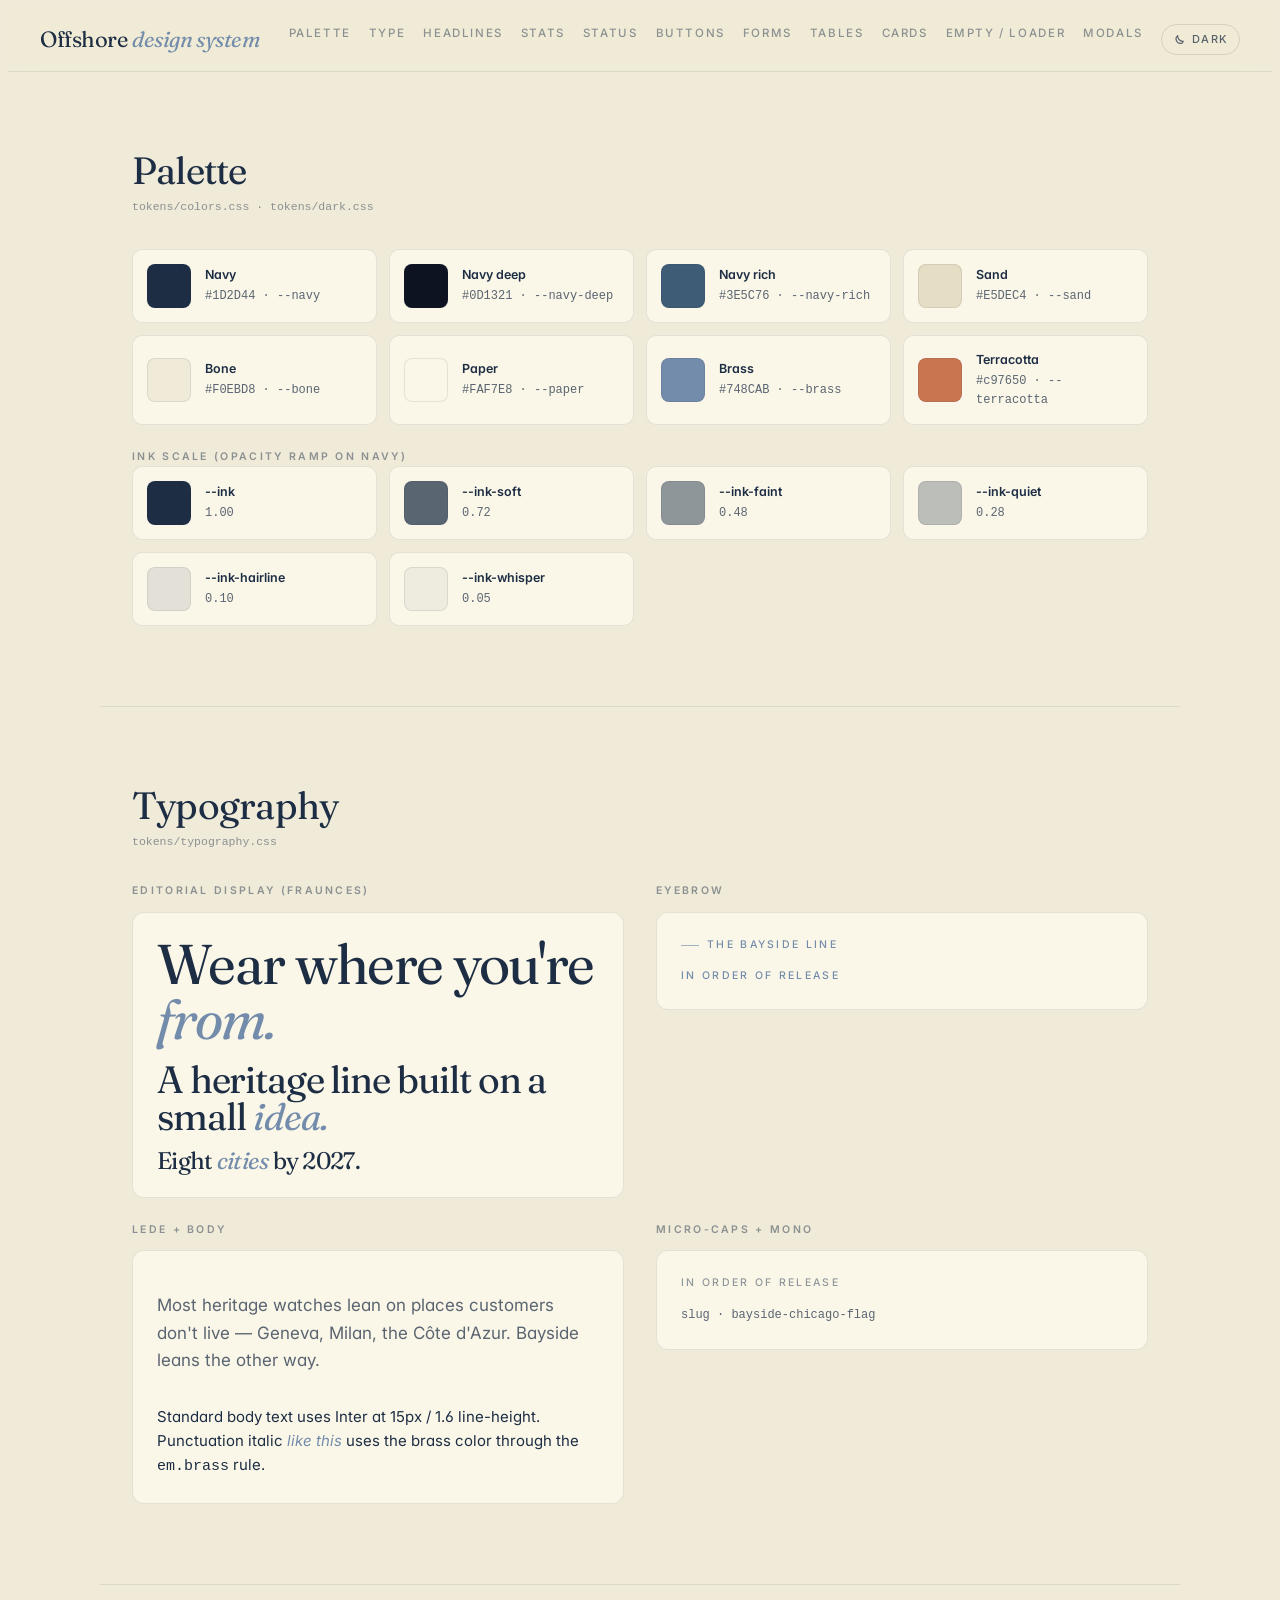
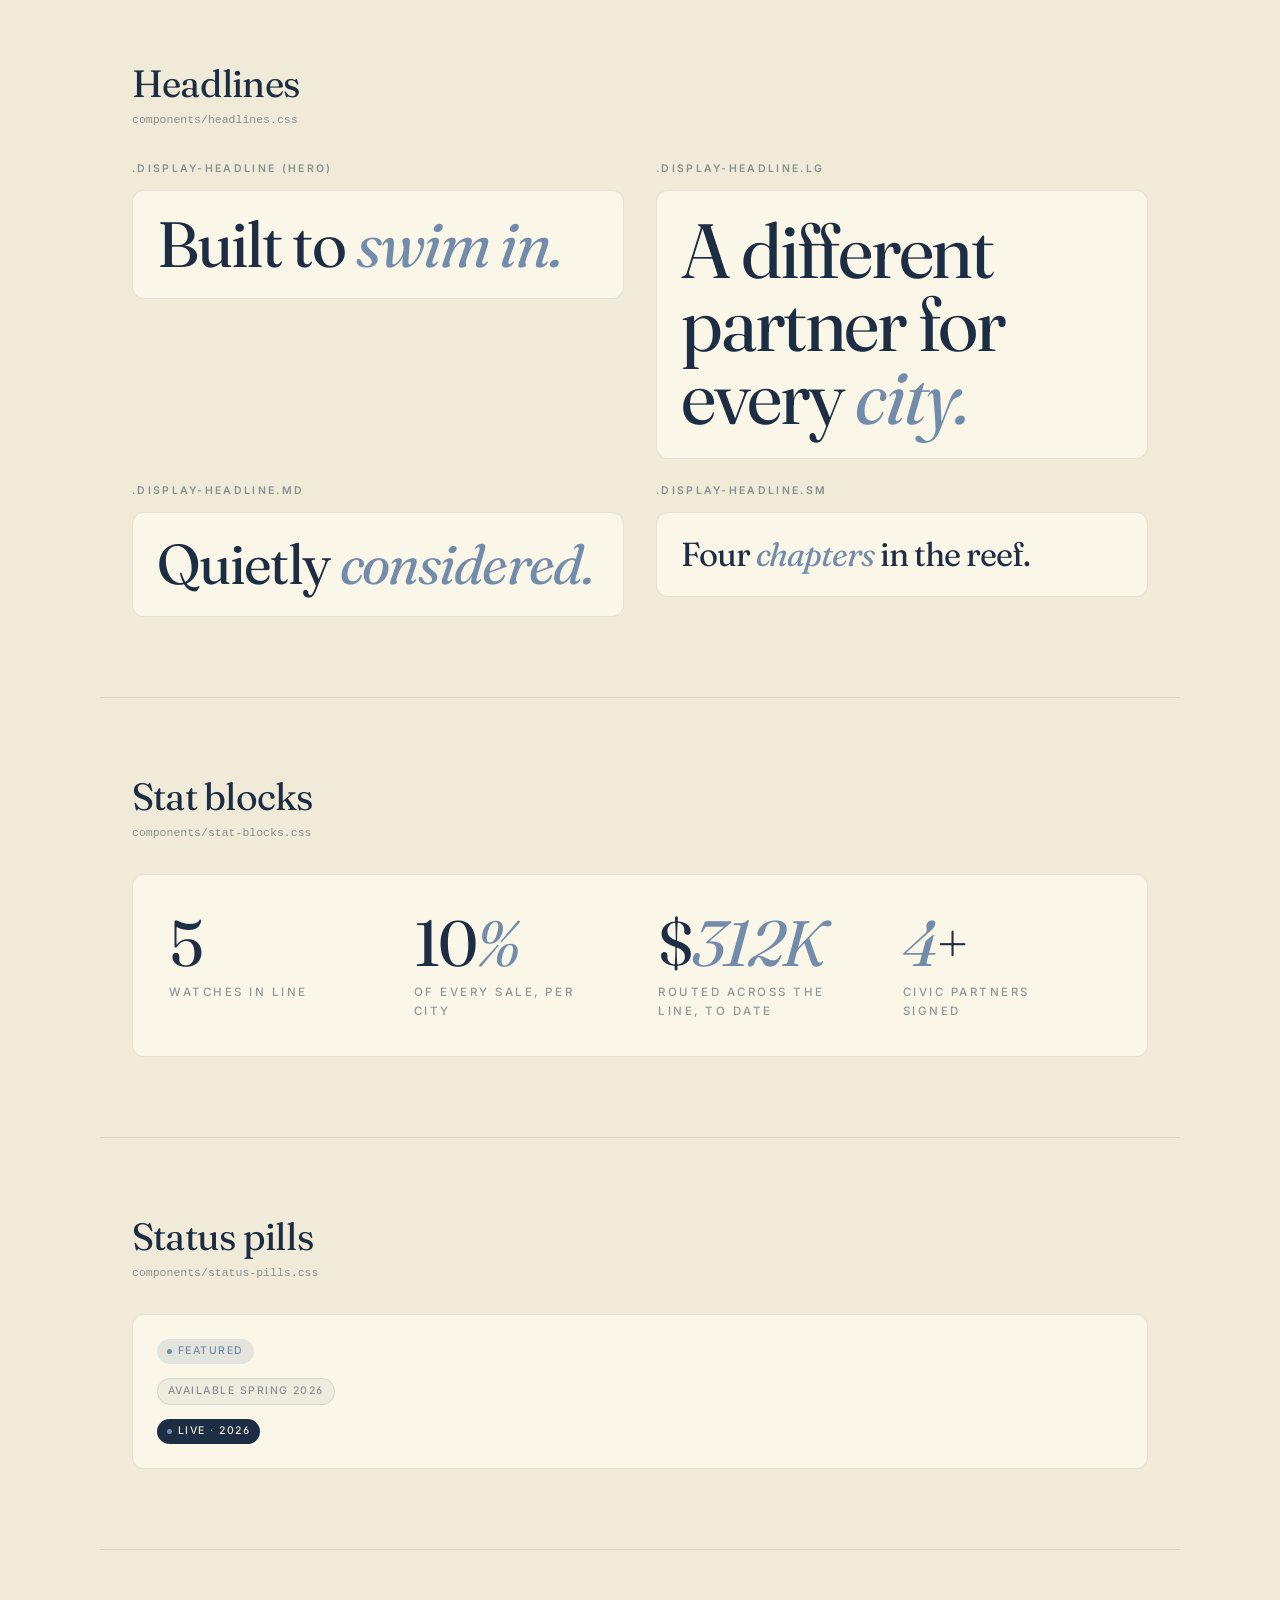
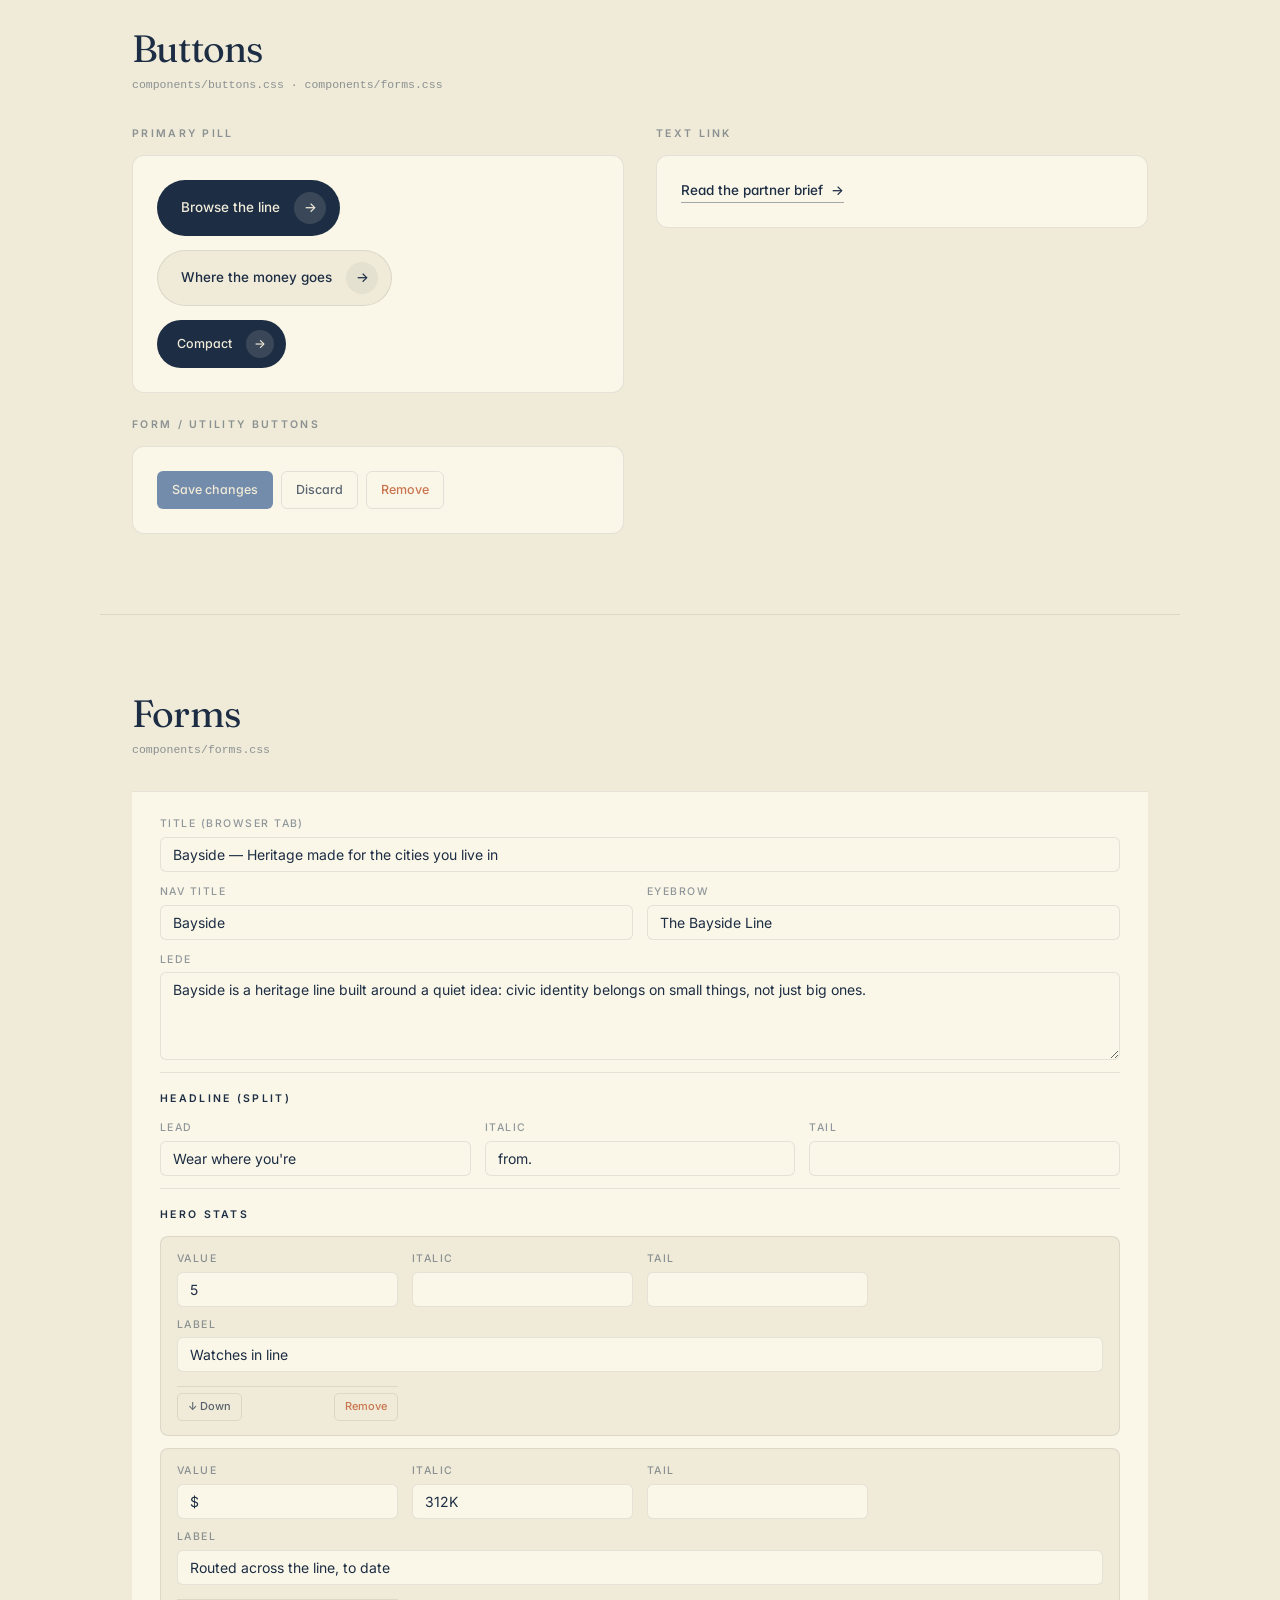
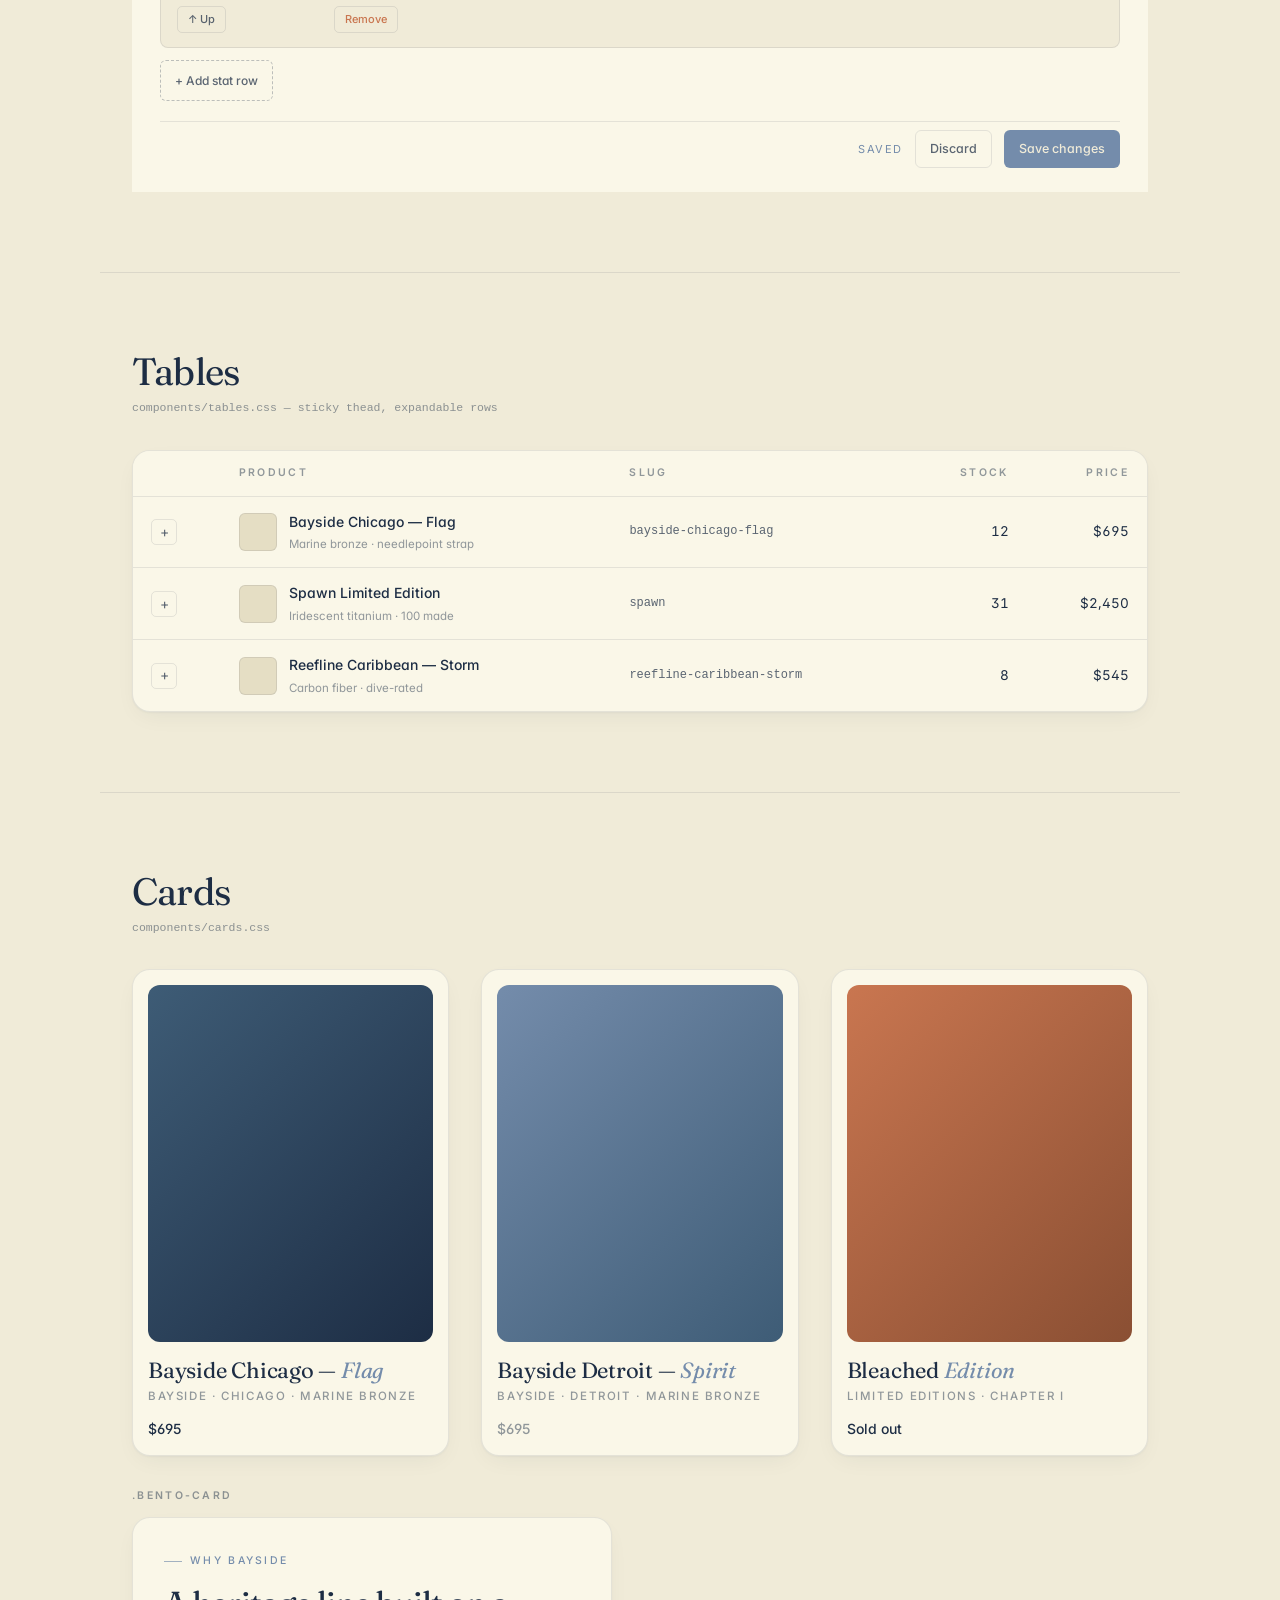
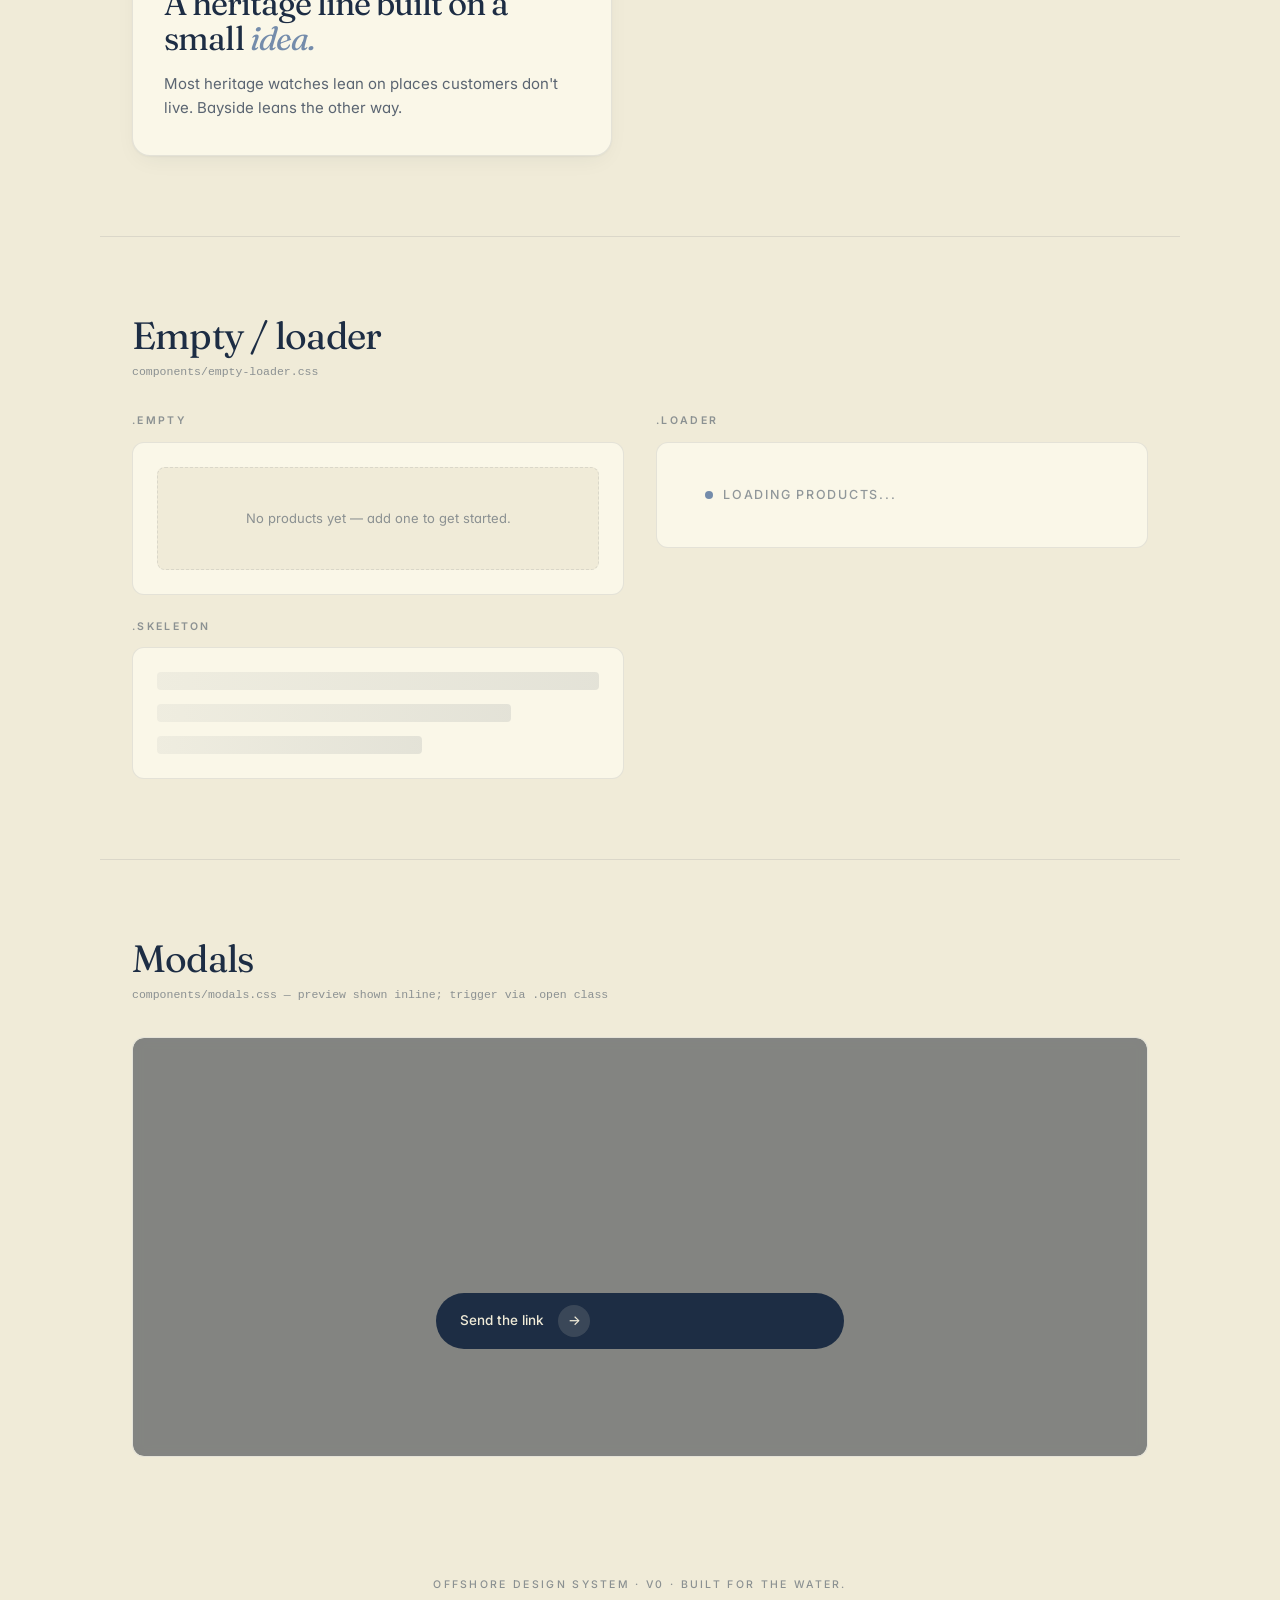
==== preview/index.html @ b243be9e "chore: initial commit — Offshore Design System v0 Tokens (colors / dark / typography / spacing), 10 " ====
<!DOCTYPE html>
<html lang="en">
<head>
<meta charset="UTF-8">
<meta name="viewport" content="width=device-width, initial-scale=1.0">
<meta name="theme-color" content="#1D2D44">
<title>Offshore Design System — Preview</title>

<!-- Theme toggle (sets data-theme before paint) -->
<script src="../js/theme.js"></script>

<!-- Fonts -->
<link rel="preconnect" href="https://fonts.googleapis.com">
<link rel="preconnect" href="https://fonts.gstatic.com" crossorigin>
<link href="https://fonts.googleapis.com/css2?family=Fraunces:ital,opsz,wght@0,9..144,300;0,9..144,400;0,9..144,500;0,9..144,600;1,9..144,300;1,9..144,400&family=Inter:wght@300;400;500;600&display=swap" rel="stylesheet">

<!-- Tokens -->
<link rel="stylesheet" href="../tokens/colors.css">
<link rel="stylesheet" href="../tokens/typography.css">
<link rel="stylesheet" href="../tokens/spacing.css">

<!-- Components -->
<link rel="stylesheet" href="../components/buttons.css">
<link rel="stylesheet" href="../components/forms.css">
<link rel="stylesheet" href="../components/tables.css">
<link rel="stylesheet" href="../components/cards.css">
<link rel="stylesheet" href="../components/headlines.css">
<link rel="stylesheet" href="../components/status-pills.css">
<link rel="stylesheet" href="../components/stat-blocks.css">
<link rel="stylesheet" href="../components/modals.css">
<link rel="stylesheet" href="../components/empty-loader.css">
<link rel="stylesheet" href="../components/nav.css">

<style>
  /* Preview-page-only chrome — not part of the design system */
  body { background: var(--bone); color: var(--ink); }

  .preview-header {
    position: sticky;
    top: 0;
    z-index: 50;
    background: rgba(240, 235, 216, 0.85);
    -webkit-backdrop-filter: saturate(140%) blur(16px);
    backdrop-filter: saturate(140%) blur(16px);
    border-bottom: 1px solid var(--ink-hairline);
    padding: 14px 32px;
    display: flex;
    align-items: center;
    justify-content: space-between;
    gap: 24px;
  }
  .preview-brand {
    font-family: var(--serif);
    font-size: 22px;
    font-weight: 400;
    letter-spacing: -0.02em;
    color: var(--navy);
  }
  .preview-brand em {
    font-style: italic;
    color: var(--brass);
  }
  .preview-toc {
    display: flex;
    gap: 18px;
    list-style: none;
    margin: 0; padding: 0;
    font-family: var(--sans);
    font-size: 11.5px;
    font-weight: 500;
    text-transform: uppercase;
    letter-spacing: var(--caps-tight);
  }
  .preview-toc a {
    color: var(--ink-faint);
    transition: color 160ms var(--ease-button);
  }
  .preview-toc a:hover { color: var(--ink); }

  .section-block {
    max-width: 1080px;
    margin: 0 auto;
    padding: 80px 32px;
    border-bottom: 1px solid var(--ink-hairline);
  }
  .section-block:last-of-type { border-bottom: none; }

  .section-block h2 {
    font-family: var(--serif);
    font-weight: 400;
    font-size: 38px;
    letter-spacing: -0.02em;
    line-height: 1;
    margin: 0 0 8px;
    color: var(--navy);
  }
  .section-block h2 em { font-style: italic; color: var(--brass); }
  .section-block .section-meta {
    font-family: var(--mono);
    font-size: 11.5px;
    color: var(--ink-faint);
    margin-bottom: 32px;
  }

  .demo-grid {
    display: grid;
    grid-template-columns: repeat(auto-fit, minmax(320px, 1fr));
    gap: 24px 32px;
  }
  .demo {
    display: flex;
    flex-direction: column;
    gap: 12px;
  }
  .demo-label {
    font-family: var(--sans);
    font-size: 10.5px;
    font-weight: 600;
    text-transform: uppercase;
    letter-spacing: var(--caps-track);
    color: var(--ink-faint);
  }
  .demo-stage {
    padding: 24px;
    background: var(--paper);
    border-radius: 12px;
    border: 1px solid var(--ink-hairline);
    display: flex;
    flex-direction: column;
    gap: 14px;
    align-items: flex-start;
  }
  .demo-stage.center { align-items: center; justify-content: center; }
  .demo-stage.dark   { background: var(--navy-deep); color: var(--bone); }

  /* Color swatch */
  .swatch {
    display: flex;
    align-items: center;
    gap: 14px;
    padding: 14px;
    background: var(--paper);
    border: 1px solid var(--ink-hairline);
    border-radius: 10px;
  }
  .swatch-chip {
    width: 44px; height: 44px;
    border-radius: 8px;
    flex-shrink: 0;
    border: 1px solid var(--ink-hairline);
  }
  .swatch-meta {
    display: flex; flex-direction: column; gap: 2px;
    font-family: var(--mono);
    font-size: 12px;
    color: var(--ink-soft);
  }
  .swatch-meta strong {
    font-family: var(--sans);
    font-size: 12.5px;
    font-weight: 600;
    color: var(--ink);
    text-transform: none;
    letter-spacing: 0;
  }

  .palette-grid {
    display: grid;
    grid-template-columns: repeat(auto-fit, minmax(220px, 1fr));
    gap: 12px;
  }
</style>
</head>
<body>

<header class="preview-header">
  <div class="preview-brand">Offshore <em>design system</em></div>
  <ul class="preview-toc" data-theme-toggle-target>
    <li><a href="#palette">Palette</a></li>
    <li><a href="#typography">Type</a></li>
    <li><a href="#headlines">Headlines</a></li>
    <li><a href="#stats">Stats</a></li>
    <li><a href="#status">Status</a></li>
    <li><a href="#buttons">Buttons</a></li>
    <li><a href="#forms">Forms</a></li>
    <li><a href="#tables">Tables</a></li>
    <li><a href="#cards">Cards</a></li>
    <li><a href="#empty">Empty / loader</a></li>
    <li><a href="#modals">Modals</a></li>
  </ul>
</header>

<!-- ============================================================== -->
<section class="section-block" id="palette">
  <h2>Palette</h2>
  <div class="section-meta">tokens/colors.css · tokens/dark.css</div>

  <div class="palette-grid" style="margin-bottom: 24px;">
    <div class="swatch"><div class="swatch-chip" style="background:#1D2D44;"></div><div class="swatch-meta"><strong>Navy</strong>#1D2D44 · --navy</div></div>
    <div class="swatch"><div class="swatch-chip" style="background:#0D1321;"></div><div class="swatch-meta"><strong>Navy deep</strong>#0D1321 · --navy-deep</div></div>
    <div class="swatch"><div class="swatch-chip" style="background:#3E5C76;"></div><div class="swatch-meta"><strong>Navy rich</strong>#3E5C76 · --navy-rich</div></div>
    <div class="swatch"><div class="swatch-chip" style="background:#E5DEC4;"></div><div class="swatch-meta"><strong>Sand</strong>#E5DEC4 · --sand</div></div>
    <div class="swatch"><div class="swatch-chip" style="background:#F0EBD8;"></div><div class="swatch-meta"><strong>Bone</strong>#F0EBD8 · --bone</div></div>
    <div class="swatch"><div class="swatch-chip" style="background:#FAF7E8;"></div><div class="swatch-meta"><strong>Paper</strong>#FAF7E8 · --paper</div></div>
    <div class="swatch"><div class="swatch-chip" style="background:#748CAB;"></div><div class="swatch-meta"><strong>Brass</strong>#748CAB · --brass</div></div>
    <div class="swatch"><div class="swatch-chip" style="background:#c97650;"></div><div class="swatch-meta"><strong>Terracotta</strong>#c97650 · --terracotta</div></div>
  </div>

  <div class="demo-label">Ink scale (opacity ramp on navy)</div>
  <div class="palette-grid">
    <div class="swatch"><div class="swatch-chip" style="background:rgba(29,45,68,1);"></div><div class="swatch-meta"><strong>--ink</strong>1.00</div></div>
    <div class="swatch"><div class="swatch-chip" style="background:rgba(29,45,68,0.72);"></div><div class="swatch-meta"><strong>--ink-soft</strong>0.72</div></div>
    <div class="swatch"><div class="swatch-chip" style="background:rgba(29,45,68,0.48);"></div><div class="swatch-meta"><strong>--ink-faint</strong>0.48</div></div>
    <div class="swatch"><div class="swatch-chip" style="background:rgba(29,45,68,0.28);"></div><div class="swatch-meta"><strong>--ink-quiet</strong>0.28</div></div>
    <div class="swatch"><div class="swatch-chip" style="background:rgba(29,45,68,0.10);"></div><div class="swatch-meta"><strong>--ink-hairline</strong>0.10</div></div>
    <div class="swatch"><div class="swatch-chip" style="background:rgba(29,45,68,0.05);"></div><div class="swatch-meta"><strong>--ink-whisper</strong>0.05</div></div>
  </div>
</section>

<!-- ============================================================== -->
<section class="section-block" id="typography">
  <h2>Typography</h2>
  <div class="section-meta">tokens/typography.css</div>

  <div class="demo-grid">
    <div class="demo">
      <div class="demo-label">Editorial display (Fraunces)</div>
      <div class="demo-stage">
        <div class="display-serif" style="font-size: 56px;">Wear where you're <em class="brass">from.</em></div>
        <div class="display-serif" style="font-size: 38px;">A heritage line built on a small <em class="brass">idea.</em></div>
        <div class="display-serif" style="font-size: 24px;">Eight <em class="brass">cities</em> by 2027.</div>
      </div>
    </div>

    <div class="demo">
      <div class="demo-label">Eyebrow</div>
      <div class="demo-stage">
        <div class="eyebrow">The Bayside Line</div>
        <div class="eyebrow no-rule">In order of release</div>
      </div>
    </div>

    <div class="demo">
      <div class="demo-label">Lede + body</div>
      <div class="demo-stage">
        <p class="lede">Most heritage watches lean on places customers don't live — Geneva, Milan, the Côte d'Azur. Bayside leans the other way.</p>
        <p style="margin: 0; max-width: 50ch;">Standard body text uses Inter at 15px / 1.6 line-height. Punctuation italic <em class="brass">like this</em> uses the brass color through the <code>em.brass</code> rule.</p>
      </div>
    </div>

    <div class="demo">
      <div class="demo-label">Micro-caps + mono</div>
      <div class="demo-stage">
        <div class="micro-caps">In order of release</div>
        <div class="mono">slug · bayside-chicago-flag</div>
      </div>
    </div>
  </div>
</section>

<!-- ============================================================== -->
<section class="section-block" id="headlines">
  <h2>Headlines</h2>
  <div class="section-meta">components/headlines.css</div>

  <div class="demo-grid">
    <div class="demo">
      <div class="demo-label">.display-headline (hero)</div>
      <div class="demo-stage">
        <div class="display-headline" style="font-size: 64px;">Built to <em>swim in.</em></div>
      </div>
    </div>
    <div class="demo">
      <div class="demo-label">.display-headline.lg</div>
      <div class="demo-stage">
        <div class="display-headline lg">A different partner for every <em>city.</em></div>
      </div>
    </div>
    <div class="demo">
      <div class="demo-label">.display-headline.md</div>
      <div class="demo-stage">
        <div class="display-headline md">Quietly <em>considered.</em></div>
      </div>
    </div>
    <div class="demo">
      <div class="demo-label">.display-headline.sm</div>
      <div class="demo-stage">
        <div class="display-headline sm">Four <em>chapters</em> in the reef.</div>
      </div>
    </div>
  </div>
</section>

<!-- ============================================================== -->
<section class="section-block" id="stats">
  <h2>Stat blocks</h2>
  <div class="section-meta">components/stat-blocks.css</div>

  <div class="demo-stage" style="padding: 36px;">
    <div class="stats-grid" style="width: 100%;">
      <div class="stat">
        <div class="stat-value">5</div>
        <div class="stat-label">Watches in line</div>
      </div>
      <div class="stat">
        <div class="stat-value">10<em>%</em></div>
        <div class="stat-label">Of every sale, per city</div>
      </div>
      <div class="stat">
        <div class="stat-value">$<em>312K</em></div>
        <div class="stat-label">Routed across the line, to date</div>
      </div>
      <div class="stat">
        <div class="stat-value"><em>4</em>+</div>
        <div class="stat-label">Civic partners signed</div>
      </div>
    </div>
  </div>
</section>

<!-- ============================================================== -->
<section class="section-block" id="status">
  <h2>Status pills</h2>
  <div class="section-meta">components/status-pills.css</div>

  <div class="demo-stage">
    <span class="status featured">Featured</span>
    <span class="status upcoming">Available Spring 2026</span>
    <span class="status live">Live · 2026</span>
  </div>
</section>

<!-- ============================================================== -->
<section class="section-block" id="buttons">
  <h2>Buttons</h2>
  <div class="section-meta">components/buttons.css · components/forms.css</div>

  <div class="demo-grid">
    <div class="demo">
      <div class="demo-label">Primary pill</div>
      <div class="demo-stage">
        <button class="btn">Browse the line <span class="btn-icon">→</span></button>
        <button class="btn alt">Where the money goes <span class="btn-icon">→</span></button>
        <button class="btn compact">Compact <span class="btn-icon">→</span></button>
      </div>
    </div>

    <div class="demo">
      <div class="demo-label">Text link</div>
      <div class="demo-stage">
        <a class="text-link" href="#">Read the partner brief <span class="arrow">→</span></a>
      </div>
    </div>

    <div class="demo">
      <div class="demo-label">Form / utility buttons</div>
      <div class="demo-stage">
        <div style="display:flex; gap:8px; flex-wrap:wrap;">
          <button class="btn brass">Save changes</button>
          <button class="btn ghost">Discard</button>
          <button class="btn danger">Remove</button>
        </div>
      </div>
    </div>
  </div>
</section>

<!-- ============================================================== -->
<section class="section-block" id="forms">
  <h2>Forms</h2>
  <div class="section-meta">components/forms.css</div>

  <form class="edit-form" onsubmit="event.preventDefault();">
    <label class="full">Title (browser tab)
      <input type="text" value="Bayside — Heritage made for the cities you live in">
    </label>
    <label>Nav title
      <input type="text" value="Bayside">
    </label>
    <label>Eyebrow
      <input type="text" value="The Bayside Line">
    </label>
    <label class="full">Lede
      <textarea>Bayside is a heritage line built around a quiet idea: civic identity belongs on small things, not just big ones.</textarea>
    </label>

    <div class="group">
      <div class="group-label">Headline (split)</div>
      <div class="row">
        <label>Lead<input type="text" value="Wear where you're"></label>
        <label>Italic<input type="text" value="from."></label>
        <label>Tail<input type="text" value=""></label>
      </div>
    </div>

    <div class="group">
      <div class="group-label">Hero stats</div>
      <div class="specs-list">
        <div class="variant-row">
          <div class="variant-row-fields">
            <label>Value<input type="text" value="5"></label>
            <label>Italic<input type="text" value=""></label>
            <label>Tail<input type="text" value=""></label>
            <label class="full">Label<input type="text" value="Watches in line"></label>
            <div class="variant-row-actions">
              <div class="move-row">
                <button type="button">↓ Down</button>
              </div>
              <button type="button" class="danger">Remove</button>
            </div>
          </div>
        </div>
        <div class="variant-row">
          <div class="variant-row-fields">
            <label>Value<input type="text" value="$"></label>
            <label>Italic<input type="text" value="312K"></label>
            <label>Tail<input type="text" value=""></label>
            <label class="full">Label<input type="text" value="Routed across the line, to date"></label>
            <div class="variant-row-actions">
              <div class="move-row">
                <button type="button">↑ Up</button>
              </div>
              <button type="button" class="danger">Remove</button>
            </div>
          </div>
        </div>
      </div>
      <div style="margin-top: 12px;">
        <button type="button" class="variant-add-btn">+ Add stat row</button>
      </div>
    </div>

    <div class="edit-actions">
      <span class="edit-saved show">saved</span>
      <button type="button" class="btn ghost">Discard</button>
      <button type="submit" class="btn brass">Save changes</button>
    </div>
  </form>
</section>

<!-- ============================================================== -->
<section class="section-block" id="tables">
  <h2>Tables</h2>
  <div class="section-meta">components/tables.css — sticky thead, expandable rows</div>

  <div class="panel">
    <table>
      <thead>
        <tr>
          <th></th>
          <th>Product</th>
          <th>Slug</th>
          <th class="num">Stock</th>
          <th class="num">Price</th>
        </tr>
      </thead>
      <tbody>
        <tr class="product-row">
          <td><button class="row-toggle">+</button></td>
          <td>
            <div class="product-summary">
              <span class="product-thumb"></span>
              <div>
                <div class="product-name">Bayside Chicago — Flag</div>
                <div class="product-meta">Marine bronze · needlepoint strap</div>
              </div>
            </div>
          </td>
          <td class="mono">bayside-chicago-flag</td>
          <td class="num">12</td>
          <td class="num">$695</td>
        </tr>
        <tr class="product-row">
          <td><button class="row-toggle">+</button></td>
          <td>
            <div class="product-summary">
              <span class="product-thumb"></span>
              <div>
                <div class="product-name">Spawn Limited Edition</div>
                <div class="product-meta">Iridescent titanium · 100 made</div>
              </div>
            </div>
          </td>
          <td class="mono">spawn</td>
          <td class="num">31</td>
          <td class="num">$2,450</td>
        </tr>
        <tr class="product-row">
          <td><button class="row-toggle">+</button></td>
          <td>
            <div class="product-summary">
              <span class="product-thumb"></span>
              <div>
                <div class="product-name">Reefline Caribbean — Storm</div>
                <div class="product-meta">Carbon fiber · dive-rated</div>
              </div>
            </div>
          </td>
          <td class="mono">reefline-caribbean-storm</td>
          <td class="num">8</td>
          <td class="num">$545</td>
        </tr>
      </tbody>
    </table>
  </div>
</section>

<!-- ============================================================== -->
<section class="section-block" id="cards">
  <h2>Cards</h2>
  <div class="section-meta">components/cards.css</div>

  <div class="demo-grid" style="grid-template-columns: repeat(auto-fit, minmax(260px, 1fr));">
    <div class="card">
      <div class="card-image" style="background: linear-gradient(135deg, #3E5C76, #1D2D44);"></div>
      <h3 class="card-name">Bayside Chicago — <em>Flag</em></h3>
      <div class="card-meta">Bayside · Chicago · Marine bronze</div>
      <div class="card-price">$695</div>
    </div>
    <div class="card">
      <div class="card-image dimmed" style="background: linear-gradient(135deg, #748CAB, #3E5C76);"></div>
      <h3 class="card-name">Bayside Detroit — <em>Spirit</em></h3>
      <div class="card-meta">Bayside · Detroit · Marine bronze</div>
      <div class="card-price dimmed">$695</div>
    </div>
    <div class="card">
      <div class="card-image" style="background: linear-gradient(135deg, #c97650, #8a4f33);"></div>
      <h3 class="card-name">Bleached <em>Edition</em></h3>
      <div class="card-meta">Limited Editions · Chapter I</div>
      <div class="card-price">Sold out</div>
    </div>
  </div>

  <div style="margin-top: 32px;">
    <div class="demo-label" style="margin-bottom: 12px;">.bento-card</div>
    <div class="bento-card" style="max-width: 480px;">
      <div class="eyebrow">Why Bayside</div>
      <div class="display-headline sm">A heritage line built on a small <em>idea.</em></div>
      <p style="margin: 0; color: var(--ink-soft);">Most heritage watches lean on places customers don't live. Bayside leans the other way.</p>
    </div>
  </div>
</section>

<!-- ============================================================== -->
<section class="section-block" id="empty">
  <h2>Empty / loader</h2>
  <div class="section-meta">components/empty-loader.css</div>

  <div class="demo-grid">
    <div class="demo">
      <div class="demo-label">.empty</div>
      <div class="demo-stage">
        <div class="empty" style="width: 100%;">No products yet — add one to get started.</div>
      </div>
    </div>
    <div class="demo">
      <div class="demo-label">.loader</div>
      <div class="demo-stage">
        <div class="loader"><span class="loader-dot"></span> Loading products...</div>
      </div>
    </div>
    <div class="demo">
      <div class="demo-label">.skeleton</div>
      <div class="demo-stage">
        <div class="skeleton" style="width: 100%; height: 18px; border-radius: 4px;"></div>
        <div class="skeleton" style="width: 80%; height: 18px; border-radius: 4px;"></div>
        <div class="skeleton" style="width: 60%; height: 18px; border-radius: 4px;"></div>
      </div>
    </div>
  </div>
</section>

<!-- ============================================================== -->
<section class="section-block" id="modals">
  <h2>Modals</h2>
  <div class="section-meta">components/modals.css — preview shown inline; trigger via .open class</div>

  <div style="position: relative; height: 420px; border-radius: 12px; overflow: hidden; border: 1px solid var(--ink-hairline); background: var(--paper);">
    <div class="modal-scrim open" style="position: absolute;">
      <div class="modal" style="transform: translateY(0); opacity: 1;">
        <button class="modal-close" aria-label="Close">×</button>
        <h2 class="modal-title">Sign <em>in.</em></h2>
        <p class="modal-body">We'll email you a magic link. No password to remember.</p>
        <form class="modal-form" onsubmit="event.preventDefault();">
          <input type="email" placeholder="you@offshore.co">
          <button type="submit" class="btn">Send the link <span class="btn-icon">→</span></button>
        </form>
      </div>
    </div>
  </div>
</section>

<footer class="section-block" style="padding: 40px 32px; border-bottom: none;">
  <div class="micro-caps" style="text-align: center;">Offshore Design System · v0 · Built for the water.</div>
</footer>

</body>
</html>
---- tokens/colors.css ----
/* =============================================================================
   Offshore Design System — Color Tokens (Deep Sea palette)
   -----------------------------------------------------------------------------
   Six surface colors + one accent + one warm.

   The palette is built around a hierarchy of warm cream surfaces against deep
   navy ink. Brass (a desaturated light blue) is the only accent — used for
   italic punctuation, eyebrows, and small details. Terracotta is a warm
   second accent used sparingly for cause-aligned moments.

   --bone is the primary background. --paper is a slightly warmer secondary
   surface for cards and lifted regions. --sand is a warmer still tertiary
   for sections that need to step away from --bone without going dark.

   --navy is primary ink. --navy-deep is reserved for the darkest surfaces
   (dark mode also keeps it at the same hex — its character is "deep" in
   both modes). --navy-rich is intermediate ink, used for hovers / selected
   states / compact UI on light surfaces.

   The ink scale (--ink, --ink-soft, --ink-faint, --ink-quiet, --ink-hairline,
   --ink-whisper) gives a fixed-stop ramp of opacity-on-navy values. Always
   prefer one of these over hardcoding rgba(29,45,68,...).

   Dark-mode flips (in tokens/dark.css):
     --bone → dark navy   (background inverts)
     --navy → cream       (ink inverts)
     --navy-deep stays    (deep sections keep their character)
     --brass / --terracotta unchanged (work on both)
============================================================================= */

:root {
  /* CORE PALETTE */
  --navy:        #1D2D44;
  --navy-deep:   #0D1321;
  --navy-rich:   #3E5C76;

  --sand:        #E5DEC4;
  --bone:        #F0EBD8;
  --paper:       #FAF7E8;

  --brass:       #748CAB;
  --brass-soft:  rgba(116, 140, 171, 0.18);

  --terracotta:  #c97650;

  /* INK SCALE — opacity ramp on navy */
  --ink:           var(--navy);
  --ink-soft:      rgba(29, 45, 68, 0.72);
  --ink-faint:     rgba(29, 45, 68, 0.48);
  --ink-quiet:     rgba(29, 45, 68, 0.28);
  --ink-hairline:  rgba(29, 45, 68, 0.10);
  --ink-whisper:   rgba(29, 45, 68, 0.05);

  /* INVERSE INK SCALE — opacity ramp on bone, used on dark surfaces */
  --bone-soft:      rgba(240, 235, 216, 0.78);
  --bone-faint:     rgba(240, 235, 216, 0.55);
  --bone-hairline:  rgba(240, 235, 216, 0.14);

  /* SHADOWS — soft, ambient, never harsh; use sparingly */
  --shadow-card:        0 1px 2px rgba(29, 45, 68, 0.04),
                        0 8px 24px -8px rgba(29, 45, 68, 0.08);
  --shadow-card-hover:  0 1px 2px rgba(29, 45, 68, 0.06),
                        0 24px 48px -16px rgba(29, 45, 68, 0.16);
  --shadow-float:       0 1px 1px rgba(29, 45, 68, 0.04),
                        0 12px 32px -8px rgba(29, 45, 68, 0.12);
}
---- tokens/typography.css ----
/* =============================================================================
   Offshore Design System — Typography Tokens
   -----------------------------------------------------------------------------
   Two families do all the work:

     --serif (Fraunces) — editorial display. Headlines, statement quotes,
       single italic words used as punctuation. Weight 300 for the largest
       hero displays; 400 for everything else. Italic 400 in --brass is the
       brand's signature design move (see VOICE.md).

     --sans (Inter) — everything functional. Body, eyebrows, labels, button
       text, micro-caps, table cells. Weights 400/500/600.

     --mono (Geist Mono / system fallback) — code, slugs, IDs, technical
       readouts. Use sparingly.

   Font loading: link Fraunces and Inter from Google Fonts in <head>:

     <link rel="preconnect" href="https://fonts.googleapis.com">
     <link rel="preconnect" href="https://fonts.gstatic.com" crossorigin>
     <link rel="stylesheet" href="
       https://fonts.googleapis.com/css2?
       family=Fraunces:ital,opsz,wght@0,9..144,300;0,9..144,400;0,9..144,500;
                                       0,9..144,600;1,9..144,300;1,9..144,400&
       family=Inter:wght@300;400;500;600&
       display=swap">

   (URL line-broken here for reading — must be one line in the actual link.)
============================================================================= */

:root {
  /* FAMILIES */
  --serif: 'Fraunces', 'Iowan Old Style', Georgia, serif;
  --sans:  'Inter', -apple-system, BlinkMacSystemFont, 'Segoe UI', sans-serif;
  --mono:  'Geist Mono', ui-monospace, 'SF Mono', 'Menlo', 'Consolas', monospace;

  /* TRACKING — letter-spacing values used across the system */
  --display-track:  -0.03em;   /* large display serif (negative tracking) */
  --caps-track:     0.22em;    /* uppercase eyebrows + microcaps */
  --caps-tight:     0.14em;    /* uppercase nav + small UI */
}

/* ----- Base body ---------------------------------------------------------- */

body {
  font-family: var(--sans);
  font-size: 15px;
  line-height: 1.6;
  font-weight: 400;
  -webkit-font-smoothing: antialiased;
  -moz-osx-font-smoothing: grayscale;
  text-rendering: optimizeLegibility;
  font-feature-settings: 'ss01', 'cv11';
}

/* ----- Editorial display class — apply to large headlines ----------------- */

.display-serif {
  font-family: var(--serif);
  font-weight: 400;
  letter-spacing: var(--display-track);
  line-height: 0.98;
  font-feature-settings: 'ss01', 'ss02';
}

/* ----- THE SIGNATURE — italic-brass punctuation -------------------------- */
/* Use <em class="brass">word</em> anywhere brass italic is wanted.
   This is the brand's main visual signature. See VOICE.md for usage rules. */

em.brass {
  font-style: italic;
  font-weight: 400;
  color: var(--brass);
}

/* ----- Eyebrow — small caps brass text with a leading rule --------------- */

.eyebrow {
  display: inline-flex;
  align-items: center;
  gap: 8px;
  font-family: var(--sans);
  font-size: 10.5px;
  font-weight: 500;
  text-transform: uppercase;
  letter-spacing: var(--caps-track);
  color: var(--brass);
}
.eyebrow::before {
  content: '';
  width: 18px;
  height: 1px;
  background: currentColor;
  opacity: 0.65;
}
.eyebrow.no-rule::before { display: none; }
.eyebrow.on-dark { color: var(--brass); }

/* ----- Lede — large soft body paragraph used after a headline ------------ */

.lede {
  font-size: 17px;
  line-height: 1.6;
  color: var(--ink-soft);
  max-width: 52ch;
  font-weight: 400;
}

/* ----- Micro-caps — tiny uppercase label, used for meta + counts --------- */

.micro-caps {
  font-family: var(--sans);
  font-size: 10.5px;
  font-weight: 500;
  text-transform: uppercase;
  letter-spacing: var(--caps-track);
  color: var(--ink-faint);
}

/* ----- Mono — slugs, IDs, technical readouts ----------------------------- */

.mono {
  font-family: var(--mono);
  font-size: 12px;
  letter-spacing: 0;
  color: var(--ink-soft);
}
---- tokens/spacing.css ----
/* =============================================================================
   Offshore Design System — Spacing, Radii, Easing
   -----------------------------------------------------------------------------
   Section padding is the primary rhythm device. Consider:

     .section          120px top/bottom padding    — the default
     .section.compact   80px top/bottom padding    — for shorter strips
     .section.tall     160px top/bottom padding    — for hero / impact

   Horizontal padding stays at 32px desktop / 24px tablet / 16px mobile so
   the page breathes consistently regardless of which section type it is.

   Section-inner caps width at 1240px and centers — keeps line lengths
   readable on wide screens.

   Radii: pill (999) for buttons + nav + tags. Card (18) for product cards
   and primary surfaces. Frame (24) for outer hero/image frames. Inner-radius
   variants subtract 6/8 to nest cleanly inside their outer.

   Easing: prefer the strong custom curves over the weak built-ins. The
   default for all UI is --ease-out-strong. Use --ease-button for color
   transitions on hovers, --ease-drawer for slide-out panels, and
   --ease-in-out-strong for major page transitions.
============================================================================= */

:root {
  /* RADII */
  --r-pill:         999px;
  --r-card:         18px;
  --r-card-inner:   calc(18px - 6px);
  --r-frame:        24px;
  --r-frame-inner:  calc(24px - 8px);

  /* CUSTOM EASING — all UI motion should use one of these */
  --ease-out-strong:    cubic-bezier(0.23, 1, 0.32, 1);
  --ease-in-out-strong: cubic-bezier(0.77, 0, 0.175, 1);
  --ease-drawer:        cubic-bezier(0.32, 0.72, 0, 1);
  --ease-button:        cubic-bezier(0.4, 0, 0.2, 1);
}

/* ----- Sections + container ---------------------------------------------- */

.section          { position: relative; padding: 120px 32px; }
.section.compact  { padding: 80px 32px; }
.section.tall     { padding: 160px 32px; }

@media (max-width: 720px) {
  .section          { padding: 80px 16px; }
  .section.compact  { padding: 56px 16px; }
  .section.tall     { padding: 120px 16px; }
}

.section-inner {
  max-width: 1240px;
  margin: 0 auto;
  position: relative;
}

/* ----- Tick rule — section divider with brass dot ------------------------ */

.tick-rule {
  display: flex;
  align-items: center;
  gap: 14px;
  color: var(--ink-faint);
  font-size: 10.5px;
  font-weight: 500;
  text-transform: uppercase;
  letter-spacing: var(--caps-track);
  margin-bottom: 32px;
}
.tick-rule .line {
  flex: 1;
  height: 1px;
  background: var(--ink-hairline);
}
.tick-rule .dot {
  width: 5px; height: 5px;
  background: var(--brass);
  border-radius: 50%;
}

/* ----- Reset basics — opt-in by including this file --------------------- */

* { box-sizing: border-box; }

*:focus-visible {
  outline: 2px solid var(--brass);
  outline-offset: 3px;
  border-radius: 4px;
}

html { scroll-behavior: smooth; }

img { max-width: 100%; display: block; }
a   { color: inherit; text-decoration: none; }
button { font: inherit; cursor: pointer; }
---- components/buttons.css ----
/* =============================================================================
   Component — Buttons
   -----------------------------------------------------------------------------
   Two primary variants:

     .btn              navy on bone (primary)
     .btn.alt          bone on navy hairline (secondary)

   Sizes:
     default           padding: 12px 14px 12px 24px / font-size: 13.5px
     .btn.compact      padding: 10px 12px 10px 20px / font-size: 12.5px

   The "button-in-button" pattern: a circular icon container sits inside the
   pill, with its own background tint. It gives the primary button a small
   architectural detail without adding visual weight. Use:

     <button class="btn">
       Browse the line
       <span class="btn-icon">→</span>
     </button>

   The icon container is optional. A plain pill works fine for utility actions.

   Admin / utility buttons used inside forms (.btn.brass, .btn.ghost,
   .btn.danger) are smaller and rectangular — see components/forms.css.
============================================================================= */

.btn {
  display: inline-flex;
  align-items: center;
  gap: 14px;
  padding: 12px 14px 12px 24px;
  border: none;
  background: var(--navy);
  color: var(--bone);
  font-family: var(--sans);
  font-size: 13.5px;
  font-weight: 500;
  letter-spacing: 0;
  border-radius: var(--r-pill);
  text-decoration: none;
  position: relative;
  isolation: isolate;
  transition: transform 220ms var(--ease-out-strong),
              background-color 220ms var(--ease-button);
  will-change: transform;
}
.btn:active { transform: scale(0.97); }

.btn .btn-icon {
  display: inline-flex;
  align-items: center;
  justify-content: center;
  width: 32px;
  height: 32px;
  border-radius: var(--r-pill);
  background: rgba(240, 235, 216, 0.14);
  color: var(--bone);
  flex-shrink: 0;
  transition: transform 320ms var(--ease-out-strong),
              background-color 220ms var(--ease-button);
}

@media (hover: hover) and (pointer: fine) {
  .btn:hover { background: var(--navy-deep); }
  .btn:hover .btn-icon {
    transform: translateX(2px) translateY(-1px);
    background: rgba(240, 235, 216, 0.22);
  }
}

/* Secondary — bone on hairline */
.btn.alt {
  background: var(--bone);
  color: var(--navy);
  box-shadow: inset 0 0 0 1px var(--ink-hairline);
}
.btn.alt .btn-icon {
  background: var(--ink-whisper);
  color: var(--navy);
}
@media (hover: hover) and (pointer: fine) {
  .btn.alt:hover {
    background: var(--paper);
    box-shadow: inset 0 0 0 1px var(--ink-quiet);
  }
  .btn.alt:hover .btn-icon { background: var(--ink-hairline); }
}

/* Compact — same shape, smaller */
.btn.compact { padding: 10px 12px 10px 20px; font-size: 12.5px; }
.btn.compact .btn-icon { width: 28px; height: 28px; }

/* ----- Text link with animated underline + arrow ------------------------- */

.text-link {
  display: inline-flex;
  align-items: baseline;
  gap: 8px;
  font-family: var(--sans);
  font-size: 13.5px;
  font-weight: 500;
  color: var(--ink);
  position: relative;
  padding-bottom: 2px;
  transition: color 200ms var(--ease-button);
}
.text-link::after {
  content: '';
  position: absolute;
  left: 0; right: 0; bottom: 0;
  height: 1px;
  background: currentColor;
  transform-origin: right;
  transform: scaleX(1);
  transition: transform 320ms var(--ease-out-strong);
  opacity: 0.4;
}
@media (hover: hover) and (pointer: fine) {
  .text-link:hover::after {
    transform-origin: left;
    transform: scaleX(1);
    opacity: 1;
  }
}
.text-link .arrow {
  display: inline-block;
  transition: transform 240ms var(--ease-out-strong);
}
@media (hover: hover) and (pointer: fine) {
  .text-link:hover .arrow { transform: translateX(3px); }
}
---- components/forms.css ----
/* =============================================================================
   Component — Forms (admin + content editing)
   -----------------------------------------------------------------------------
   The .edit-form pattern is used for any data-editing surface — admin tables,
   inline editors, configuration panels. It uses a 2-column grid by default
   with .full spanning both, and groups visually separated by .group with
   a small uppercase .group-label.

   Markup pattern:

     <form class="edit-form">
       <label class="full">Title
         <input type="text" name="title" value="...">
       </label>

       <label>Eyebrow
         <input type="text" name="eyebrow" value="...">
       </label>
       <label>Slug
         <input type="text" name="slug" value="...">
       </label>

       <div class="group">
         <div class="group-label">Headline (split)</div>
         <div class="row">
           <label>Lead <input type="text" ...></label>
           <label>Italic <input type="text" ...></label>
         </div>
       </div>

       <div class="edit-actions">
         <span class="edit-saved" data-saved>saved</span>
         <button type="button" class="btn ghost">Discard</button>
         <button type="submit" class="btn brass">Save changes</button>
       </div>
     </form>

   The .btn.brass and .btn.ghost variants are SMALLER, RECTANGULAR utility
   buttons sized to inline forms — distinct from the primary .btn pill in
   components/buttons.css. Both naming conventions live side by side because
   the contexts don't collide.
============================================================================= */

.edit-form {
  display: grid;
  grid-template-columns: 1fr 1fr;
  gap: 12px 14px;
  padding: 24px 28px;
  background: var(--paper);
  border-top: 1px solid var(--ink-hairline);
}
.edit-form label {
  display: flex;
  flex-direction: column;
  gap: 4px;
  font-size: 10.5px;
  font-weight: 500;
  text-transform: uppercase;
  letter-spacing: var(--caps-tight);
  color: var(--ink-faint);
}
.edit-form label.full { grid-column: 1 / -1; }

.edit-form input[type="text"],
.edit-form input[type="number"],
.edit-form input[type="email"],
.edit-form input[type="url"],
.edit-form input[type="search"],
.edit-form select,
.edit-form textarea {
  font-family: var(--sans);
  font-size: 14px;
  font-weight: 400;
  text-transform: none;
  letter-spacing: 0;
  padding: 8px 12px;
  border: 1px solid var(--ink-hairline);
  border-radius: 6px;
  background: var(--paper);
  color: var(--ink);
  transition: border-color 160ms var(--ease-button);
}
.edit-form textarea { min-height: 88px; resize: vertical; }
.edit-form input:focus,
.edit-form select:focus,
.edit-form textarea:focus {
  outline: none;
  border-color: var(--brass);
}

/* ----- Groups + rows ---------------------------------------------------- */

.edit-form .group {
  grid-column: 1 / -1;
  border-top: 1px solid var(--ink-hairline);
  padding-top: 18px;
}
.edit-form .group-label {
  font-family: var(--sans);
  font-size: 10.5px;
  font-weight: 600;
  text-transform: uppercase;
  letter-spacing: var(--caps-track);
  color: var(--ink);
  margin-bottom: 12px;
}
.edit-form .row {
  display: grid;
  grid-template-columns: repeat(auto-fit, minmax(180px, 1fr));
  gap: 12px 14px;
}
.edit-form .row label.full { grid-column: 1 / -1; }

/* ----- Action bar at the bottom of a form ------------------------------- */

.edit-actions {
  grid-column: 1 / -1;
  display: flex;
  align-items: center;
  justify-content: flex-end;
  gap: 12px;
  padding-top: 8px;
  border-top: 1px solid var(--ink-hairline);
  margin-top: 8px;
}
.edit-saved {
  font-size: 11px;
  text-transform: uppercase;
  letter-spacing: var(--caps-tight);
  color: var(--brass);
  opacity: 0;
  transition: opacity 200ms var(--ease-button);
}
.edit-saved.show { opacity: 1; }

/* ----- Utility buttons used inside forms (smaller, rectangular) -------- */

.edit-form .btn,
.btn.brass,
.btn.ghost,
.btn.danger {
  display: inline-flex;
  align-items: center;
  gap: 6px;
  padding: 8px 14px;
  border: 1px solid transparent;
  border-radius: 6px;
  font-family: var(--sans);
  font-size: 12.5px;
  font-weight: 500;
  text-transform: none;
  letter-spacing: 0;
  cursor: pointer;
  transition: background-color 160ms var(--ease-button),
              border-color 160ms var(--ease-button),
              color 160ms var(--ease-button);
}
.btn.brass {
  background: var(--brass);
  color: var(--bone);
}
.btn.brass:hover { background: var(--navy-rich); }

.btn.ghost {
  background: transparent;
  color: var(--ink-soft);
  border-color: var(--ink-hairline);
}
.btn.ghost:hover {
  color: var(--ink);
  border-color: var(--ink-quiet);
}

.btn.danger {
  background: transparent;
  color: var(--terracotta);
  border-color: var(--ink-hairline);
}
.btn.danger:hover {
  background: rgba(201, 118, 80, 0.08);
  border-color: var(--terracotta);
}

/* ----- Variant-row pattern — repeating sub-records inside a form ------- */
/* Used for arrays-of-objects: specs, stats, filters, chapter items, etc. */

.specs-list {
  display: flex;
  flex-direction: column;
  gap: 12px;
}
.variant-row {
  display: grid;
  grid-template-columns: 1fr;
  gap: 10px;
  padding: 14px 16px;
  background: var(--bone);
  border: 1px solid var(--ink-hairline);
  border-radius: 8px;
}
.variant-row-fields {
  display: grid;
  grid-template-columns: repeat(auto-fit, minmax(180px, 1fr));
  gap: 10px 14px;
}
.variant-row-fields label.full { grid-column: 1 / -1; }
.variant-row-actions {
  display: flex;
  align-items: center;
  justify-content: space-between;
  gap: 12px;
  padding-top: 6px;
  margin-top: 4px;
  border-top: 1px solid var(--ink-hairline);
}
.move-row {
  display: flex;
  gap: 6px;
}
.move-row button,
.variant-row-actions button {
  background: transparent;
  border: 1px solid var(--ink-hairline);
  border-radius: 5px;
  padding: 4px 10px;
  font-family: var(--sans);
  font-size: 11px;
  font-weight: 500;
  text-transform: none;
  letter-spacing: 0;
  color: var(--ink-soft);
  cursor: pointer;
  transition: border-color 160ms var(--ease-button), color 160ms var(--ease-button);
}
.move-row button:hover,
.variant-row-actions button:hover {
  color: var(--ink);
  border-color: var(--ink-quiet);
}
.variant-row-actions button.danger {
  color: var(--terracotta);
}
.variant-row-actions button.danger:hover {
  border-color: var(--terracotta);
}

.variant-add-btn {
  background: transparent;
  border: 1px dashed var(--ink-quiet);
  border-radius: 6px;
  padding: 10px 14px;
  font-family: var(--sans);
  font-size: 12px;
  font-weight: 500;
  color: var(--ink-soft);
  cursor: pointer;
  transition: color 160ms var(--ease-button), border-color 160ms var(--ease-button);
}
.variant-add-btn:hover {
  color: var(--brass);
  border-color: var(--brass);
}
---- components/tables.css ----
/* =============================================================================
   Component — Tables (admin / data display)
   -----------------------------------------------------------------------------
   The .panel pattern: a card-like container around a data table. Sticky
   header that stays in place while the body scrolls; expandable detail
   rows for inline editing.

   Markup pattern:

     <div class="panel">
       <table>
         <thead>
           <tr><th></th><th>Product</th><th>Slug</th><th class="num">Stock</th></tr>
         </thead>
         <tbody>
           <tr class="product-row" data-product="...">
             <td><button class="row-toggle" data-toggle="...">+</button></td>
             <td>...</td>
             ...
           </tr>
           <tr class="detail-row hidden" data-detail="...">
             <td colspan="4" style="padding: 0;">
               <!-- .edit-form goes here -->
             </td>
           </tr>
         </tbody>
       </table>
     </div>

   Key gotcha — sticky thead requires `border-collapse: separate`. If you
   use the default `collapse`, sticky <th> visually breaks in Chrome/Safari.
   Sticky is also scoped to .panel > table > thead so nested tables inside
   detail rows don't fight the outer sticky header.
============================================================================= */

.panel {
  background: var(--paper);
  border: 1px solid var(--ink-hairline);
  border-radius: var(--r-card);
  overflow: hidden;
  box-shadow: var(--shadow-card);
}

.panel > table {
  width: 100%;
  border-collapse: separate;
  border-spacing: 0;
  font-family: var(--sans);
  font-size: 13.5px;
  color: var(--ink);
}

.panel > table > thead > tr > th {
  position: sticky;
  top: 0;
  z-index: 10;
  background: var(--paper);
  text-align: left;
  font-size: 10.5px;
  font-weight: 600;
  text-transform: uppercase;
  letter-spacing: var(--caps-track);
  color: var(--ink-faint);
  padding: 14px 18px;
  border-bottom: 1px solid var(--ink-hairline);
  white-space: nowrap;
}
.panel > table th.num,
.panel > table td.num {
  text-align: right;
  font-variant-numeric: tabular-nums;
}

.panel > table > tbody > tr > td {
  padding: 14px 18px;
  border-bottom: 1px solid var(--ink-hairline);
  vertical-align: middle;
}
.panel > table > tbody > tr:last-child > td {
  border-bottom: none;
}

/* Hover on the primary row only (not detail rows) */
.panel > table > tbody > tr.product-row {
  transition: background-color 140ms var(--ease-button);
}
.panel > table > tbody > tr.product-row:hover {
  background: var(--ink-whisper);
}

/* ----- Row toggle button (the "+" / "−") -------------------------------- */

.row-toggle {
  width: 26px; height: 26px;
  background: transparent;
  border: 1px solid var(--ink-hairline);
  border-radius: 5px;
  font-family: var(--sans);
  font-size: 14px;
  font-weight: 400;
  color: var(--ink-soft);
  cursor: pointer;
  display: inline-flex;
  align-items: center;
  justify-content: center;
  transition: color 160ms var(--ease-button), border-color 160ms var(--ease-button);
}
.row-toggle:hover {
  color: var(--ink);
  border-color: var(--ink-quiet);
}

/* ----- Expandable detail row -------------------------------------------- */

.detail-row.hidden { display: none; }
.detail-row > td {
  padding: 0 !important;
  background: var(--bone);
}

/* ----- Product/line summary cell ---------------------------------------- */

.product-summary {
  display: flex;
  align-items: center;
  gap: 12px;
}
.product-thumb {
  width: 38px; height: 38px;
  border-radius: 6px;
  background: var(--sand);
  border: 1px solid var(--ink-hairline);
  object-fit: cover;
  flex-shrink: 0;
  display: inline-block;
}
.product-name {
  font-size: 14px;
  font-weight: 500;
  color: var(--ink);
}
.product-meta {
  font-size: 11.5px;
  color: var(--ink-faint);
  margin-top: 2px;
}
---- components/cards.css ----
/* =============================================================================
   Component — Cards (product cards, content cards)
   -----------------------------------------------------------------------------
   Two card patterns:

   1. .card — generic content card with the doppelrand frame + inner radius.
      Used for product grid cards, line cards, partner cards. Hover lift + a
      thin hairline that thickens to ink-quiet.

   2. .bento-card — for richer marketing-page surfaces (homepage features,
      moments). Larger, with more breathing room, often paired with imagery
      that bleeds to the inner radius.

   The .doppel-frame is a wrapper pattern: a 1px hairline outer + a small
   gutter + a rounded inner. Gives the impression of a lithograph plate.
============================================================================= */

.card {
  background: var(--paper);
  border-radius: var(--r-card);
  padding: 16px;
  box-shadow: inset 0 0 0 1px var(--ink-hairline), var(--shadow-card);
  transition: transform 320ms var(--ease-out-strong),
              box-shadow 320ms var(--ease-out-strong);
}
@media (hover: hover) and (pointer: fine) {
  .card:hover {
    transform: translateY(-2px);
    box-shadow: inset 0 0 0 1px var(--ink-quiet), var(--shadow-card-hover);
  }
}

.card-image {
  border-radius: var(--r-card-inner);
  overflow: hidden;
  aspect-ratio: 4/5;
  margin-bottom: 16px;
  background: var(--sand);
}
.card-image img {
  width: 100%;
  height: 100%;
  object-fit: cover;
}
.card-image.dimmed img { opacity: 0.55; filter: saturate(0.85); }

.card-name {
  font-family: var(--serif);
  font-weight: 400;
  font-size: 22px;
  line-height: 1.15;
  letter-spacing: -0.01em;
  color: var(--navy);
  margin: 0 0 4px;
}
.card-name em {
  font-style: italic;
  color: var(--brass);
}

.card-meta {
  font-family: var(--sans);
  font-size: 11.5px;
  font-weight: 500;
  text-transform: uppercase;
  letter-spacing: var(--caps-tight);
  color: var(--ink-faint);
  margin-bottom: 12px;
}

.card-price {
  font-family: var(--sans);
  font-size: 14px;
  font-weight: 500;
  color: var(--ink);
}
.card-price.dimmed { color: var(--ink-faint); }

/* ----- Bento — larger marketing card ----------------------------------- */

.bento-card {
  background: var(--paper);
  border-radius: var(--r-card);
  padding: 36px 32px;
  box-shadow: inset 0 0 0 1px var(--ink-hairline), var(--shadow-card);
  transition: transform 320ms var(--ease-out-strong),
              box-shadow 320ms var(--ease-out-strong);
  display: flex;
  flex-direction: column;
  gap: 16px;
}
@media (hover: hover) and (pointer: fine) {
  .bento-card:hover {
    transform: translateY(-3px);
    box-shadow: inset 0 0 0 1px var(--ink-quiet), var(--shadow-card-hover);
  }
}

/* ----- Doppelrand frame — outer hairline + gutter + inner radius ------- */
/* Wrap any image / surface in this for the "lithograph plate" feel. */

.doppel-frame {
  position: relative;
  padding: 8px;
  background: rgba(29, 45, 68, 0.04);
  border-radius: var(--r-frame);
  box-shadow: inset 0 0 0 1px var(--ink-hairline), var(--shadow-card);
}
.doppel-frame-inner {
  border-radius: var(--r-frame-inner);
  overflow: hidden;
  box-shadow: inset 0 1px 1px rgba(255, 255, 255, 0.4);
}
---- components/headlines.css ----
/* =============================================================================
   Component — Headlines (the split-headline pattern)
   -----------------------------------------------------------------------------
   The brand's primary headline pattern is a SPLIT: an upright lead, an
   italic-brass middle (the emphasis), and an optional upright tail. The
   italic word is the brand's signature design move (see VOICE.md for tone
   and usage rules).

   Examples:
     "Wear where you're <em>from.</em>"
     "Built to <em>swim in.</em>"
     "Eight <em>cities</em> by 2027."
     "A different partner for every <em>city.</em>"

   Markup:
     <h1 class="display-headline">
       Wear where you're <em class="brass">from.</em>
     </h1>

   Sizes:
     .display-headline       hero size (clamp 56–116px) — once per page max
     .display-headline.lg    section size (clamp 44–80px)
     .display-headline.md    sub-section size (40–56px)
     .display-headline.sm    card / box size (28–40px)

   Always uses --serif font (Fraunces). The italic word inherits weight
   from its parent, so don't bold it. The brand voice puts italics on
   PUNCTUATION-LIKE words — short emphatic words, often verbs or single
   nouns — never long phrases.
============================================================================= */

.display-headline {
  font-family: var(--serif);
  font-weight: 400;
  letter-spacing: var(--display-track);
  line-height: 0.92;
  margin: 0;
  color: var(--navy);
  font-size: clamp(56px, 8.5vw, 116px);
}
.display-headline em {
  font-style: italic;
  font-weight: 400;
  color: var(--brass);
}

.display-headline.lg { font-size: clamp(44px, 6vw, 80px); line-height: 0.95; }
.display-headline.md { font-size: clamp(36px, 4.4vw, 56px); line-height: 0.98; }
.display-headline.sm { font-size: clamp(26px, 2.6vw, 40px); line-height: 1.05; }

/* Hero — for use directly on hero sections (large + with eyebrow above) */

.hero-copy h1 {
  font-family: var(--serif);
  font-weight: 300;
  font-size: clamp(56px, 8.5vw, 116px);
  letter-spacing: var(--display-track);
  line-height: 0.92;
  margin: 8px 0 0;
  color: var(--navy);
}
.hero-copy h1 em {
  font-style: italic;
  font-weight: 300;
  color: var(--brass);
}
---- components/status-pills.css ----
/* =============================================================================
   Component — Status pills
   -----------------------------------------------------------------------------
   Small uppercase pills used to mark a piece's status. Three kinds:

     .status.featured   brass — "highlighted, attention here"
     .status.upcoming   ink-faint — "not yet, planned, dimmed"
     .status.live       navy — "shipping now"

   Markup:
     <span class="status featured">Featured</span>
     <span class="status upcoming">Available Spring 2026</span>
     <span class="status live">Live · 2026</span>

   Use sparingly — only one or two on a card / row. They're punctuation,
   not labels.
============================================================================= */

.status {
  display: inline-flex;
  align-items: center;
  gap: 6px;
  padding: 4px 10px;
  border-radius: var(--r-pill);
  font-family: var(--sans);
  font-size: 10.5px;
  font-weight: 500;
  text-transform: uppercase;
  letter-spacing: var(--caps-tight);
  white-space: nowrap;
}

.status.featured {
  background: var(--brass-soft);
  color: var(--brass);
}
.status.featured::before {
  content: '';
  width: 5px; height: 5px;
  border-radius: 50%;
  background: var(--brass);
}

.status.upcoming {
  background: var(--ink-whisper);
  color: var(--ink-faint);
  border: 1px solid var(--ink-hairline);
}

.status.live {
  background: var(--navy);
  color: var(--bone);
}
.status.live::before {
  content: '';
  width: 5px; height: 5px;
  border-radius: 50%;
  background: var(--brass);
}
---- components/stat-blocks.css ----
/* =============================================================================
   Component — Stat blocks
   -----------------------------------------------------------------------------
   The brand's signature numerical-display pattern. A stat block has:

     value          upright-navy text (the bulk of the number)
     valueItalic    italic-brass text (the emphatic part — usually a unit
                    or magnitude letter: K, M, %, mi, etc.)
     valueTail      optional trailing upright (e.g. "+")
     label          small uppercase label below

   Examples (visual rendering):
     "5"   "Watches in line"             — value=5, valueItalic=null
     "$312K"  "Routed across the line"   — value="$", valueItalic="312K"
     "10%"  "Per sale, before profit"    — value=10, valueItalic="%"
     "4+"   "Civic partners signed"      — valueItalic=4, valueTail="+"

   The italic-brass parts give the number a tactile "this is serious money /
   this is real volume" feel without using bold weight or color stunts.

   Markup:
     <div class="stat">
       <div class="stat-value">
         $<em class="brass">312K</em>
       </div>
       <div class="stat-label">Routed across the line, to date</div>
     </div>

   Use a 2- or 4-up grid (.stats-grid) for layout.
============================================================================= */

.stats-grid {
  display: grid;
  grid-template-columns: repeat(auto-fit, minmax(180px, 1fr));
  gap: 24px 36px;
}

.stat {
  display: flex;
  flex-direction: column;
  gap: 8px;
}

.stat-value {
  font-family: var(--serif);
  font-weight: 400;
  font-size: clamp(36px, 5vw, 64px);
  line-height: 1;
  letter-spacing: var(--display-track);
  color: var(--navy);
  font-feature-settings: 'ss01';
}
.stat-value em {
  font-style: italic;
  font-weight: 400;
  color: var(--brass);
}

.stat-label {
  font-family: var(--sans);
  font-size: 11.5px;
  font-weight: 500;
  text-transform: uppercase;
  letter-spacing: var(--caps-track);
  color: var(--ink-faint);
  max-width: 24ch;
}
---- components/modals.css ----
/* =============================================================================
   Component — Modals (auth, search, generic)
   -----------------------------------------------------------------------------
   A bone-on-scrim modal with the same doppelrand framing as cards. Two
   primary uses in offshore:

     1. Sign-in modal (magic link form)
     2. Search modal (Cmd+K)

   Markup pattern:

     <div class="modal-scrim" data-modal-open>
       <div class="modal" role="dialog" aria-modal="true">
         <button class="modal-close" aria-label="Close">×</button>
         <h2 class="modal-title">Sign <em class="brass">in.</em></h2>
         <p class="modal-body">...</p>
         <form class="modal-form">...</form>
       </div>
     </div>

   The scrim is fixed-position with a slight blur. The modal element rises
   from below + fades in on a 280ms ease-out-strong. Keep modals centered
   and capped at 480px width — wider feels imprecise.
============================================================================= */

.modal-scrim {
  position: fixed;
  inset: 0;
  z-index: 200;
  background: rgba(13, 19, 33, 0.50);
  -webkit-backdrop-filter: saturate(140%) blur(6px);
  backdrop-filter: saturate(140%) blur(6px);
  display: flex;
  align-items: center;
  justify-content: center;
  padding: 24px;
  opacity: 0;
  pointer-events: none;
  transition: opacity 200ms var(--ease-button);
}
.modal-scrim.open {
  opacity: 1;
  pointer-events: auto;
}

.modal {
  position: relative;
  background: var(--bone);
  border-radius: var(--r-frame);
  padding: 36px 36px 32px;
  width: 100%;
  max-width: 480px;
  box-shadow: var(--shadow-float),
              inset 0 0 0 1px var(--ink-hairline);
  transform: translateY(12px);
  opacity: 0;
  transition: transform 280ms var(--ease-out-strong),
              opacity 200ms var(--ease-button);
}
.modal-scrim.open .modal {
  transform: translateY(0);
  opacity: 1;
}

.modal-close {
  position: absolute;
  top: 14px; right: 14px;
  width: 28px; height: 28px;
  background: transparent;
  border: 1px solid var(--ink-hairline);
  border-radius: 50%;
  color: var(--ink-soft);
  font-size: 16px;
  line-height: 1;
  cursor: pointer;
  display: inline-flex;
  align-items: center;
  justify-content: center;
  transition: color 160ms var(--ease-button), border-color 160ms var(--ease-button);
}
.modal-close:hover {
  color: var(--ink);
  border-color: var(--ink-quiet);
}

.modal-title {
  font-family: var(--serif);
  font-weight: 400;
  font-size: 36px;
  line-height: 1;
  letter-spacing: var(--display-track);
  color: var(--navy);
  margin: 0 0 14px;
}
.modal-title em {
  font-style: italic;
  color: var(--brass);
}

.modal-body {
  font-family: var(--sans);
  font-size: 14px;
  line-height: 1.55;
  color: var(--ink-soft);
  margin: 0 0 20px;
}

.modal-form {
  display: flex;
  flex-direction: column;
  gap: 12px;
}
.modal-form input[type="email"],
.modal-form input[type="text"],
.modal-form input[type="search"] {
  font-family: var(--sans);
  font-size: 15px;
  padding: 12px 16px;
  border: 1px solid var(--ink-hairline);
  border-radius: 8px;
  background: var(--paper);
  color: var(--ink);
  transition: border-color 160ms var(--ease-button);
}
.modal-form input:focus {
  outline: none;
  border-color: var(--brass);
}
---- components/empty-loader.css ----
/* =============================================================================
   Component — Empty states + loaders
   -----------------------------------------------------------------------------
   Small utility components for data-display surfaces.

     .empty       — no-data placeholder ("No items yet.")
     .loader      — inline loader with brass dot animation
     .skeleton    — content-shaped placeholder block

   Markup:
     <div class="empty">No products yet.</div>

     <div class="loader">
       <span class="loader-dot"></span>
       Loading products...
     </div>

     <div class="skeleton" style="width: 100%; height: 18px;"></div>
============================================================================= */

.empty {
  padding: 40px 24px;
  text-align: center;
  font-family: var(--sans);
  font-size: 13px;
  color: var(--ink-faint);
  background: var(--bone);
  border: 1px dashed var(--ink-hairline);
  border-radius: 8px;
}

.loader {
  display: inline-flex;
  align-items: center;
  gap: 10px;
  padding: 18px 24px;
  font-family: var(--sans);
  font-size: 12.5px;
  font-weight: 500;
  text-transform: uppercase;
  letter-spacing: var(--caps-tight);
  color: var(--ink-faint);
}
.loader-dot {
  width: 8px; height: 8px;
  border-radius: 50%;
  background: var(--brass);
  animation: ofs-loader-pulse 1.2s var(--ease-out-strong) infinite;
}
@keyframes ofs-loader-pulse {
  0%, 100% { opacity: 0.3; transform: scale(0.85); }
  50%      { opacity: 1.0; transform: scale(1.0); }
}

.skeleton {
  background: linear-gradient(
    90deg,
    var(--ink-whisper) 0%,
    var(--ink-hairline) 50%,
    var(--ink-whisper) 100%
  );
  background-size: 200% 100%;
  border-radius: 4px;
  animation: ofs-skeleton-slide 1.4s linear infinite;
}
@keyframes ofs-skeleton-slide {
  0%   { background-position: 200% 0; }
  100% { background-position: -200% 0; }
}

/* Reduce motion — respect the user's preference */
@media (prefers-reduced-motion: reduce) {
  .loader-dot,
  .skeleton {
    animation: none;
  }
}
---- components/nav.css ----
/* =============================================================================
   Component — Floating Nav Pill
   -----------------------------------------------------------------------------
   The customer-facing nav pattern: a glass pill that floats above content,
   detached from the top edge by 18px on every viewport. The brand mark sits
   on the left, links in the middle, and a primary CTA on the right (often
   "Shop" or "Sign in").

   On mobile the .nav-links are hidden via display:none; a hamburger
   button (.nav-mobile-btn) opens a sheet overlay (.mobile-sheet).

   Markup:
     <nav class="nav-shell">
       <div class="nav-pill">
         <a href="/" class="nav-brand">
           <span class="nav-brand-mark">o</span>
           Offshore Co.
         </a>
         <ul class="nav-links">
           <li><a href="..." class="nav-link">Watches</a></li>
           ...
         </ul>
         <a href="..." class="nav-cta">Shop <span>→</span></a>
       </div>
     </nav>

   The .admin-nav pattern is different — it's a top bar (not a pill) for
   tooling surfaces. See components/admin-nav.css if you need it.
============================================================================= */

.nav-shell {
  position: fixed;
  top: 18px;
  left: 0; right: 0;
  z-index: 100;
  display: flex;
  justify-content: center;
  pointer-events: none;
  padding: 0 16px;
}
.nav-pill {
  pointer-events: auto;
  display: flex;
  align-items: center;
  gap: 6px;
  padding: 6px 6px 6px 22px;
  background: rgba(240, 235, 216, 0.78);
  -webkit-backdrop-filter: saturate(140%) blur(18px);
  backdrop-filter: saturate(140%) blur(18px);
  border-radius: var(--r-pill);
  box-shadow: var(--shadow-float), inset 0 0 0 1px var(--ink-hairline);
  max-width: 100%;
}

.nav-brand {
  font-family: var(--sans);
  font-size: 12px;
  font-weight: 600;
  letter-spacing: var(--caps-tight);
  text-transform: uppercase;
  color: var(--navy);
  display: flex;
  align-items: center;
  gap: 8px;
  padding-right: 16px;
  border-right: 1px solid var(--ink-hairline);
  margin-right: 4px;
}
.nav-brand-mark {
  width: 22px; height: 22px;
  border-radius: 50%;
  background: var(--navy);
  color: var(--bone);
  display: inline-flex;
  align-items: center;
  justify-content: center;
  font-family: var(--serif);
  font-size: 11px;
  font-weight: 500;
  font-style: italic;
  letter-spacing: -0.02em;
}

.nav-links {
  display: flex;
  align-items: center;
  gap: 2px;
  list-style: none;
  margin: 0;
  padding: 0;
}
.nav-link {
  padding: 8px 14px;
  font-family: var(--sans);
  font-size: 12.5px;
  font-weight: 500;
  color: var(--ink-soft);
  border-radius: var(--r-pill);
  transition: color 180ms var(--ease-button),
              background-color 180ms var(--ease-button);
}
@media (hover: hover) and (pointer: fine) {
  .nav-link:hover {
    color: var(--navy);
    background: var(--ink-whisper);
  }
}

.nav-cta {
  padding: 9px 18px;
  background: var(--navy);
  color: var(--bone);
  border-radius: var(--r-pill);
  font-size: 12.5px;
  font-weight: 500;
  display: inline-flex;
  align-items: center;
  gap: 8px;
  transition: transform 220ms var(--ease-out-strong),
              background-color 220ms var(--ease-button);
}
.nav-cta:active { transform: scale(0.97); }
@media (hover: hover) and (pointer: fine) {
  .nav-cta:hover { background: var(--navy-deep); }
}

/* Mobile breakpoint — hide nav-links, show hamburger.
   Wire up your own .mobile-sheet for the actual menu. */
@media (max-width: 720px) {
  .nav-links { display: none; }
  .nav-mobile-btn {
    display: inline-flex;
    align-items: center;
    justify-content: center;
    width: 36px; height: 36px;
    background: var(--navy);
    color: var(--bone);
    border-radius: 50%;
    border: none;
    cursor: pointer;
  }
}
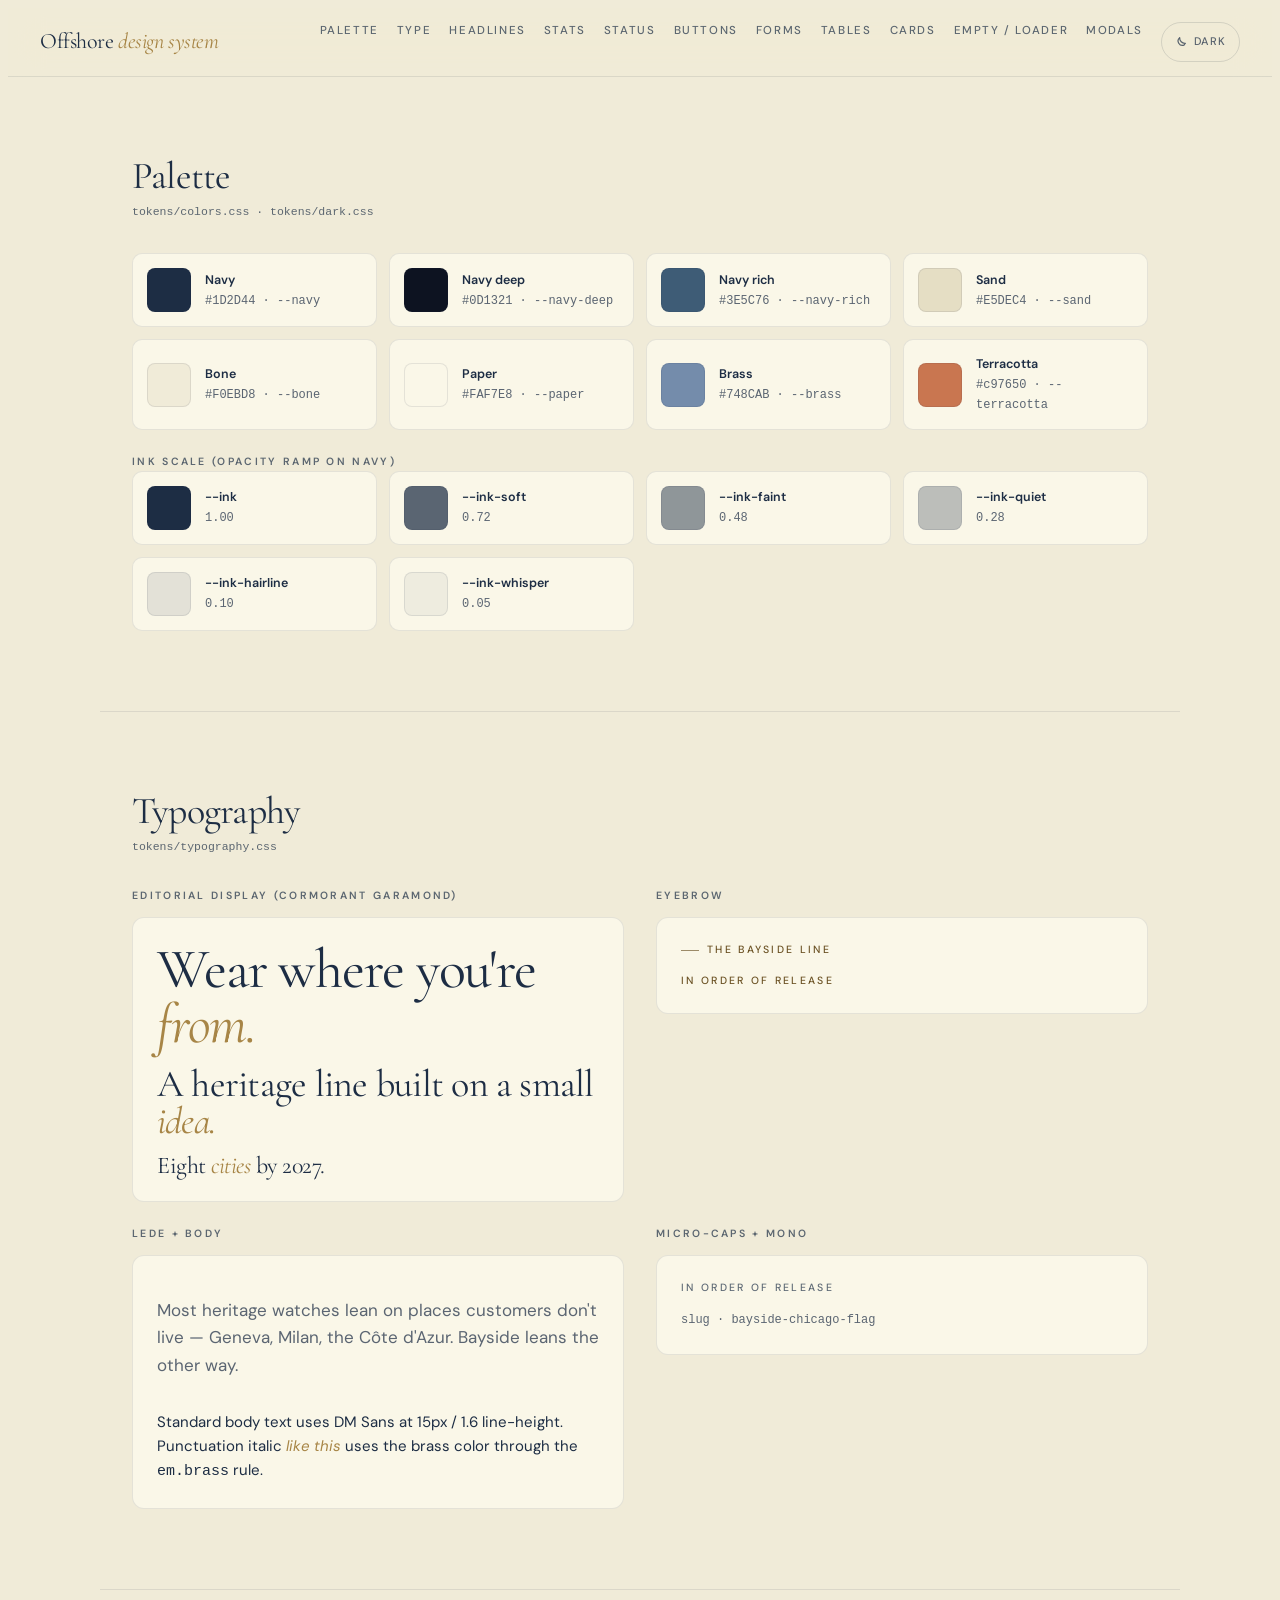
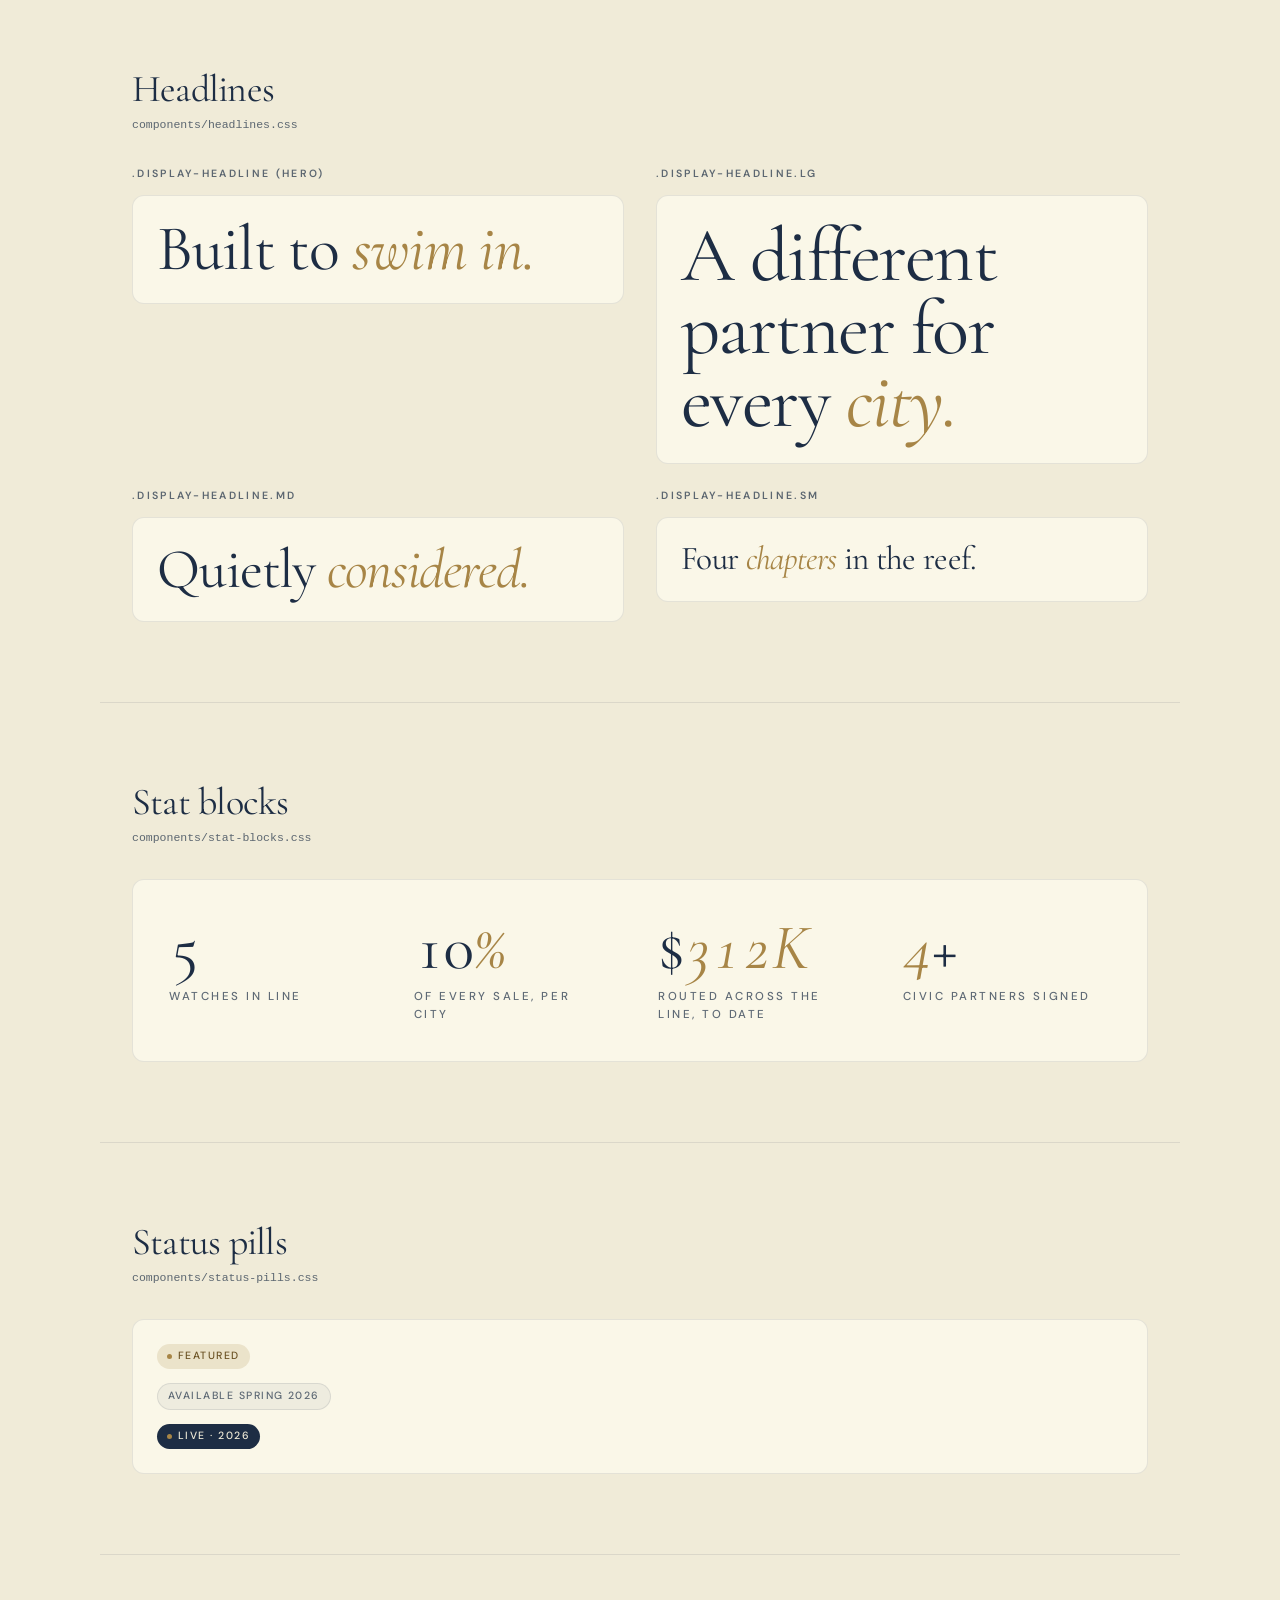
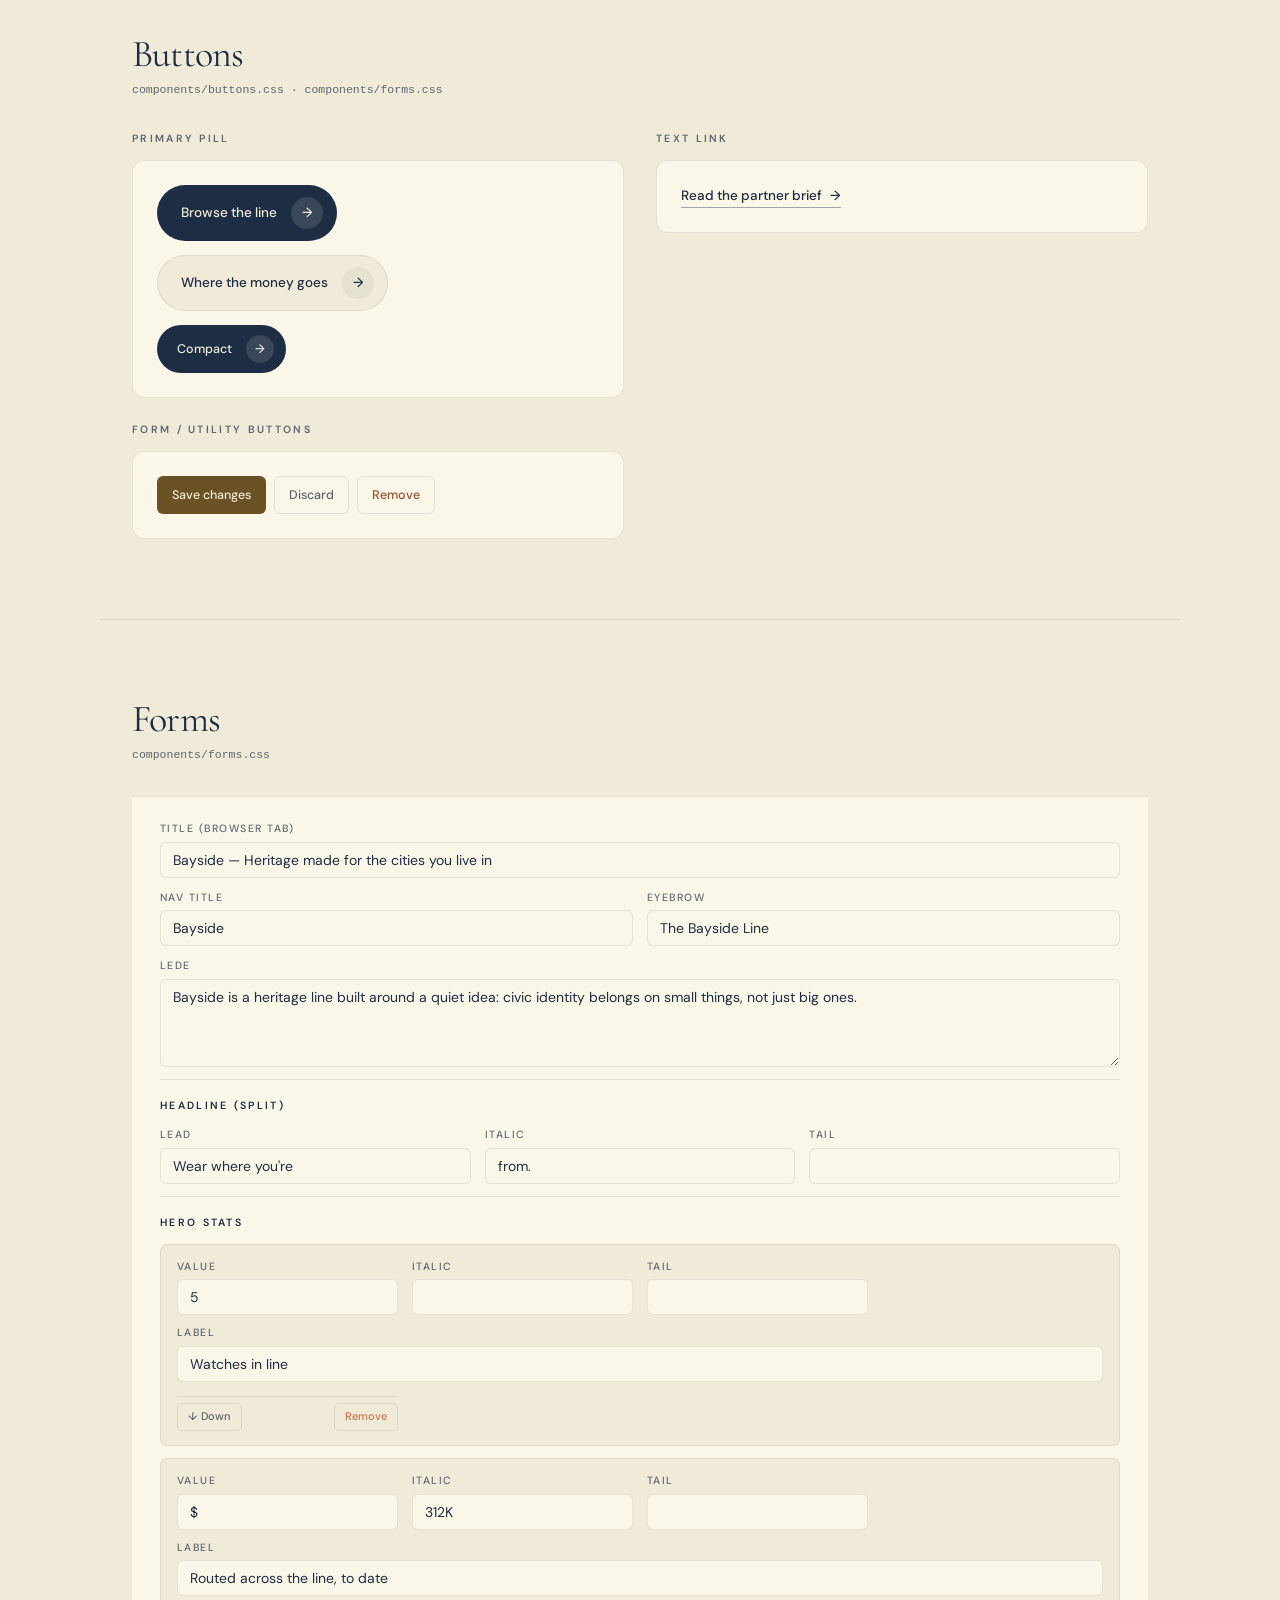
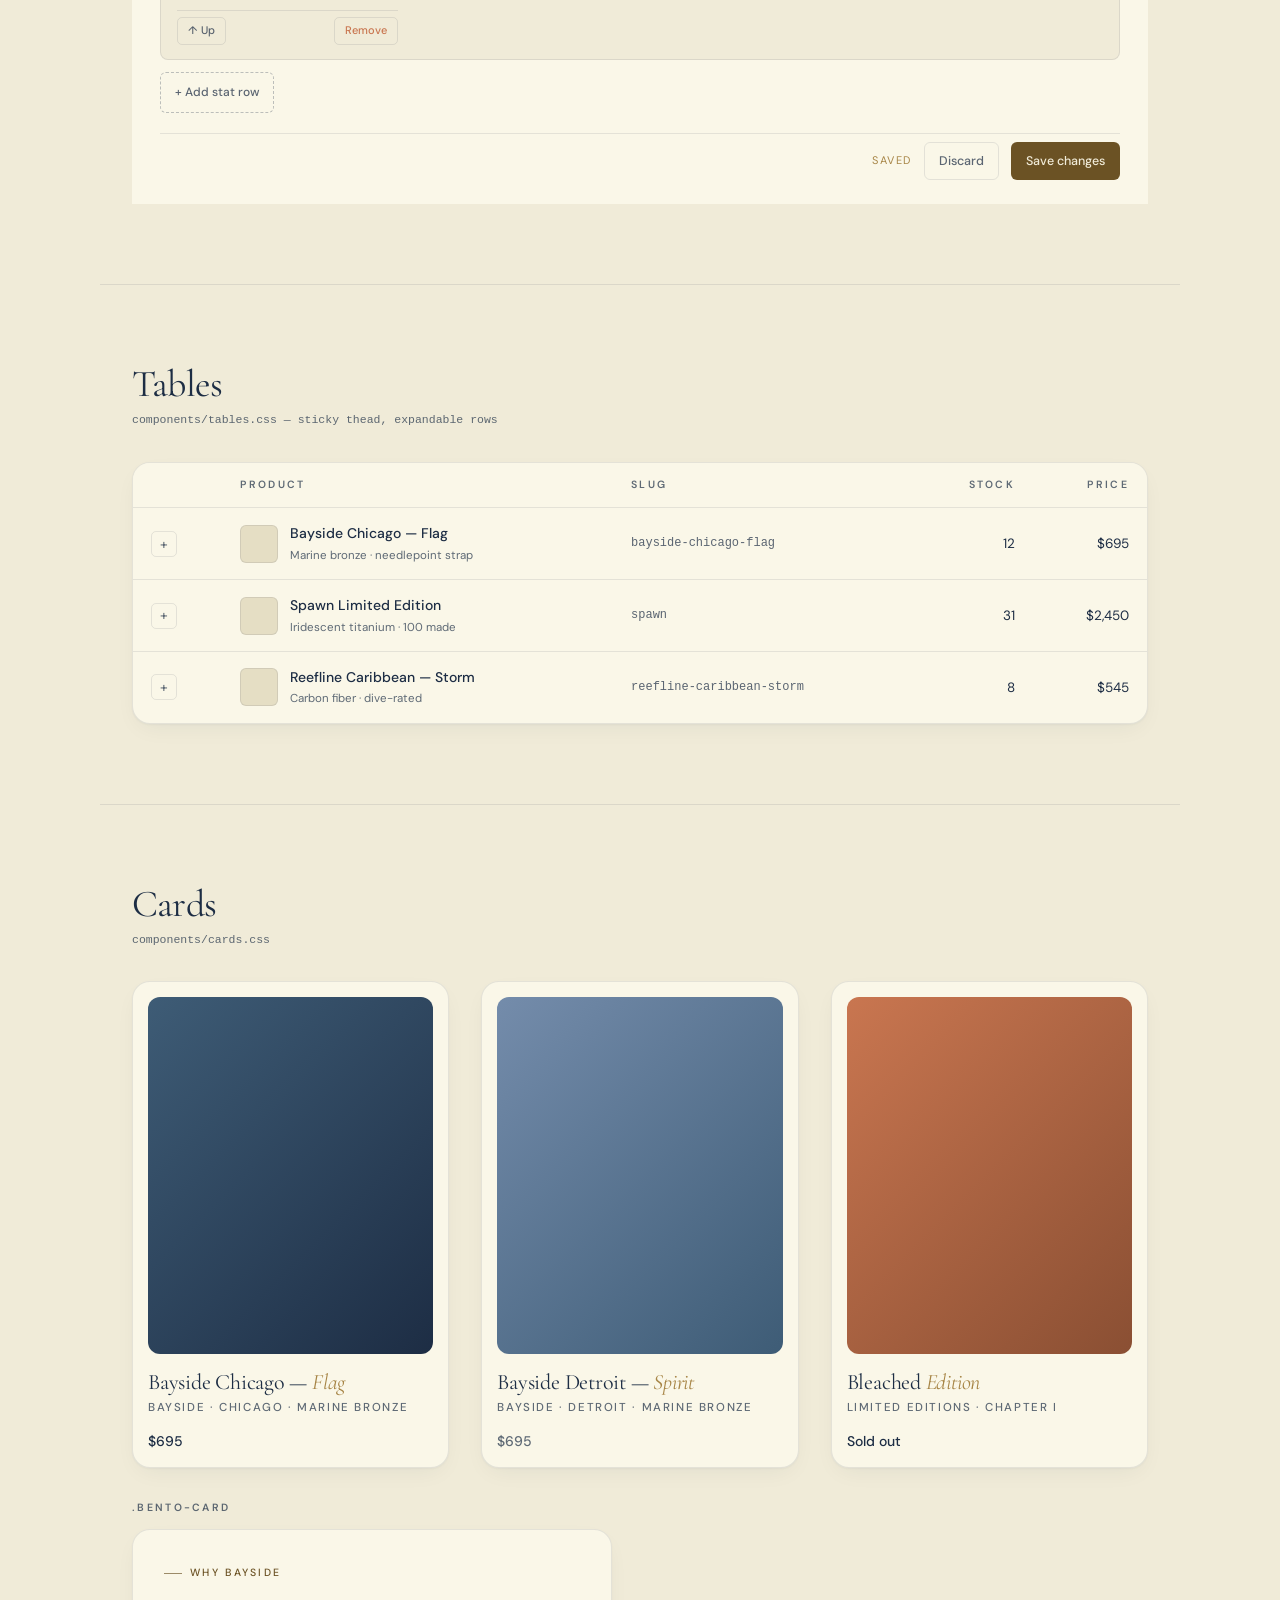
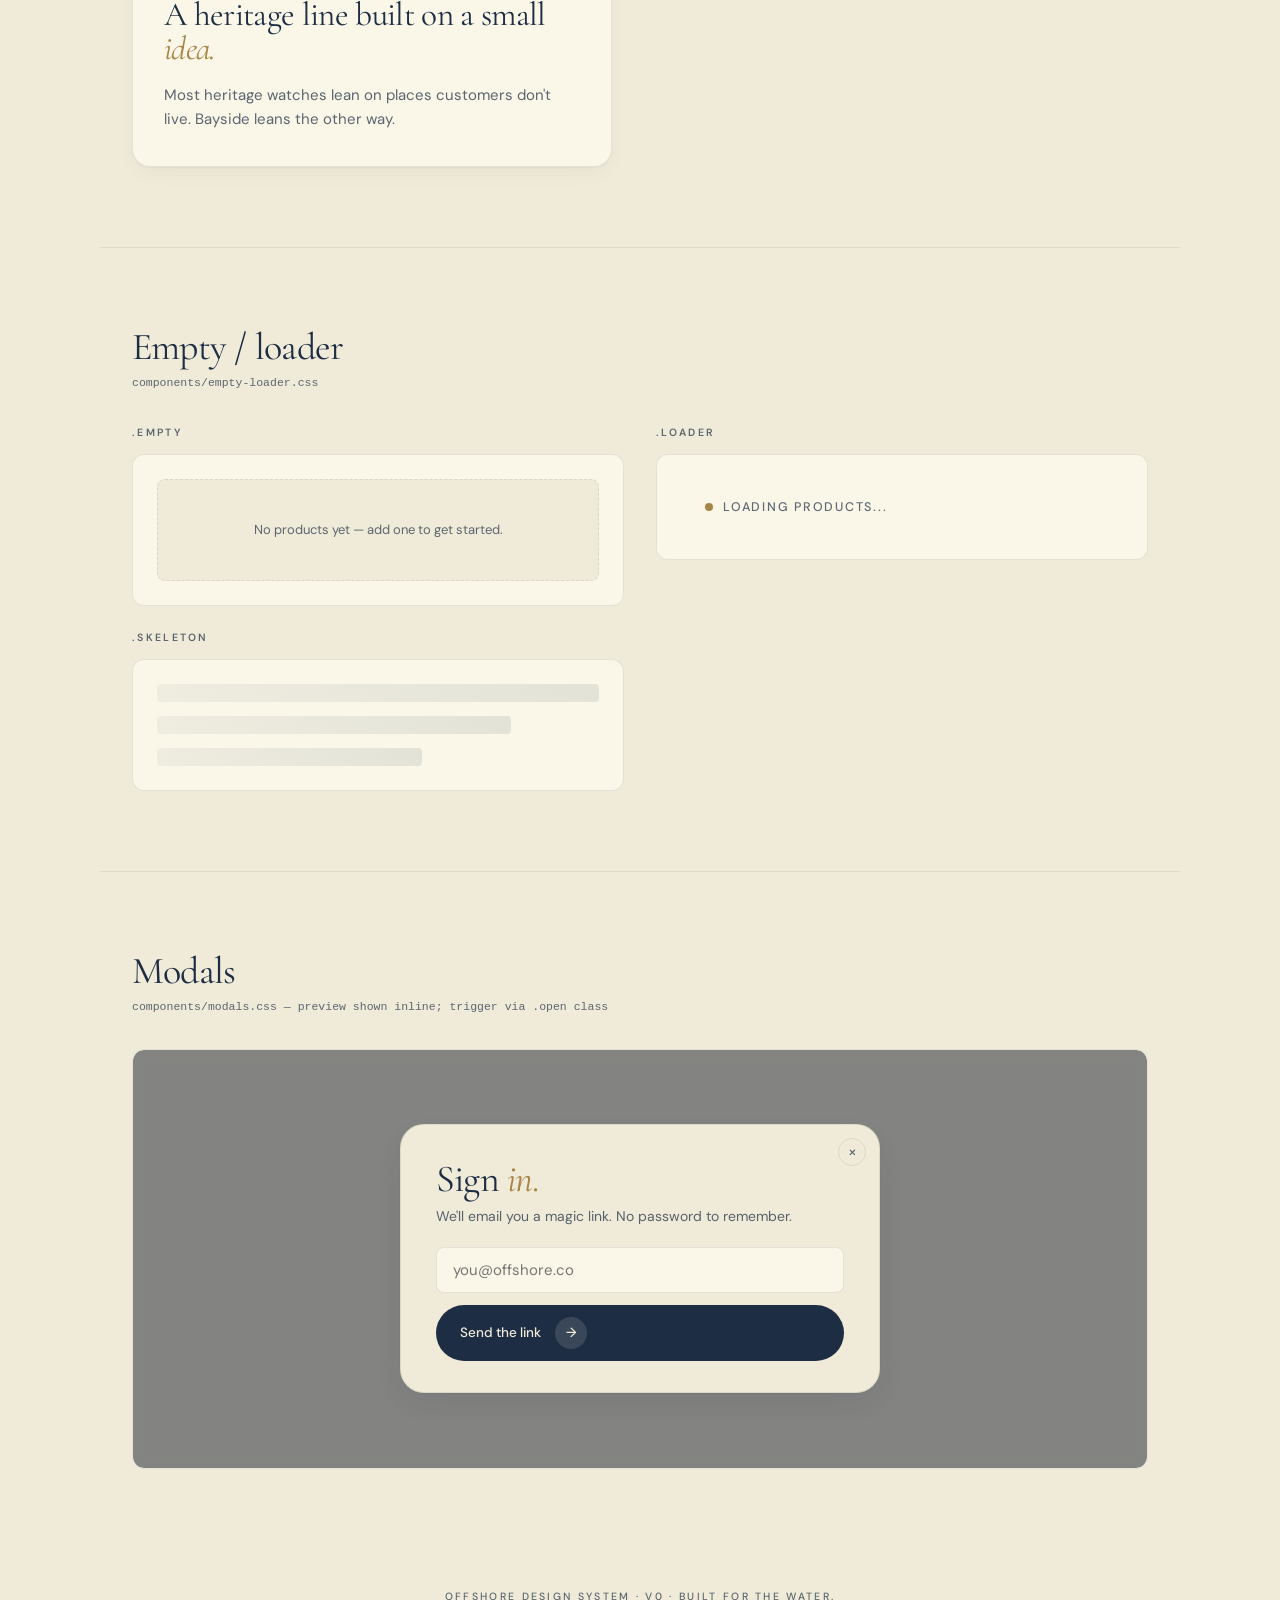
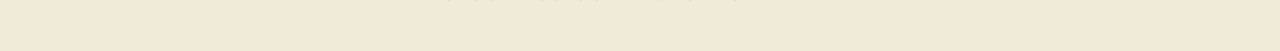
==== commit 51e3aadb: "tokens: swap type pair to Cormorant Garamond + DM Sans (decision 02) Fraunces and Inter are excellen" ====
--- a/preview/index.html
+++ b/preview/index.html
@@ -12,7 +12,7 @@
 <!-- Fonts -->
 <link rel="preconnect" href="https://fonts.googleapis.com">
 <link rel="preconnect" href="https://fonts.gstatic.com" crossorigin>
-<link href="https://fonts.googleapis.com/css2?family=Fraunces:ital,opsz,wght@0,9..144,300;0,9..144,400;0,9..144,500;0,9..144,600;1,9..144,300;1,9..144,400&family=Inter:wght@300;400;500;600&display=swap" rel="stylesheet">
+<link href="https://fonts.googleapis.com/css2?family=Cormorant+Garamond:ital,wght@0,300;0,400;0,500;0,600;1,300;1,400&family=DM+Sans:opsz,wght@9..40,400;9..40,500;9..40,600&display=swap" rel="stylesheet">
 
 <!-- Tokens -->
 <link rel="stylesheet" href="../tokens/colors.css">
@@ -224,7 +224,7 @@
 
   <div class="demo-grid">
     <div class="demo">
-      <div class="demo-label">Editorial display (Fraunces)</div>
+      <div class="demo-label">Editorial display (Cormorant Garamond)</div>
       <div class="demo-stage">
         <div class="display-serif" style="font-size: 56px;">Wear where you're <em class="brass">from.</em></div>
         <div class="display-serif" style="font-size: 38px;">A heritage line built on a small <em class="brass">idea.</em></div>
@@ -244,7 +244,7 @@
       <div class="demo-label">Lede + body</div>
       <div class="demo-stage">
         <p class="lede">Most heritage watches lean on places customers don't live — Geneva, Milan, the Côte d'Azur. Bayside leans the other way.</p>
-        <p style="margin: 0; max-width: 50ch;">Standard body text uses Inter at 15px / 1.6 line-height. Punctuation italic <em class="brass">like this</em> uses the brass color through the <code>em.brass</code> rule.</p>
+        <p style="margin: 0; max-width: 50ch;">Standard body text uses DM Sans at 15px / 1.6 line-height. Punctuation italic <em class="brass">like this</em> uses the brass color through the <code>em.brass</code> rule.</p>
       </div>
     </div>
 
--- a/tokens/colors.css
+++ b/tokens/colors.css
@@ -4,9 +4,9 @@
    Six surface colors + one accent + one warm.
 
    The palette is built around a hierarchy of warm cream surfaces against deep
-   navy ink. Brass (a desaturated light blue) is the only accent — used for
-   italic punctuation, eyebrows, and small details. Terracotta is a warm
-   second accent used sparingly for cause-aligned moments.
+   navy ink. Brass (warm aged brass, the marine-instrument accent) is the only
+   accent — used for italic punctuation, eyebrows, and small details.
+   Terracotta is a warm second accent used sparingly for cause-aligned moments.
 
    --bone is the primary background. --paper is a slightly warmer secondary
    surface for cards and lifted regions. --sand is a warmer still tertiary
@@ -38,15 +38,28 @@
   --bone:        #F0EBD8;
   --paper:       #FAF7E8;
 
-  --brass:       #748CAB;
-  --brass-soft:  rgba(116, 140, 171, 0.18);
+  --brass:       #A78546;
+  --brass-soft:  rgba(167, 133, 70, 0.18);
+  /* Deeper brass for small-UI text (eyebrows, status pill text, ghost links).
+     The display --brass at 2.99:1 on bone fails WCAG AA for small text;
+     --brass-deep is ~6.2:1. Display --brass is preserved for display-headline
+     em.brass (the brand signature) where contrast is intentionally a brand
+     exception. Dark mode redefines --brass-deep to a LIGHTER brass
+     (see tokens/dark.css + js/theme.js). */
+  --brass-deep:  #6B5224;
 
   --terracotta:  #c97650;
+  /* Same brand-vs-AA pattern as brass-deep — used for .btn.danger text and
+     inline terracotta warnings. ~5:1 on bone. Dark mode override flips to a
+     lighter shade so contrast holds against dark surfaces too. */
+  --terracotta-deep: #99502E;
 
   /* INK SCALE — opacity ramp on navy */
   --ink:           var(--navy);
   --ink-soft:      rgba(29, 45, 68, 0.72);
-  --ink-faint:     rgba(29, 45, 68, 0.48);
+  /* Bumped from 0.48 → 0.7 to clear WCAG AA 4.5:1 for small text (~4.94:1 on
+     bone). Was failing across .micro-caps, .crumbs, secondary form labels. */
+  --ink-faint:     rgba(29, 45, 68, 0.7);
   --ink-quiet:     rgba(29, 45, 68, 0.28);
   --ink-hairline:  rgba(29, 45, 68, 0.10);
   --ink-whisper:   rgba(29, 45, 68, 0.05);
--- a/tokens/typography.css
+++ b/tokens/typography.css
@@ -3,26 +3,25 @@
    -----------------------------------------------------------------------------
    Two families do all the work:
 
-     --serif (Fraunces) — editorial display. Headlines, statement quotes,
-       single italic words used as punctuation. Weight 300 for the largest
-       hero displays; 400 for everything else. Italic 400 in --brass is the
-       brand's signature design move (see VOICE.md).
+     --serif (Cormorant Garamond) — editorial display. Headlines, statement
+       quotes, single italic words used as punctuation. Weight 300 for the
+       largest hero displays; 400 for everything else. Italic 400 in --brass
+       is the brand's signature design move (see VOICE.md).
 
-     --sans (Inter) — everything functional. Body, eyebrows, labels, button
+     --sans (DM Sans) — everything functional. Body, eyebrows, labels, button
        text, micro-caps, table cells. Weights 400/500/600.
 
      --mono (Geist Mono / system fallback) — code, slugs, IDs, technical
        readouts. Use sparingly.
 
-   Font loading: link Fraunces and Inter from Google Fonts in <head>:
+   Font loading: link Cormorant Garamond and DM Sans from Google Fonts in <head>:
 
      <link rel="preconnect" href="https://fonts.googleapis.com">
      <link rel="preconnect" href="https://fonts.gstatic.com" crossorigin>
      <link rel="stylesheet" href="
        https://fonts.googleapis.com/css2?
-       family=Fraunces:ital,opsz,wght@0,9..144,300;0,9..144,400;0,9..144,500;
-                                       0,9..144,600;1,9..144,300;1,9..144,400&
-       family=Inter:wght@300;400;500;600&
+       family=Cormorant+Garamond:ital,wght@0,300;0,400;0,500;0,600;1,300;1,400&
+       family=DM+Sans:opsz,wght@9..40,400;9..40,500;9..40,600&
        display=swap">
 
    (URL line-broken here for reading — must be one line in the actual link.)
@@ -30,12 +29,12 @@
 
 :root {
   /* FAMILIES */
-  --serif: 'Fraunces', 'Iowan Old Style', Georgia, serif;
-  --sans:  'Inter', -apple-system, BlinkMacSystemFont, 'Segoe UI', sans-serif;
+  --serif: 'Cormorant Garamond', 'Iowan Old Style', Georgia, serif;
+  --sans:  'DM Sans', -apple-system, BlinkMacSystemFont, 'Segoe UI', sans-serif;
   --mono:  'Geist Mono', ui-monospace, 'SF Mono', 'Menlo', 'Consolas', monospace;
 
   /* TRACKING — letter-spacing values used across the system */
-  --display-track:  -0.03em;   /* large display serif (negative tracking) */
+  --display-track:  -0.02em;   /* large display serif (negative tracking, tuned for Cormorant) */
   --caps-track:     0.22em;    /* uppercase eyebrows + microcaps */
   --caps-tight:     0.14em;    /* uppercase nav + small UI */
 }
@@ -50,7 +49,6 @@
   -webkit-font-smoothing: antialiased;
   -moz-osx-font-smoothing: grayscale;
   text-rendering: optimizeLegibility;
-  font-feature-settings: 'ss01', 'cv11';
 }
 
 /* ----- Editorial display class — apply to large headlines ----------------- */
@@ -60,7 +58,7 @@
   font-weight: 400;
   letter-spacing: var(--display-track);
   line-height: 0.98;
-  font-feature-settings: 'ss01', 'ss02';
+  font-feature-settings: 'kern', 'dlig';
 }
 
 /* ----- THE SIGNATURE — italic-brass punctuation -------------------------- */
@@ -84,7 +82,11 @@
   font-weight: 500;
   text-transform: uppercase;
   letter-spacing: var(--caps-track);
-  color: var(--brass);
+  /* --brass-deep is the AA-compliant variant for small UI text on light
+     surfaces; falls back to --brass on consumers that haven't defined the
+     deep tokens yet. Display-headline em.brass keeps --brass — that's the
+     brand signature where contrast is an intentional brand exception. */
+  color: var(--brass-deep, var(--brass));
 }
 .eyebrow::before {
   content: '';
--- a/components/forms.css
+++ b/components/forms.css
@@ -86,6 +86,20 @@
 .edit-form textarea:focus {
   outline: none;
   border-color: var(--brass);
+}
+
+/* Mobile: bump form fields to 16px so iOS Safari doesn't auto-zoom on focus.
+   Stays at 14px on tablet+ where desktop information density matters more. */
+@media (max-width: 740px) {
+  .edit-form input[type="text"],
+  .edit-form input[type="number"],
+  .edit-form input[type="email"],
+  .edit-form input[type="url"],
+  .edit-form input[type="search"],
+  .edit-form select,
+  .edit-form textarea {
+    font-size: 16px;
+  }
 }
 
 /* ----- Groups + rows ---------------------------------------------------- */
@@ -156,7 +170,10 @@
               color 160ms var(--ease-button);
 }
 .btn.brass {
-  background: var(--brass);
+  /* Deeper brass for the bg so bone text on it clears AA — bone on the
+     original --brass is 2.89:1. Falls back to --brass when brass-deep is
+     undefined (older consumers). */
+  background: var(--brass-deep, var(--brass));
   color: var(--bone);
 }
 .btn.brass:hover { background: var(--navy-rich); }
@@ -173,7 +190,8 @@
 
 .btn.danger {
   background: transparent;
-  color: var(--terracotta);
+  /* Deeper terracotta for AA contrast — original on bone is 3.15:1. */
+  color: var(--terracotta-deep, var(--terracotta));
   border-color: var(--ink-hairline);
 }
 .btn.danger:hover {
--- a/components/headlines.css
+++ b/components/headlines.css
@@ -23,8 +23,8 @@
      .display-headline.md    sub-section size (40–56px)
      .display-headline.sm    card / box size (28–40px)
 
-   Always uses --serif font (Fraunces). The italic word inherits weight
-   from its parent, so don't bold it. The brand voice puts italics on
+   Always uses --serif font (Cormorant Garamond). The italic word inherits
+   weight from its parent, so don't bold it. The brand voice puts italics on
    PUNCTUATION-LIKE words — short emphatic words, often verbs or single
    nouns — never long phrases.
 ============================================================================= */
--- a/components/status-pills.css
+++ b/components/status-pills.css
@@ -32,7 +32,9 @@
 
 .status.featured {
   background: var(--brass-soft);
-  color: var(--brass);
+  /* Deeper brass for the small-caps text — original brass on brass-soft is
+     ~3.13:1 (fails AA 4.5:1). Dot keeps --brass for the visual signature. */
+  color: var(--brass-deep, var(--brass));
 }
 .status.featured::before {
   content: '';
--- a/components/stat-blocks.css
+++ b/components/stat-blocks.css
@@ -48,7 +48,7 @@
   line-height: 1;
   letter-spacing: var(--display-track);
   color: var(--navy);
-  font-feature-settings: 'ss01';
+  font-feature-settings: 'tnum';
 }
 .stat-value em {
   font-style: italic;
--- a/components/nav.css
+++ b/components/nav.css
@@ -67,18 +67,20 @@
   margin-right: 4px;
 }
 .nav-brand-mark {
+  /* The C-and-o monogram. Rendered via mask so it inherits currentColor —
+     light mode draws it in --navy, dark mode flips to cream automatically.
+     Source SVG at /icons/icon.svg has stroke-only paths; the mask passes
+     only the painted alpha and the bg-color fills it.
+     Any inline text inside the .nav-brand-mark element is hidden with
+     font-size:0 (templates may still emit a letter for older clients). */
   width: 22px; height: 22px;
-  border-radius: 50%;
-  background: var(--navy);
-  color: var(--bone);
-  display: inline-flex;
-  align-items: center;
-  justify-content: center;
-  font-family: var(--serif);
-  font-size: 11px;
-  font-weight: 500;
-  font-style: italic;
-  letter-spacing: -0.02em;
+  flex-shrink: 0;
+  display: inline-block;
+  -webkit-mask: url('/icons/icon.svg') center / contain no-repeat;
+          mask: url('/icons/icon.svg') center / contain no-repeat;
+  background-color: currentColor;
+  font-size: 0;
+  color: var(--ink);
 }
 
 .nav-links {
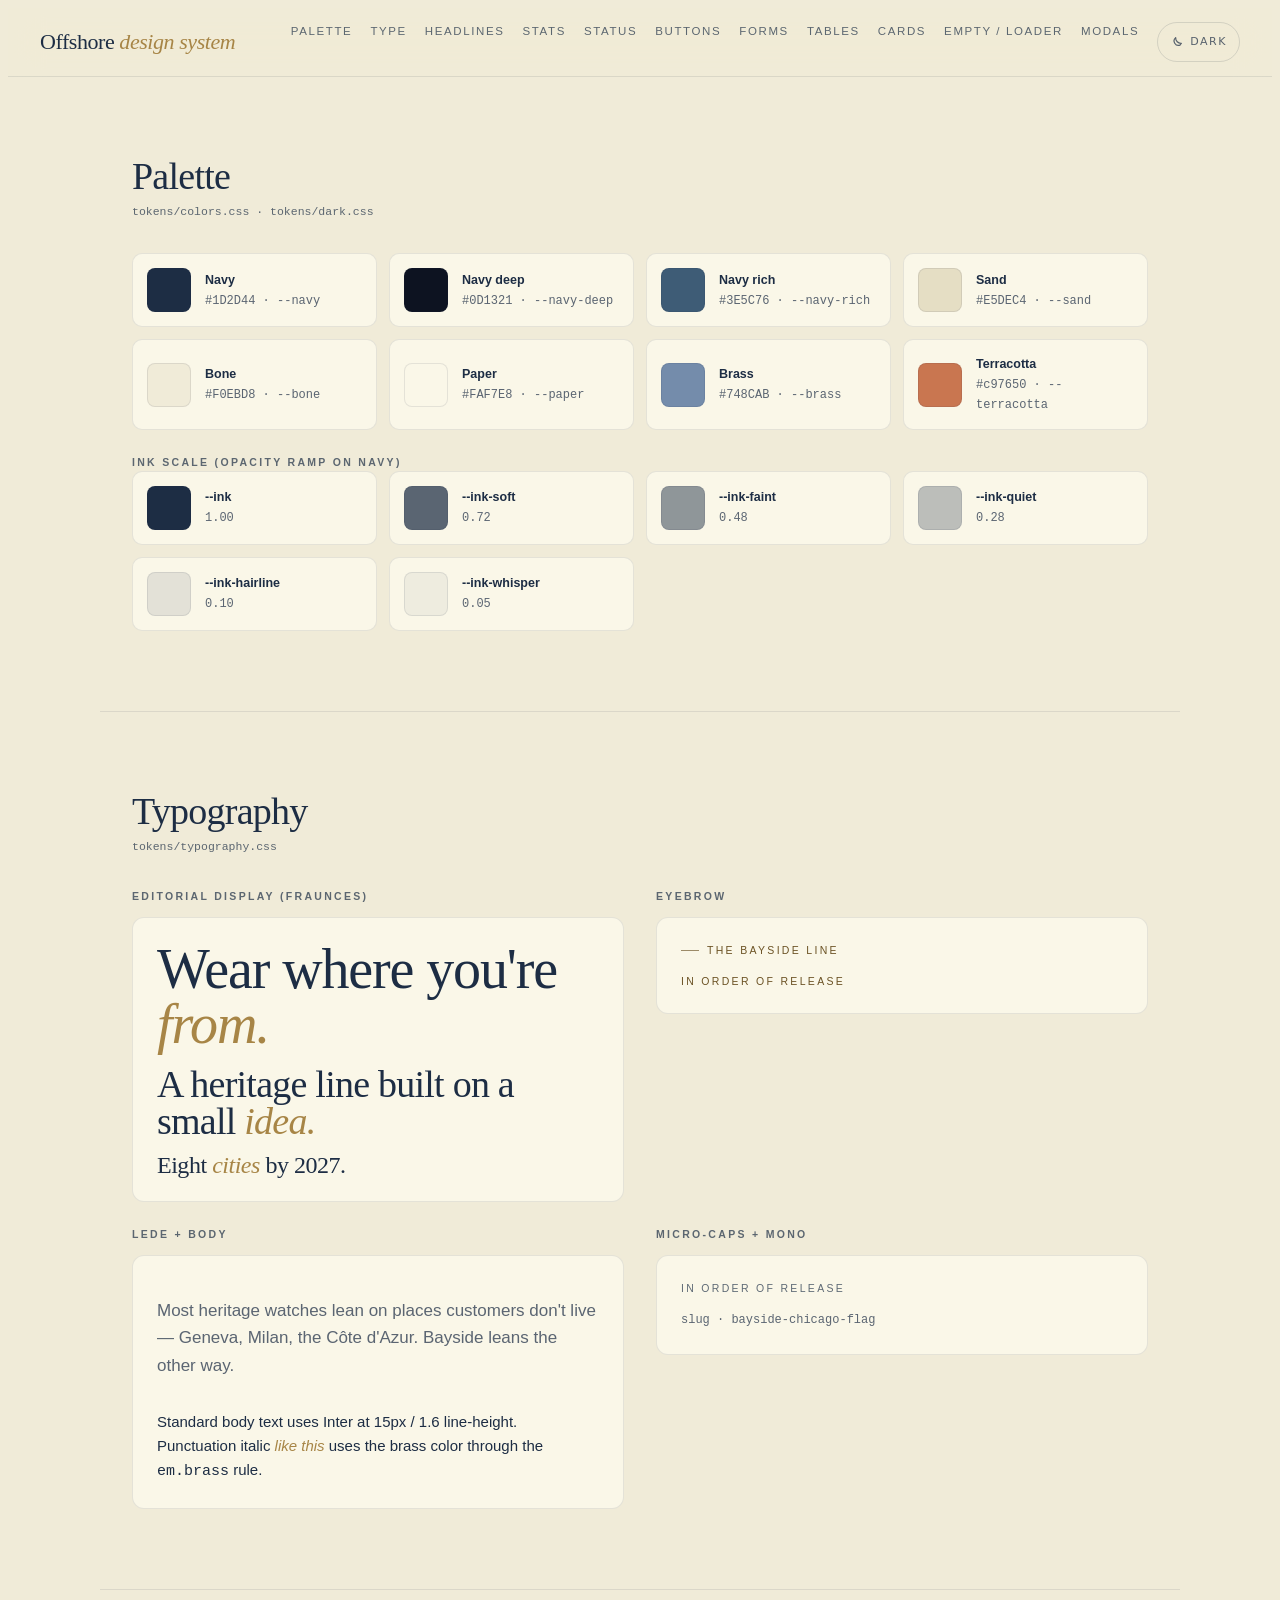
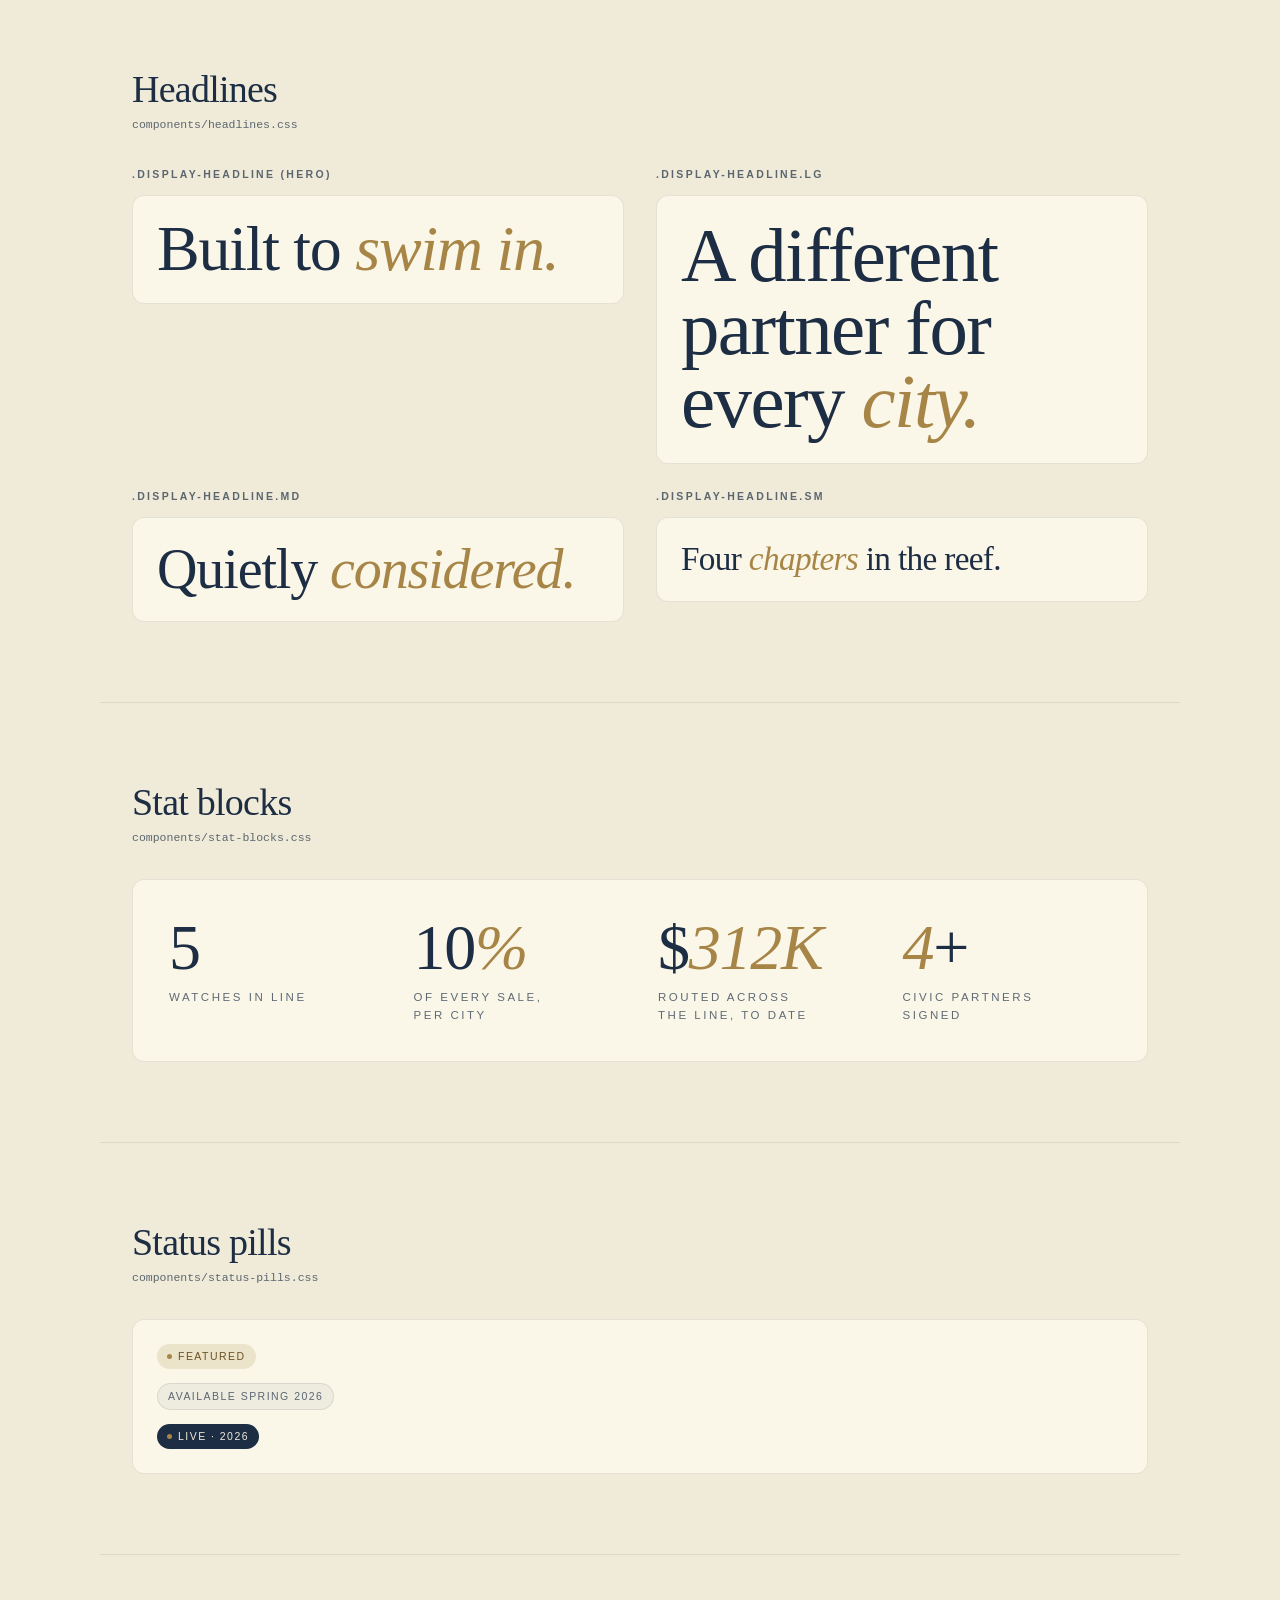
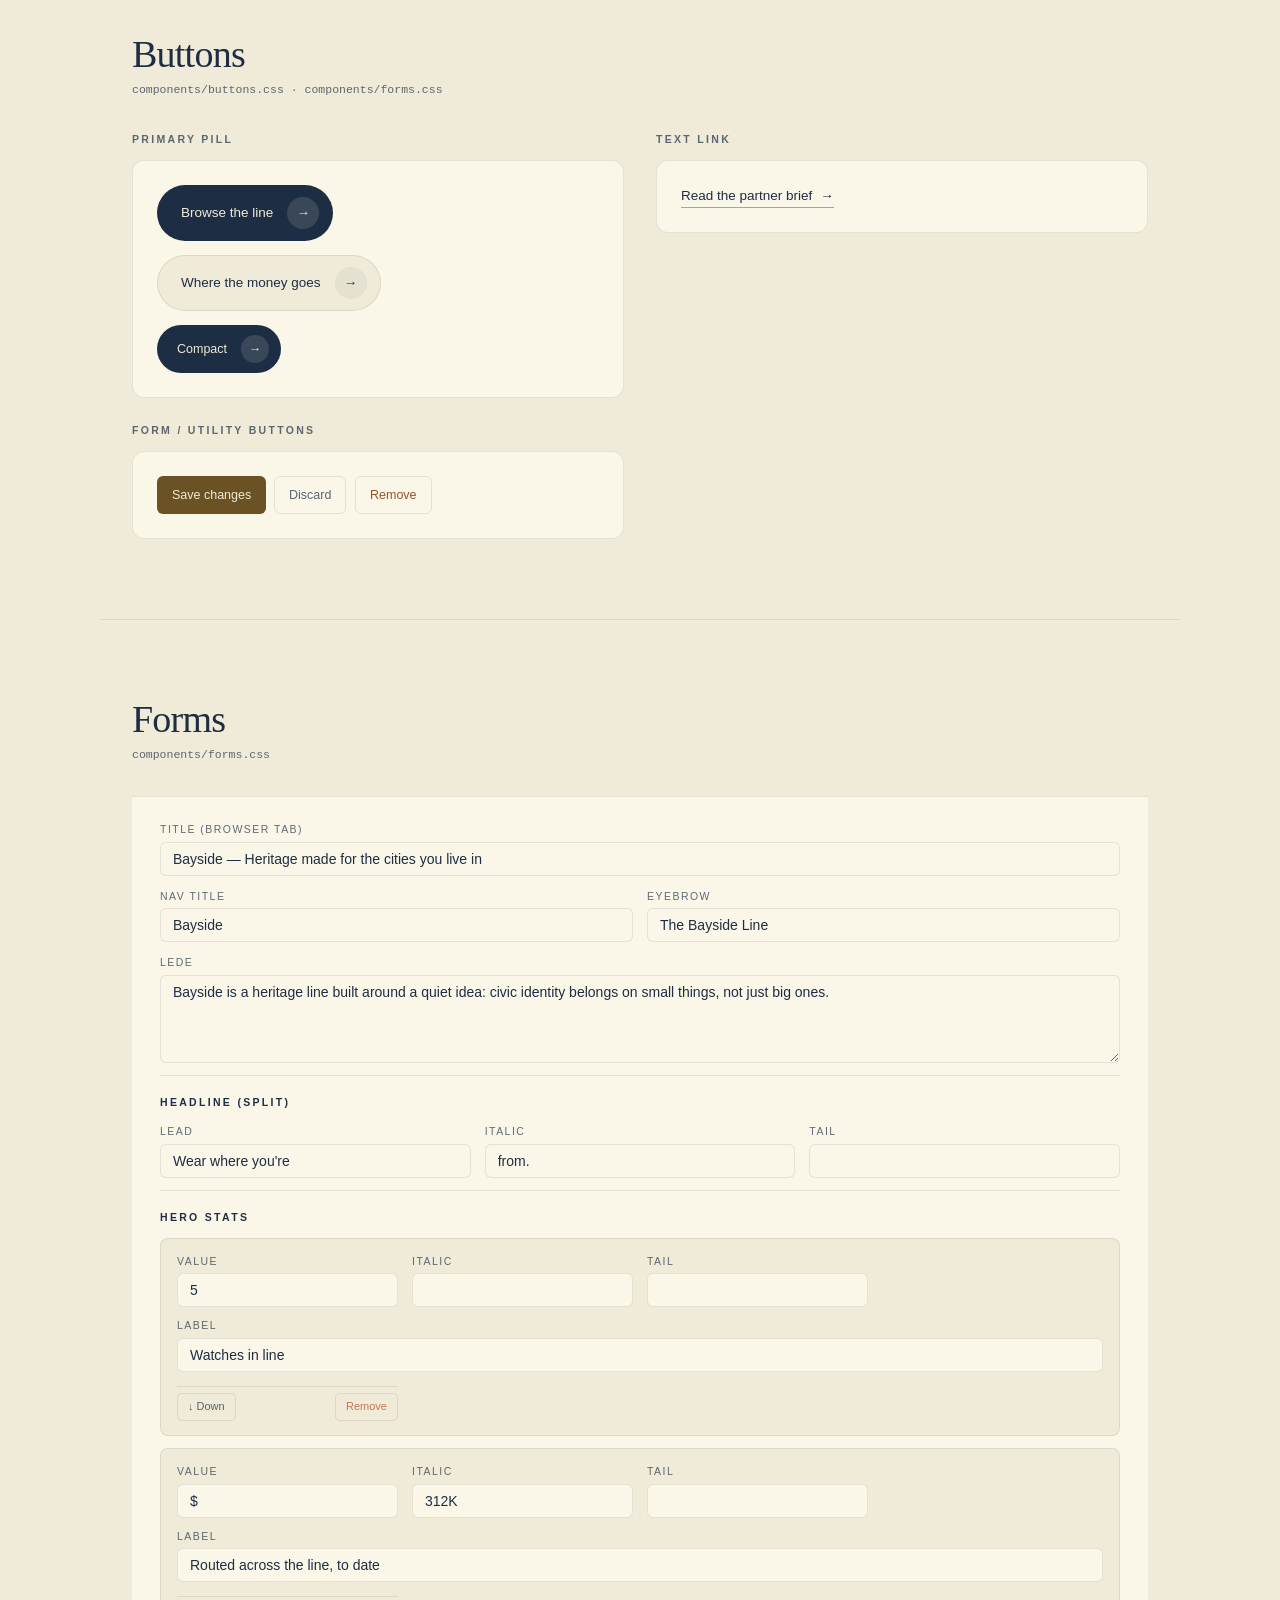
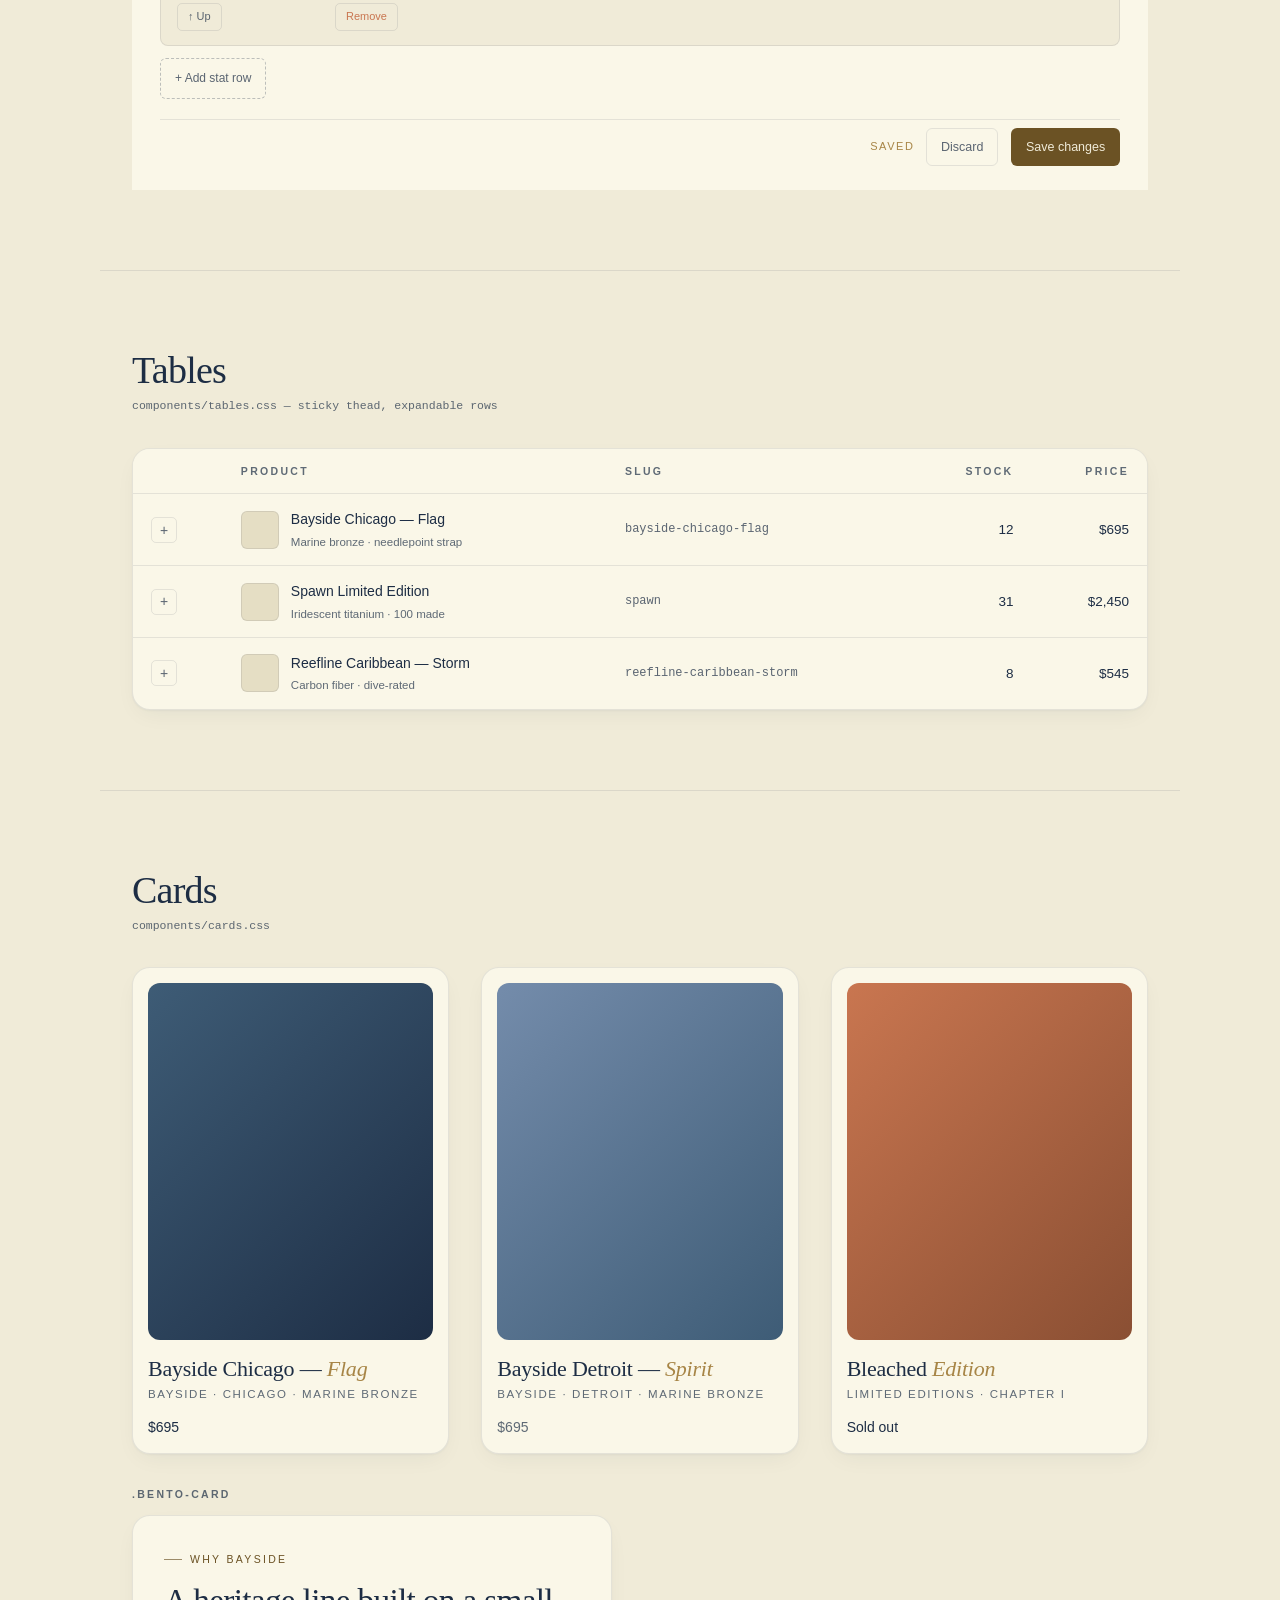
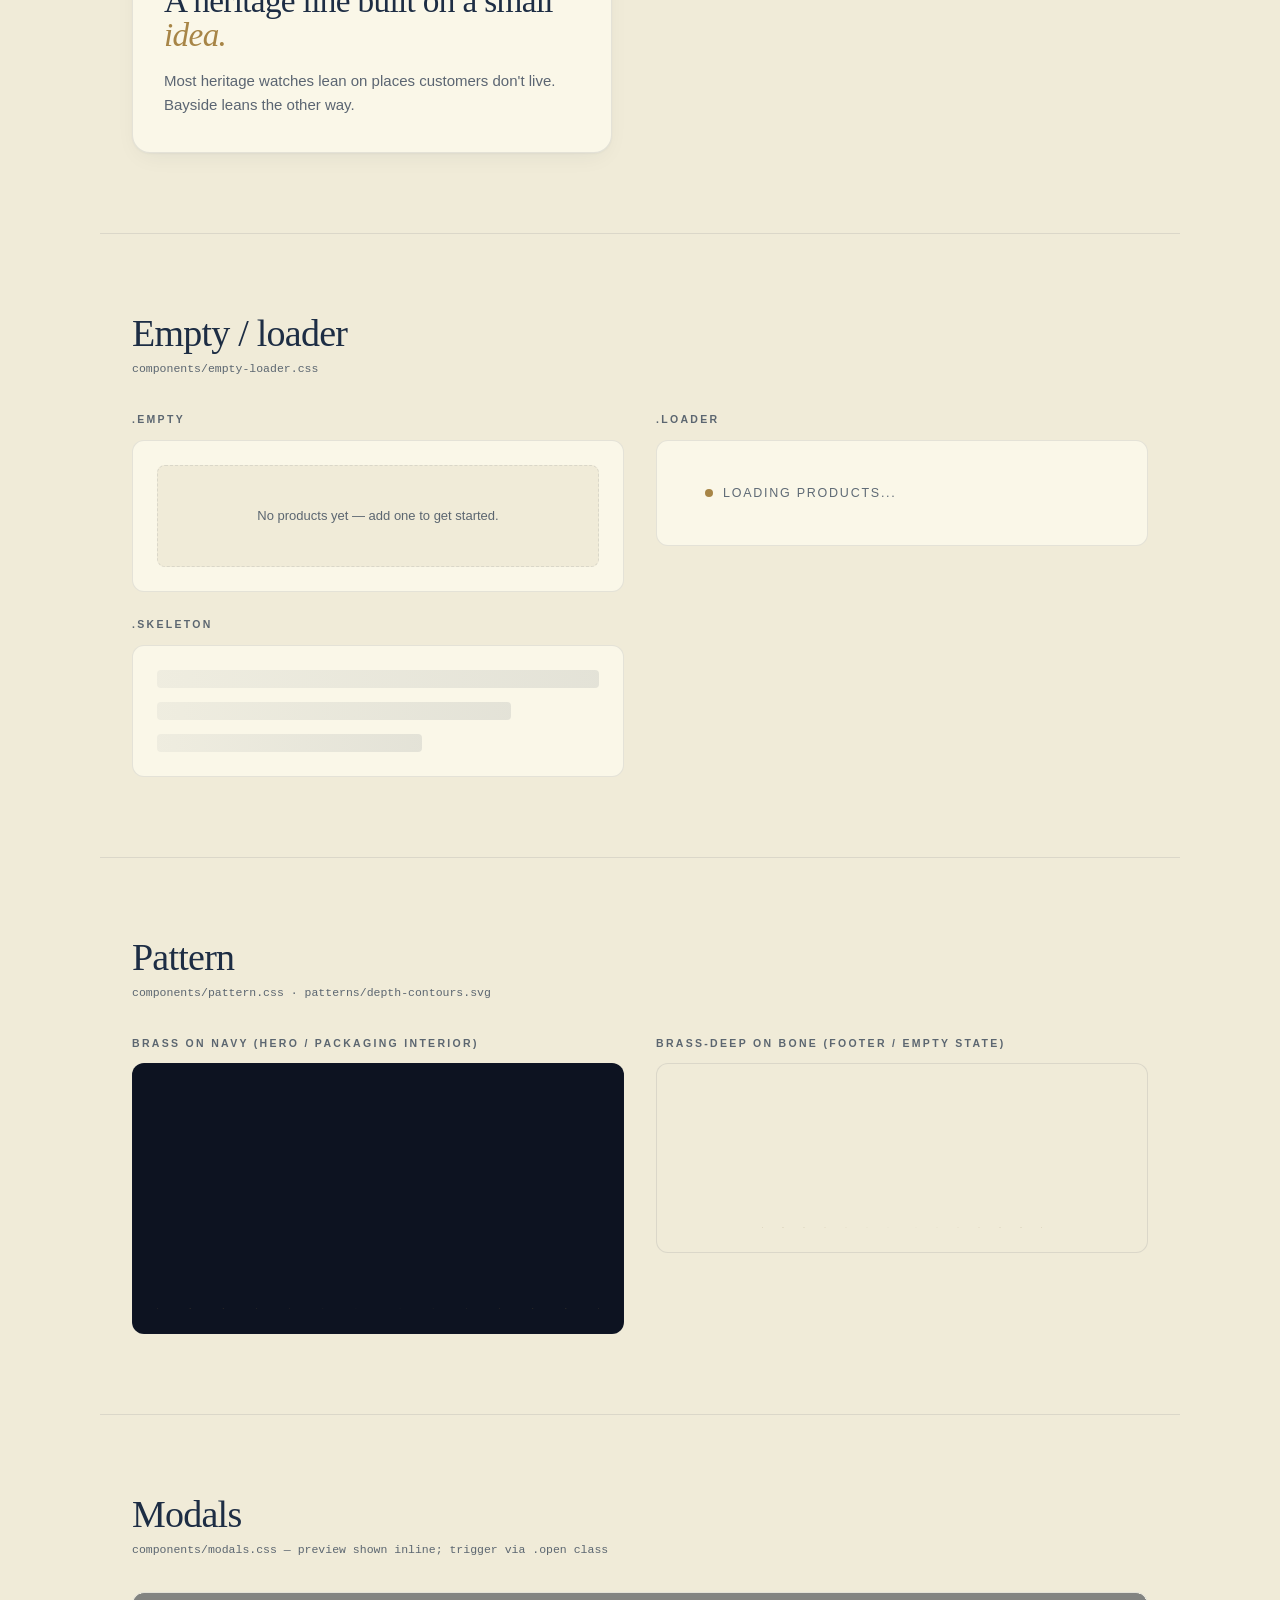
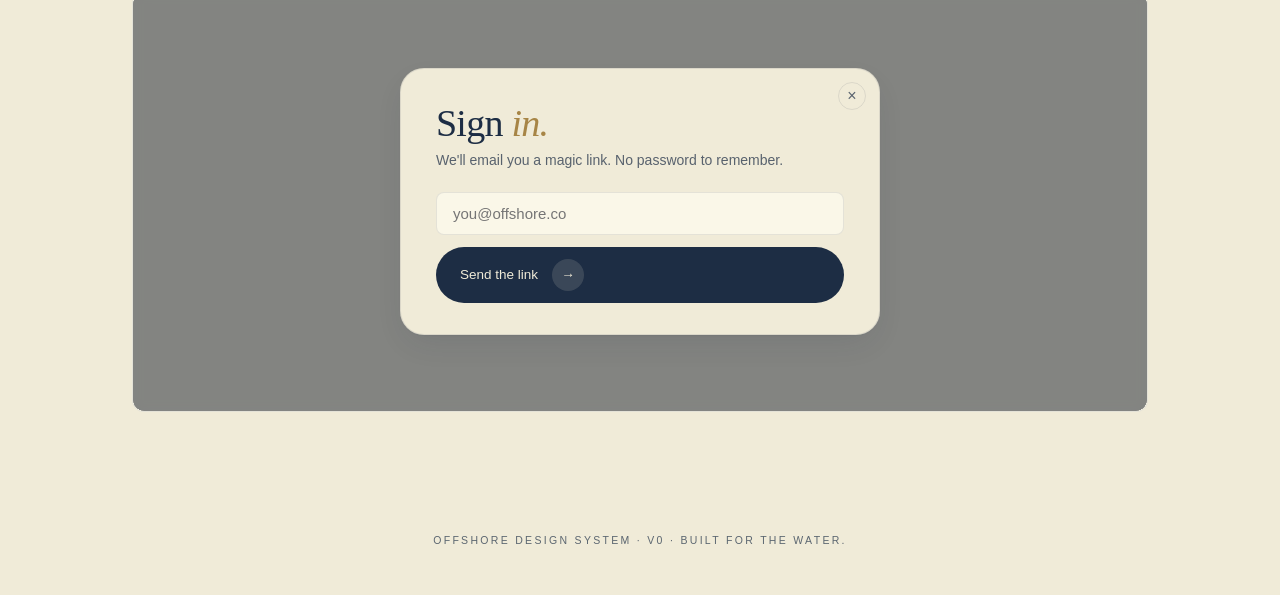
==== commit 0ff37c6e: "patterns: introduce depth-contours as the first system pattern (decision 03) Adds the brand's first " ====
--- a/preview/index.html
+++ b/preview/index.html
@@ -12,7 +12,7 @@
 <!-- Fonts -->
 <link rel="preconnect" href="https://fonts.googleapis.com">
 <link rel="preconnect" href="https://fonts.gstatic.com" crossorigin>
-<link href="https://fonts.googleapis.com/css2?family=Cormorant+Garamond:ital,wght@0,300;0,400;0,500;0,600;1,300;1,400&family=DM+Sans:opsz,wght@9..40,400;9..40,500;9..40,600&display=swap" rel="stylesheet">
+<link href="https://fonts.googleapis.com/css2?family=Fraunces:ital,opsz,wght@0,9..144,300;0,9..144,400;0,9..144,500;0,9..144,600;1,9..144,300;1,9..144,400&family=Inter:wght@300;400;500;600&display=swap" rel="stylesheet">
 
 <!-- Tokens -->
 <link rel="stylesheet" href="../tokens/colors.css">
@@ -30,6 +30,7 @@
 <link rel="stylesheet" href="../components/modals.css">
 <link rel="stylesheet" href="../components/empty-loader.css">
 <link rel="stylesheet" href="../components/nav.css">
+<link rel="stylesheet" href="../components/pattern.css">
 
 <style>
   /* Preview-page-only chrome — not part of the design system */
@@ -224,7 +225,7 @@
 
   <div class="demo-grid">
     <div class="demo">
-      <div class="demo-label">Editorial display (Cormorant Garamond)</div>
+      <div class="demo-label">Editorial display (Fraunces)</div>
       <div class="demo-stage">
         <div class="display-serif" style="font-size: 56px;">Wear where you're <em class="brass">from.</em></div>
         <div class="display-serif" style="font-size: 38px;">A heritage line built on a small <em class="brass">idea.</em></div>
@@ -244,7 +245,7 @@
       <div class="demo-label">Lede + body</div>
       <div class="demo-stage">
         <p class="lede">Most heritage watches lean on places customers don't live — Geneva, Milan, the Côte d'Azur. Bayside leans the other way.</p>
-        <p style="margin: 0; max-width: 50ch;">Standard body text uses DM Sans at 15px / 1.6 line-height. Punctuation italic <em class="brass">like this</em> uses the brass color through the <code>em.brass</code> rule.</p>
+        <p style="margin: 0; max-width: 50ch;">Standard body text uses Inter at 15px / 1.6 line-height. Punctuation italic <em class="brass">like this</em> uses the brass color through the <code>em.brass</code> rule.</p>
       </div>
     </div>
 
@@ -571,6 +572,52 @@
 </section>
 
 <!-- ============================================================== -->
+<section class="section-block" id="patterns">
+  <h2>Pattern</h2>
+  <div class="section-meta">components/pattern.css · patterns/depth-contours.svg</div>
+
+  <div class="demo-grid">
+    <div class="demo">
+      <div class="demo-label">Brass on navy (hero / packaging interior)</div>
+      <div class="demo-stage" style="background: var(--navy-deep); padding: 24px; border-radius: 12px;">
+        <div class="pattern-depth on-navy" aria-hidden="true">
+          <svg xmlns="http://www.w3.org/2000/svg" viewBox="0 0 400 200" preserveAspectRatio="xMidYMax slice" fill="none" stroke="currentColor">
+            <g stroke-width="1" stroke-linecap="round">
+              <path d="M 0 200 A 200 200 0 0 0 400 200" opacity="0.78"/>
+              <path d="M 30 200 A 170 170 0 0 0 370 200" opacity="0.64"/>
+              <path d="M 60 200 A 140 140 0 0 0 340 200" opacity="0.52"/>
+              <path d="M 90 200 A 110 110 0 0 0 310 200" opacity="0.40"/>
+              <path d="M 120 200 A 80 80 0 0 0 280 200" opacity="0.30"/>
+              <path d="M 150 200 A 50 50 0 0 0 250 200" opacity="0.20"/>
+              <path d="M 180 200 A 20 20 0 0 0 220 200" opacity="0.12"/>
+            </g>
+          </svg>
+        </div>
+      </div>
+    </div>
+
+    <div class="demo">
+      <div class="demo-label">Brass-deep on bone (footer / empty state)</div>
+      <div class="demo-stage" style="background: var(--bone); padding: 24px; border-radius: 12px;">
+        <div class="pattern-depth on-bone compact" aria-hidden="true">
+          <svg xmlns="http://www.w3.org/2000/svg" viewBox="0 0 400 200" preserveAspectRatio="xMidYMax slice" fill="none" stroke="currentColor">
+            <g stroke-width="1" stroke-linecap="round">
+              <path d="M 0 200 A 200 200 0 0 0 400 200" opacity="0.78"/>
+              <path d="M 30 200 A 170 170 0 0 0 370 200" opacity="0.64"/>
+              <path d="M 60 200 A 140 140 0 0 0 340 200" opacity="0.52"/>
+              <path d="M 90 200 A 110 110 0 0 0 310 200" opacity="0.40"/>
+              <path d="M 120 200 A 80 80 0 0 0 280 200" opacity="0.30"/>
+              <path d="M 150 200 A 50 50 0 0 0 250 200" opacity="0.20"/>
+              <path d="M 180 200 A 20 20 0 0 0 220 200" opacity="0.12"/>
+            </g>
+          </svg>
+        </div>
+      </div>
+    </div>
+  </div>
+</section>
+
+<!-- ============================================================== -->
 <section class="section-block" id="modals">
   <h2>Modals</h2>
   <div class="section-meta">components/modals.css — preview shown inline; trigger via .open class</div>
--- a/components/pattern.css
+++ b/components/pattern.css
@@ -0,0 +1,57 @@
+/* =============================================================================
+   Component — Pattern (the brand pattern system)
+   -----------------------------------------------------------------------------
+   Wraps inline SVG pattern assets and controls their color via currentColor.
+
+   Usage:
+
+     <div class="pattern-depth on-navy" aria-hidden="true">
+       <svg>...patterns/depth-contours.svg contents...</svg>
+     </div>
+
+   Modifiers:
+
+     .on-navy         brass stroke on dark navy surface (default if unset)
+     .on-bone         brass-deep stroke on bone surface
+     .on-paper        brass-deep stroke on paper surface
+     .compact         max-width 280px, centered (empty-state scale)
+     .full            max-width none (hero / banner scale, default)
+
+   For <img> or background-image use, generate color-baked SVG variants;
+   see patterns/README.md.
+
+   Decorative by default — wrap the parent with aria-hidden="true". When the
+   pattern is the centerpiece of an empty state, omit aria-hidden so the
+   SVG's <title> is announced.
+============================================================================= */
+
+.pattern-depth {
+  display: block;
+  width: 100%;
+  height: auto;
+  color: var(--brass);
+}
+
+.pattern-depth > svg {
+  display: block;
+  width: 100%;
+  height: auto;
+}
+
+.pattern-depth.on-navy {
+  color: var(--brass);
+}
+
+.pattern-depth.on-bone,
+.pattern-depth.on-paper {
+  color: var(--brass-deep);
+}
+
+.pattern-depth.compact {
+  max-width: 280px;
+  margin-inline: auto;
+}
+
+.pattern-depth.full {
+  max-width: none;
+}
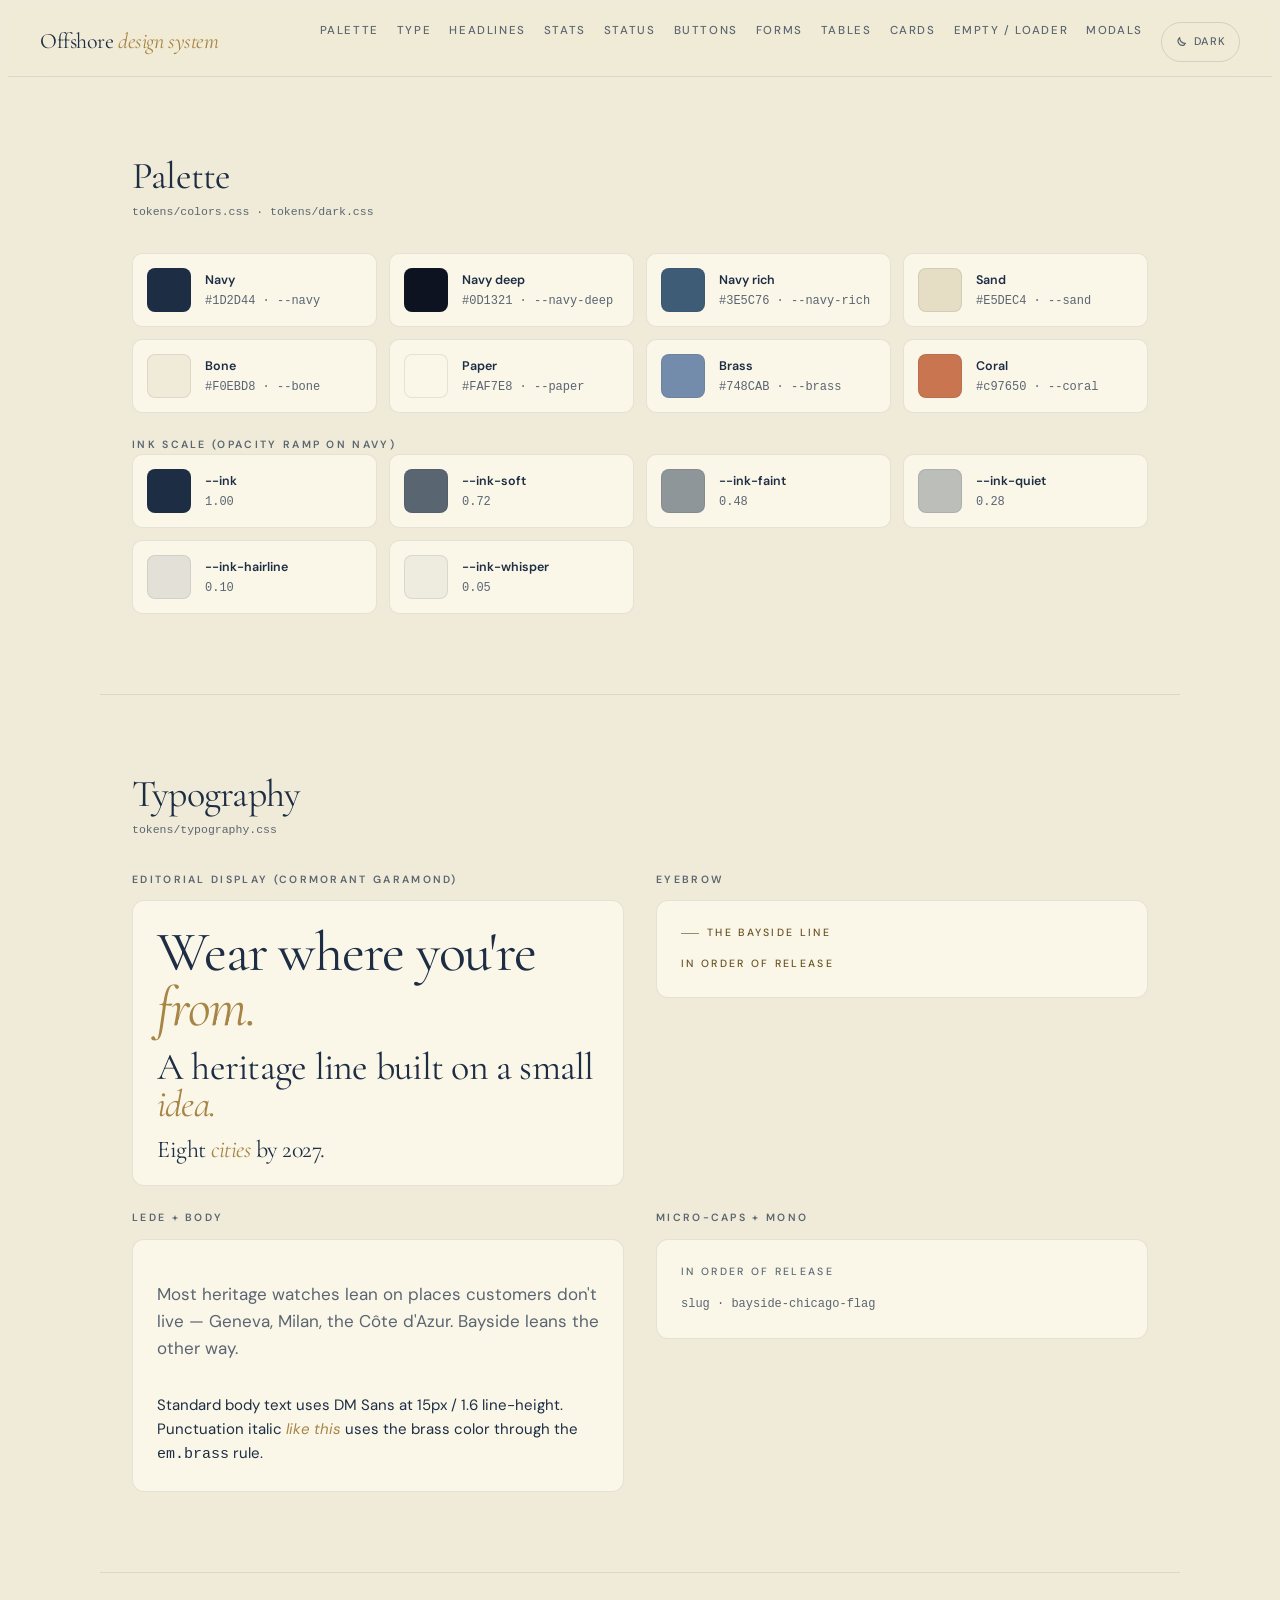
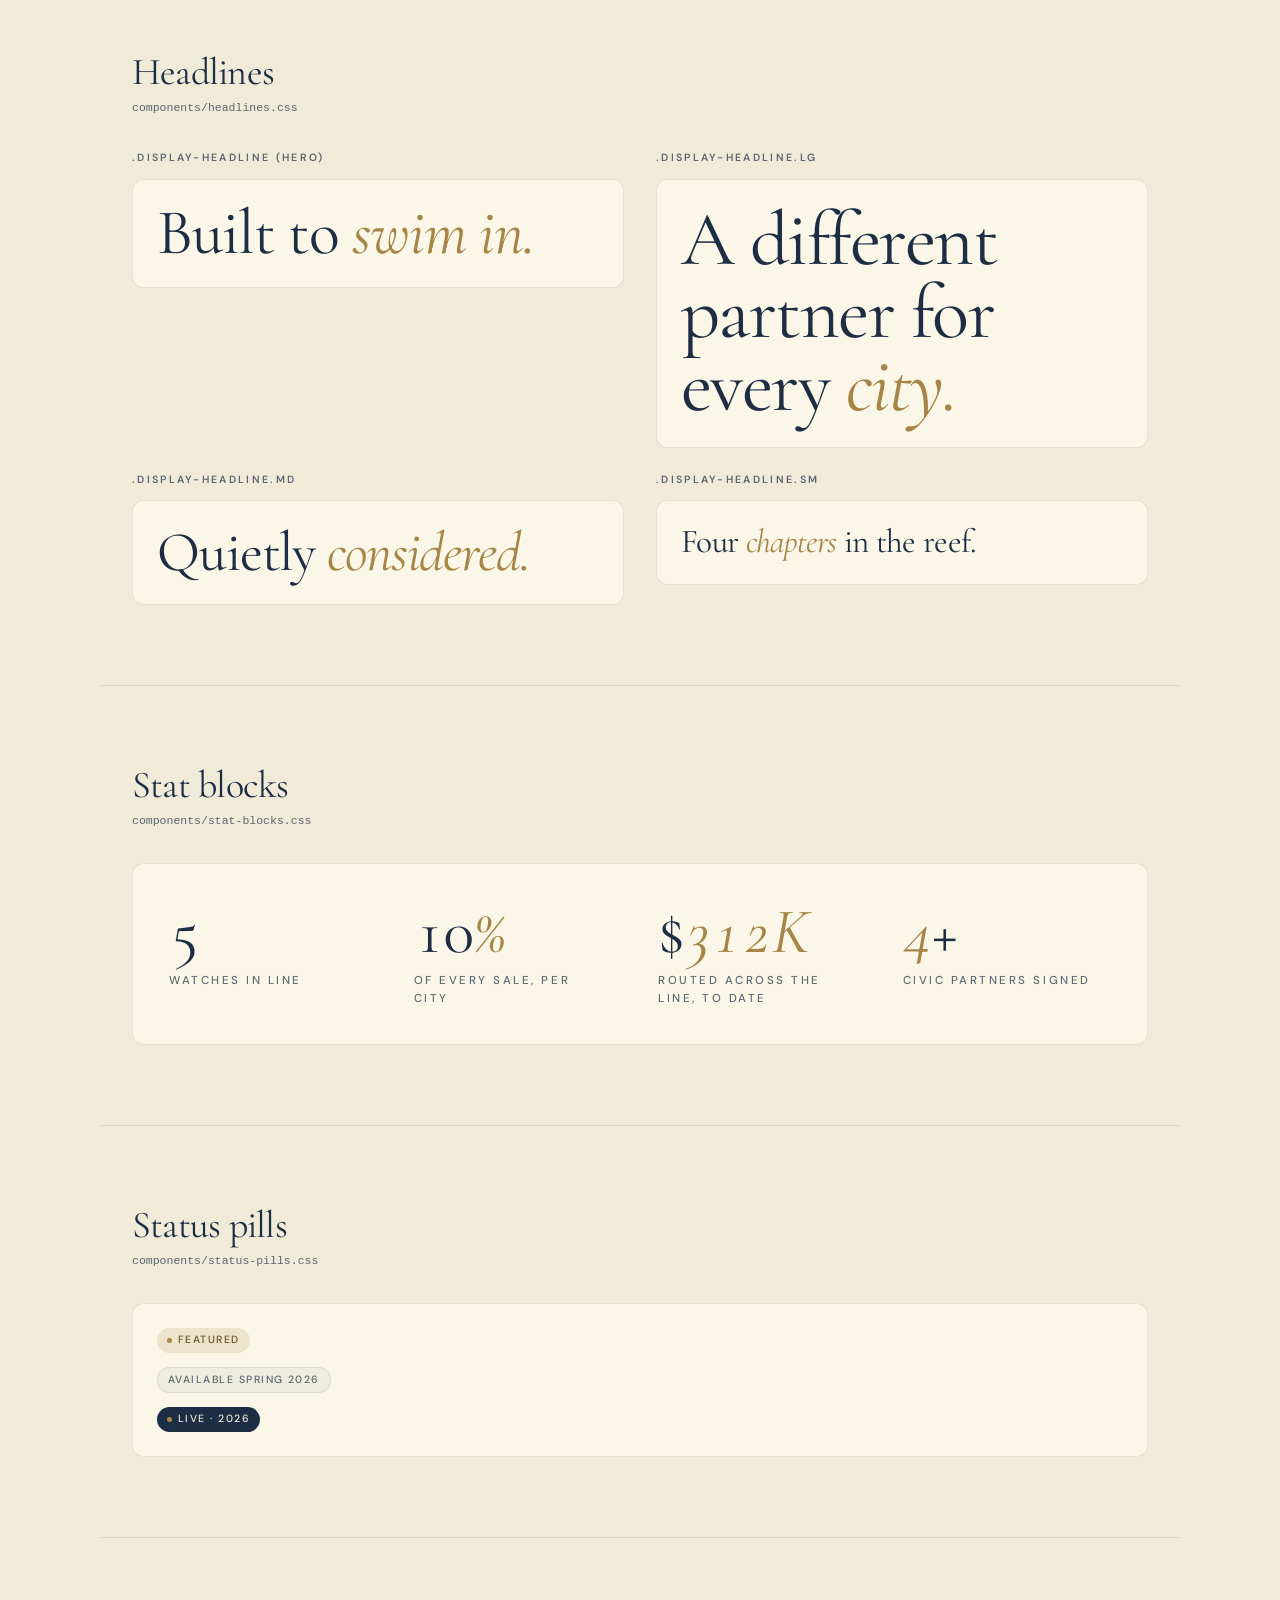
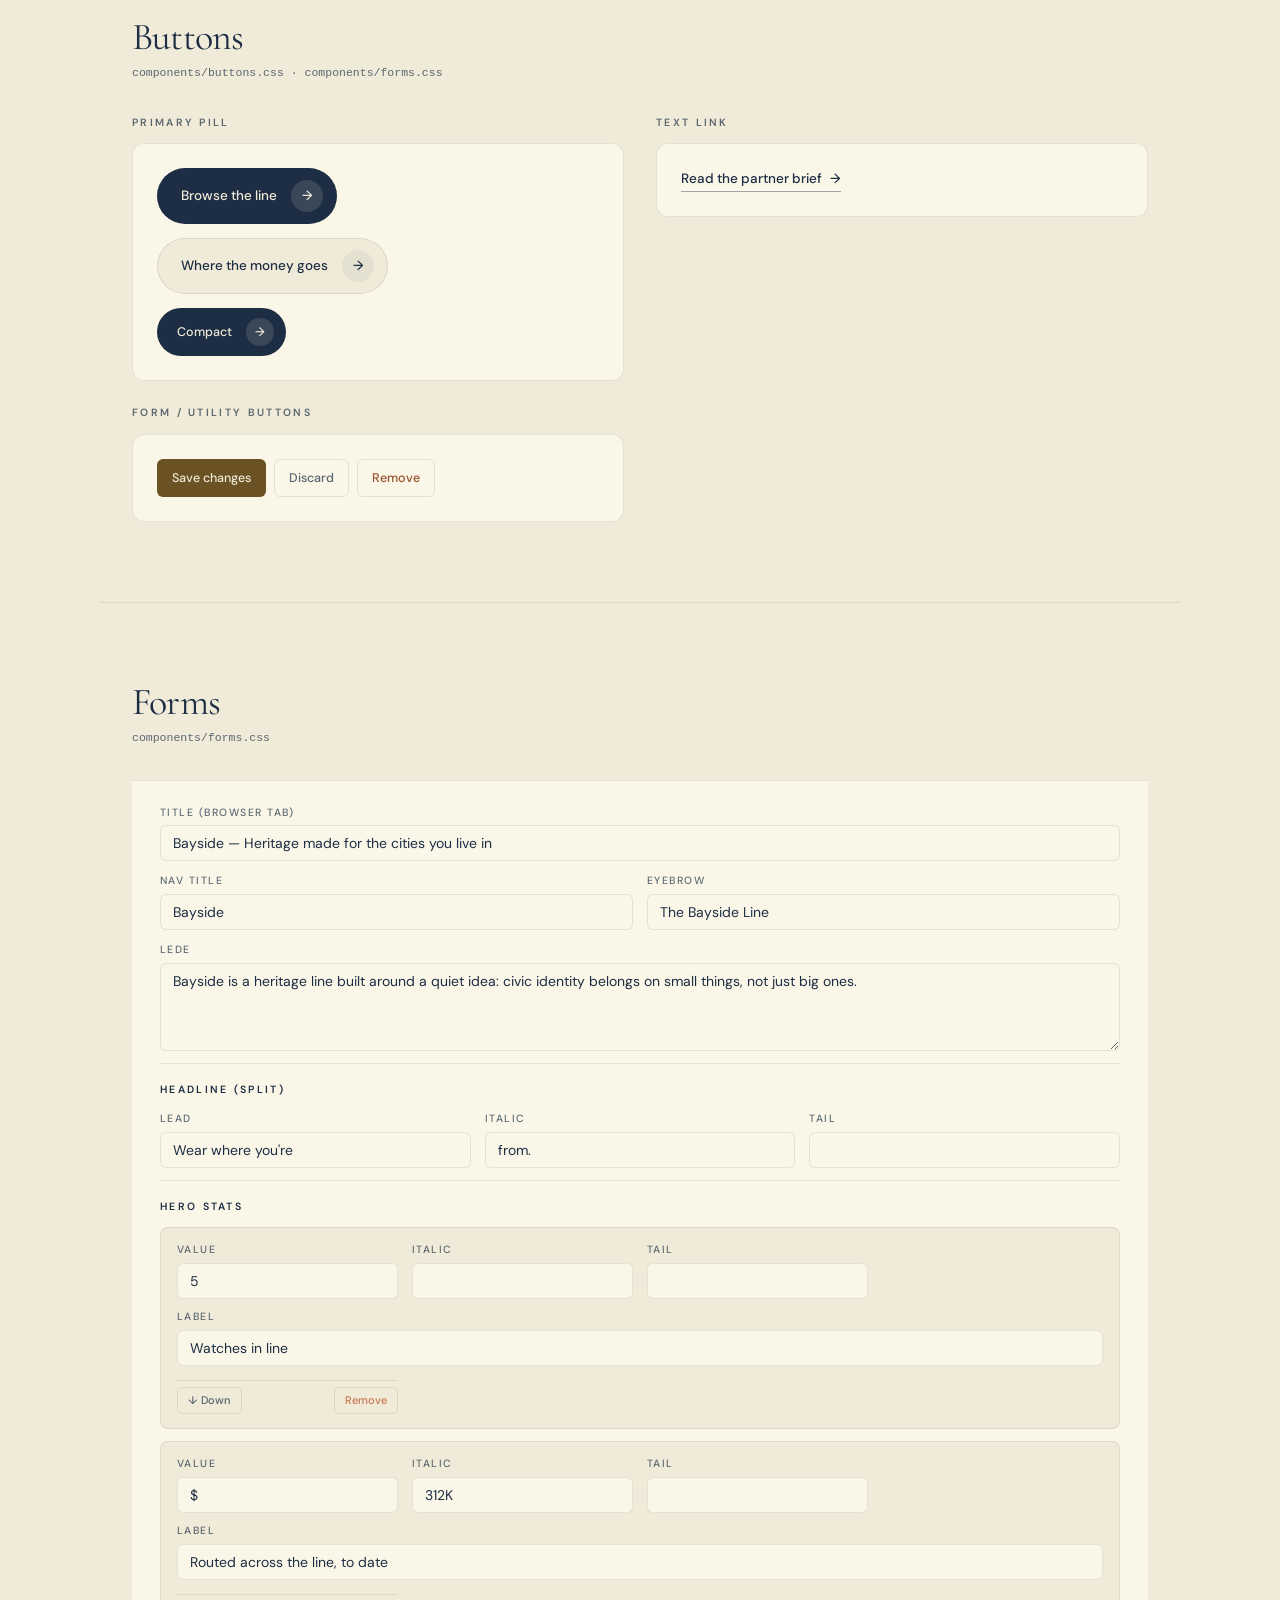
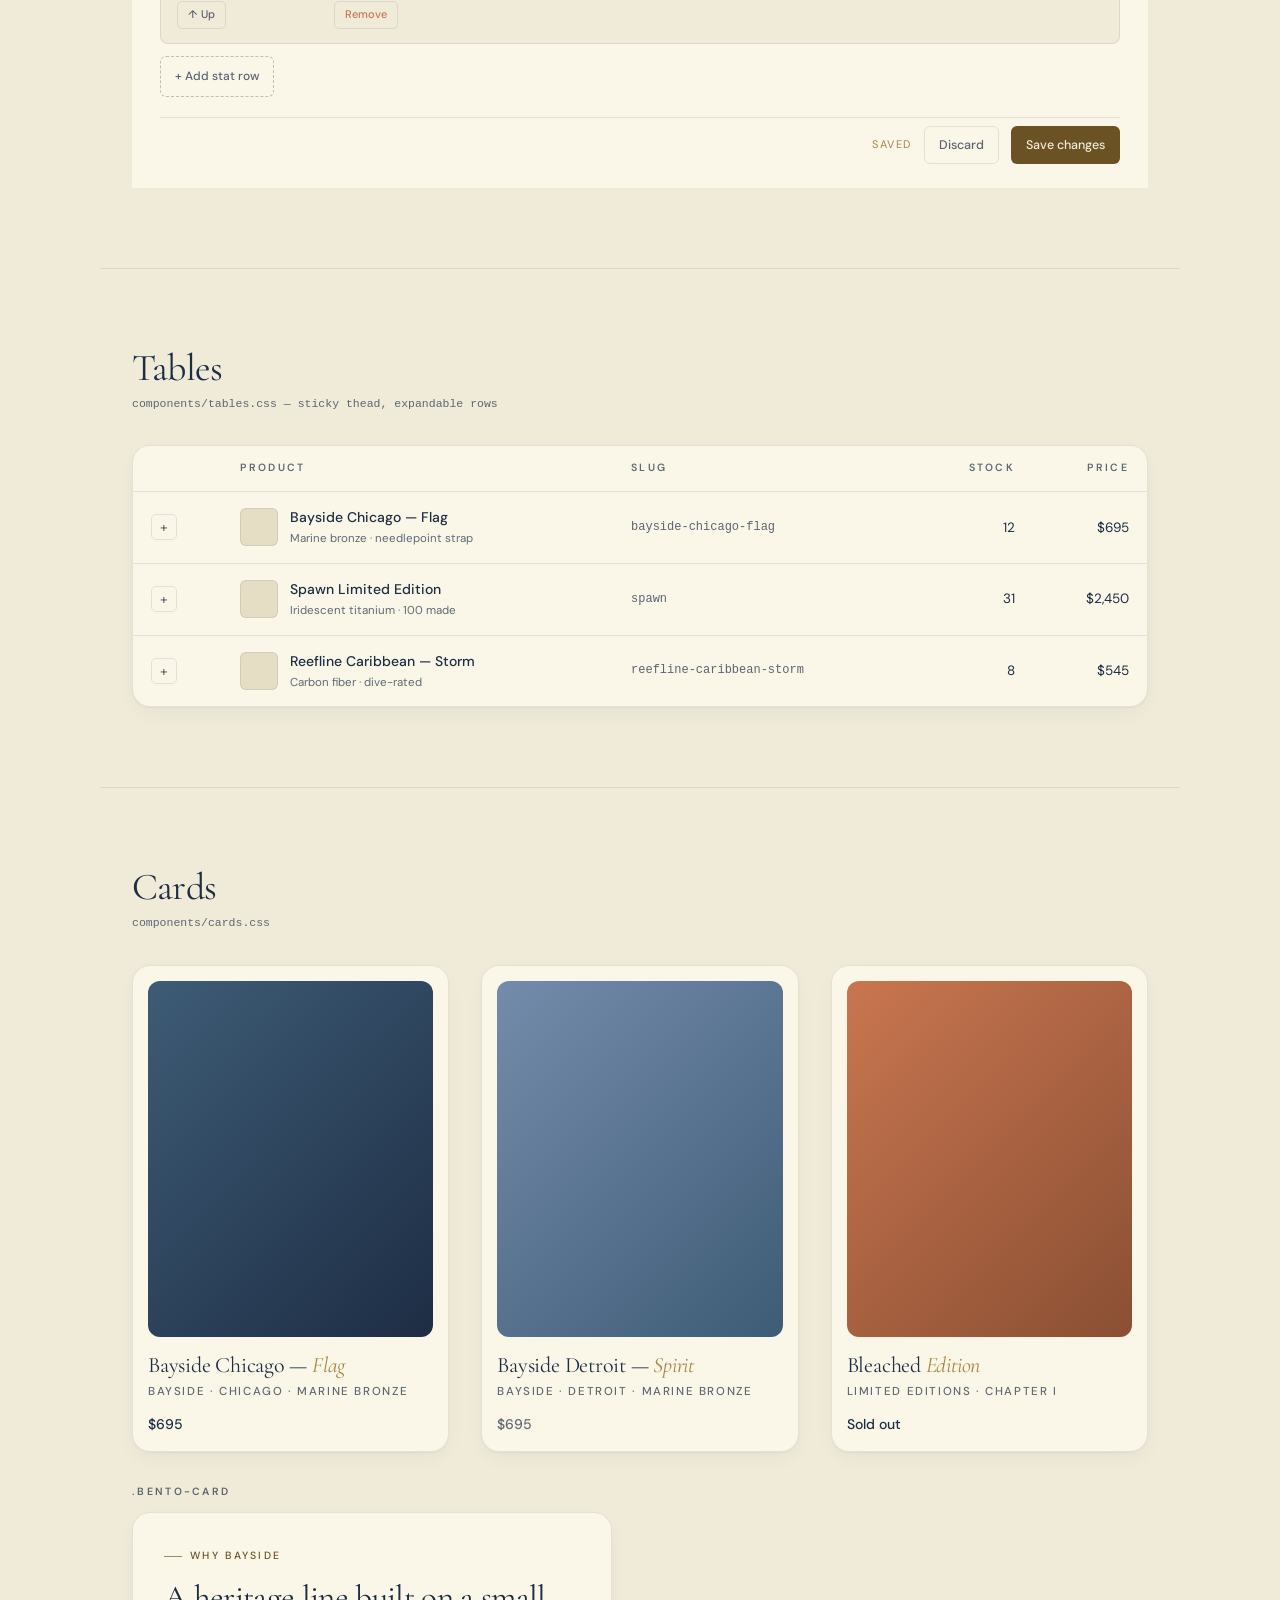
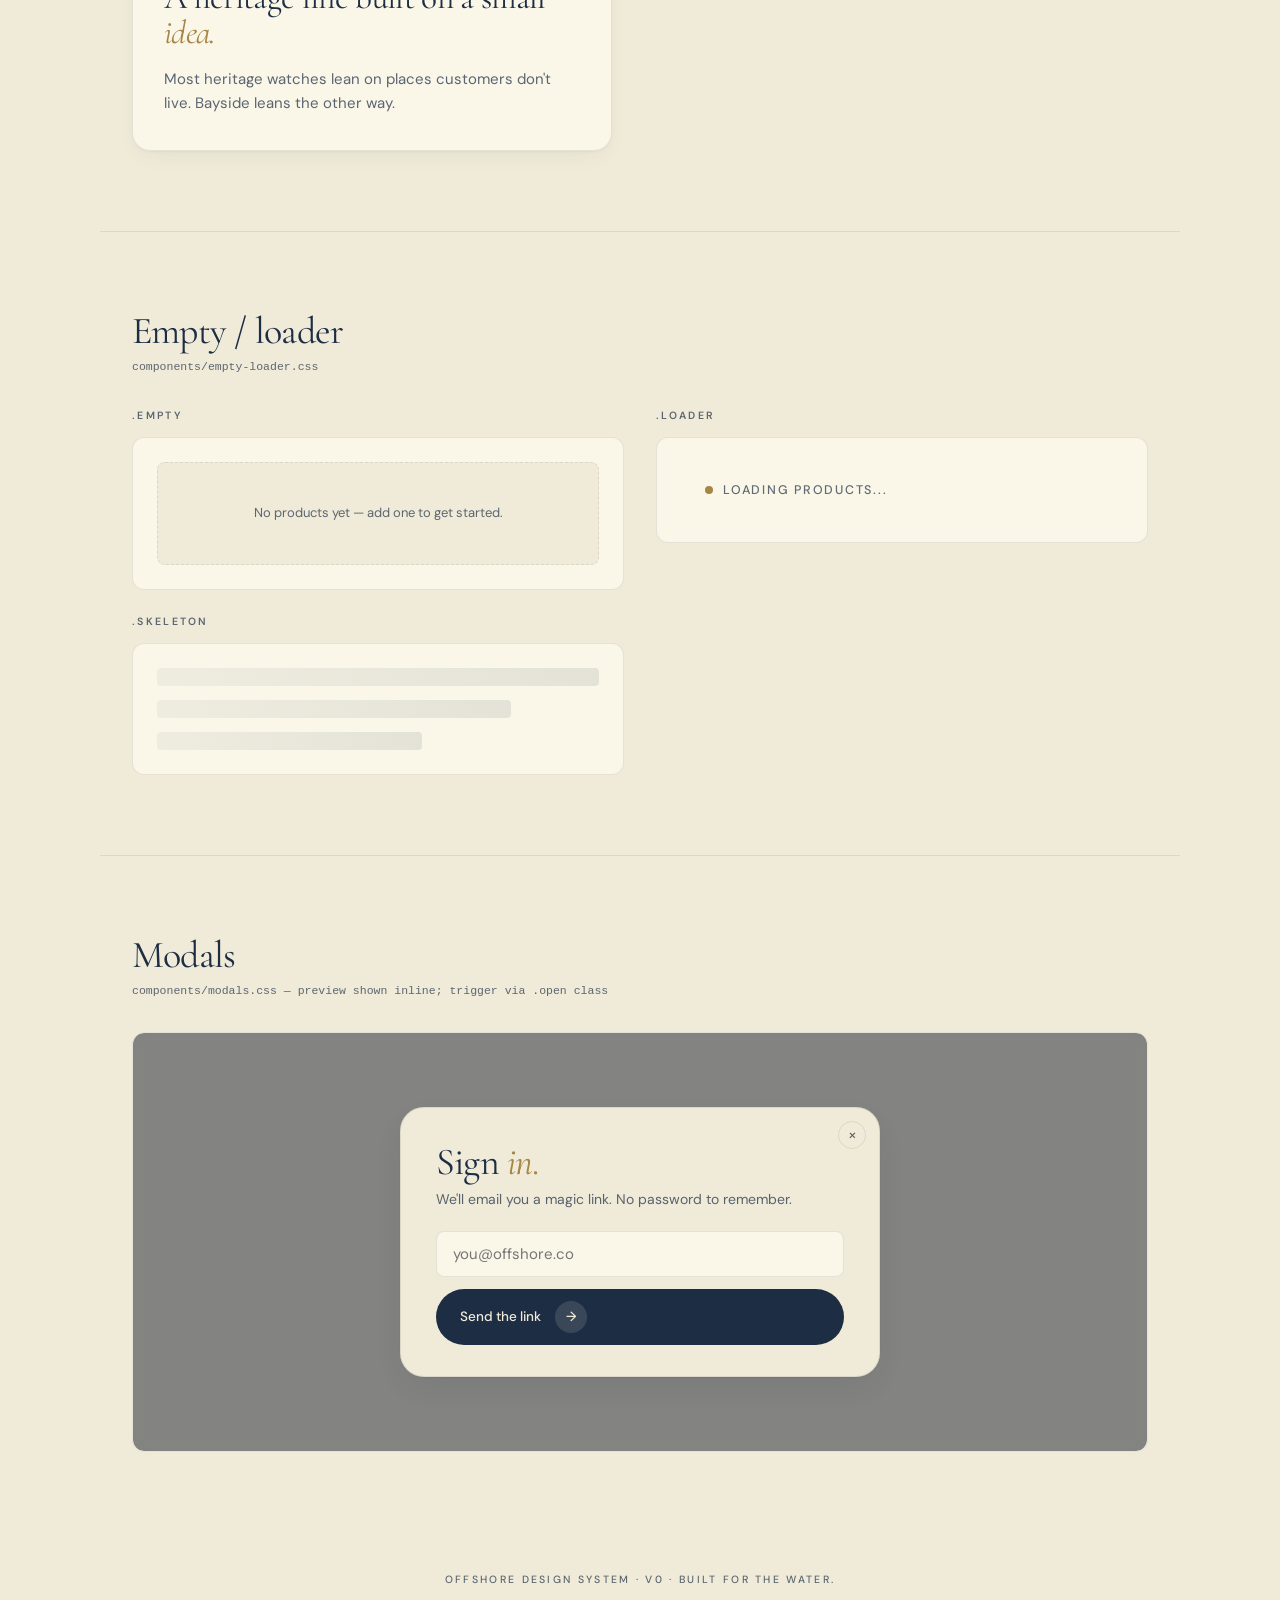
==== commit 167c743b: "tokens: rename --terracotta to --coral with deprecated aliases (decision 05) The warm secondary acce" ====
--- a/preview/index.html
+++ b/preview/index.html
@@ -12,7 +12,7 @@
 <!-- Fonts -->
 <link rel="preconnect" href="https://fonts.googleapis.com">
 <link rel="preconnect" href="https://fonts.gstatic.com" crossorigin>
-<link href="https://fonts.googleapis.com/css2?family=Fraunces:ital,opsz,wght@0,9..144,300;0,9..144,400;0,9..144,500;0,9..144,600;1,9..144,300;1,9..144,400&family=Inter:wght@300;400;500;600&display=swap" rel="stylesheet">
+<link href="https://fonts.googleapis.com/css2?family=Cormorant+Garamond:ital,wght@0,300;0,400;0,500;0,600;1,300;1,400&family=DM+Sans:opsz,wght@9..40,400;9..40,500;9..40,600&display=swap" rel="stylesheet">
 
 <!-- Tokens -->
 <link rel="stylesheet" href="../tokens/colors.css">
@@ -30,7 +30,6 @@
 <link rel="stylesheet" href="../components/modals.css">
 <link rel="stylesheet" href="../components/empty-loader.css">
 <link rel="stylesheet" href="../components/nav.css">
-<link rel="stylesheet" href="../components/pattern.css">
 
 <style>
   /* Preview-page-only chrome — not part of the design system */
@@ -204,7 +203,7 @@
     <div class="swatch"><div class="swatch-chip" style="background:#F0EBD8;"></div><div class="swatch-meta"><strong>Bone</strong>#F0EBD8 · --bone</div></div>
     <div class="swatch"><div class="swatch-chip" style="background:#FAF7E8;"></div><div class="swatch-meta"><strong>Paper</strong>#FAF7E8 · --paper</div></div>
     <div class="swatch"><div class="swatch-chip" style="background:#748CAB;"></div><div class="swatch-meta"><strong>Brass</strong>#748CAB · --brass</div></div>
-    <div class="swatch"><div class="swatch-chip" style="background:#c97650;"></div><div class="swatch-meta"><strong>Terracotta</strong>#c97650 · --terracotta</div></div>
+    <div class="swatch"><div class="swatch-chip" style="background:#c97650;"></div><div class="swatch-meta"><strong>Coral</strong>#c97650 · --coral</div></div>
   </div>
 
   <div class="demo-label">Ink scale (opacity ramp on navy)</div>
@@ -225,7 +224,7 @@
 
   <div class="demo-grid">
     <div class="demo">
-      <div class="demo-label">Editorial display (Fraunces)</div>
+      <div class="demo-label">Editorial display (Cormorant Garamond)</div>
       <div class="demo-stage">
         <div class="display-serif" style="font-size: 56px;">Wear where you're <em class="brass">from.</em></div>
         <div class="display-serif" style="font-size: 38px;">A heritage line built on a small <em class="brass">idea.</em></div>
@@ -245,7 +244,7 @@
       <div class="demo-label">Lede + body</div>
       <div class="demo-stage">
         <p class="lede">Most heritage watches lean on places customers don't live — Geneva, Milan, the Côte d'Azur. Bayside leans the other way.</p>
-        <p style="margin: 0; max-width: 50ch;">Standard body text uses Inter at 15px / 1.6 line-height. Punctuation italic <em class="brass">like this</em> uses the brass color through the <code>em.brass</code> rule.</p>
+        <p style="margin: 0; max-width: 50ch;">Standard body text uses DM Sans at 15px / 1.6 line-height. Punctuation italic <em class="brass">like this</em> uses the brass color through the <code>em.brass</code> rule.</p>
       </div>
     </div>
 
@@ -572,52 +571,6 @@
 </section>
 
 <!-- ============================================================== -->
-<section class="section-block" id="patterns">
-  <h2>Pattern</h2>
-  <div class="section-meta">components/pattern.css · patterns/depth-contours.svg</div>
-
-  <div class="demo-grid">
-    <div class="demo">
-      <div class="demo-label">Brass on navy (hero / packaging interior)</div>
-      <div class="demo-stage" style="background: var(--navy-deep); padding: 24px; border-radius: 12px;">
-        <div class="pattern-depth on-navy" aria-hidden="true">
-          <svg xmlns="http://www.w3.org/2000/svg" viewBox="0 0 400 200" preserveAspectRatio="xMidYMax slice" fill="none" stroke="currentColor">
-            <g stroke-width="1" stroke-linecap="round">
-              <path d="M 0 200 A 200 200 0 0 0 400 200" opacity="0.78"/>
-              <path d="M 30 200 A 170 170 0 0 0 370 200" opacity="0.64"/>
-              <path d="M 60 200 A 140 140 0 0 0 340 200" opacity="0.52"/>
-              <path d="M 90 200 A 110 110 0 0 0 310 200" opacity="0.40"/>
-              <path d="M 120 200 A 80 80 0 0 0 280 200" opacity="0.30"/>
-              <path d="M 150 200 A 50 50 0 0 0 250 200" opacity="0.20"/>
-              <path d="M 180 200 A 20 20 0 0 0 220 200" opacity="0.12"/>
-            </g>
-          </svg>
-        </div>
-      </div>
-    </div>
-
-    <div class="demo">
-      <div class="demo-label">Brass-deep on bone (footer / empty state)</div>
-      <div class="demo-stage" style="background: var(--bone); padding: 24px; border-radius: 12px;">
-        <div class="pattern-depth on-bone compact" aria-hidden="true">
-          <svg xmlns="http://www.w3.org/2000/svg" viewBox="0 0 400 200" preserveAspectRatio="xMidYMax slice" fill="none" stroke="currentColor">
-            <g stroke-width="1" stroke-linecap="round">
-              <path d="M 0 200 A 200 200 0 0 0 400 200" opacity="0.78"/>
-              <path d="M 30 200 A 170 170 0 0 0 370 200" opacity="0.64"/>
-              <path d="M 60 200 A 140 140 0 0 0 340 200" opacity="0.52"/>
-              <path d="M 90 200 A 110 110 0 0 0 310 200" opacity="0.40"/>
-              <path d="M 120 200 A 80 80 0 0 0 280 200" opacity="0.30"/>
-              <path d="M 150 200 A 50 50 0 0 0 250 200" opacity="0.20"/>
-              <path d="M 180 200 A 20 20 0 0 0 220 200" opacity="0.12"/>
-            </g>
-          </svg>
-        </div>
-      </div>
-    </div>
-  </div>
-</section>
-
-<!-- ============================================================== -->
 <section class="section-block" id="modals">
   <h2>Modals</h2>
   <div class="section-meta">components/modals.css — preview shown inline; trigger via .open class</div>
--- a/tokens/colors.css
+++ b/tokens/colors.css
@@ -6,7 +6,8 @@
    The palette is built around a hierarchy of warm cream surfaces against deep
    navy ink. Brass (warm aged brass, the marine-instrument accent) is the only
    accent — used for italic punctuation, eyebrows, and small details.
-   Terracotta is a warm second accent used sparingly for cause-aligned moments.
+   Coral is a warm second accent used sparingly for cause-aligned moments
+   (formerly named --terracotta; the old name is kept as a deprecated alias).
 
    --bone is the primary background. --paper is a slightly warmer secondary
    surface for cards and lifted regions. --sand is a warmer still tertiary
@@ -25,7 +26,7 @@
      --bone → dark navy   (background inverts)
      --navy → cream       (ink inverts)
      --navy-deep stays    (deep sections keep their character)
-     --brass / --terracotta unchanged (work on both)
+     --brass / --coral unchanged (work on both)
 ============================================================================= */
 
 :root {
@@ -48,11 +49,20 @@
      (see tokens/dark.css + js/theme.js). */
   --brass-deep:  #6B5224;
 
-  --terracotta:  #c97650;
+  --coral:       #c97650;
   /* Same brand-vs-AA pattern as brass-deep — used for .btn.danger text and
-     inline terracotta warnings. ~5:1 on bone. Dark mode override flips to a
+     inline coral warnings. ~5:1 on bone. Dark mode override flips to a
      lighter shade so contrast holds against dark surfaces too. */
-  --terracotta-deep: #99502E;
+  --coral-deep:  #99502E;
+
+  /* DEPRECATED ALIASES — use --coral / --coral-deep in new code.
+     Renamed in v0.2 (decision 05) to align naming with the brand's
+     ocean-preservation mission (coral bleaching is the cause story).
+     Old names still resolve via var() so external consumers don't break;
+     remove these aliases after a release once the storefront and pipeline
+     have migrated. */
+  --terracotta:      var(--coral);
+  --terracotta-deep: var(--coral-deep);
 
   /* INK SCALE — opacity ramp on navy */
   --ink:           var(--navy);
--- a/components/forms.css
+++ b/components/forms.css
@@ -190,13 +190,13 @@
 
 .btn.danger {
   background: transparent;
-  /* Deeper terracotta for AA contrast — original on bone is 3.15:1. */
-  color: var(--terracotta-deep, var(--terracotta));
+  /* Deeper coral for AA contrast — original on bone is 3.15:1. */
+  color: var(--coral-deep, var(--coral));
   border-color: var(--ink-hairline);
 }
 .btn.danger:hover {
   background: rgba(201, 118, 80, 0.08);
-  border-color: var(--terracotta);
+  border-color: var(--coral);
 }
 
 /* ----- Variant-row pattern — repeating sub-records inside a form ------- */
@@ -256,10 +256,10 @@
   border-color: var(--ink-quiet);
 }
 .variant-row-actions button.danger {
-  color: var(--terracotta);
+  color: var(--coral);
 }
 .variant-row-actions button.danger:hover {
-  border-color: var(--terracotta);
+  border-color: var(--coral);
 }
 
 .variant-add-btn {
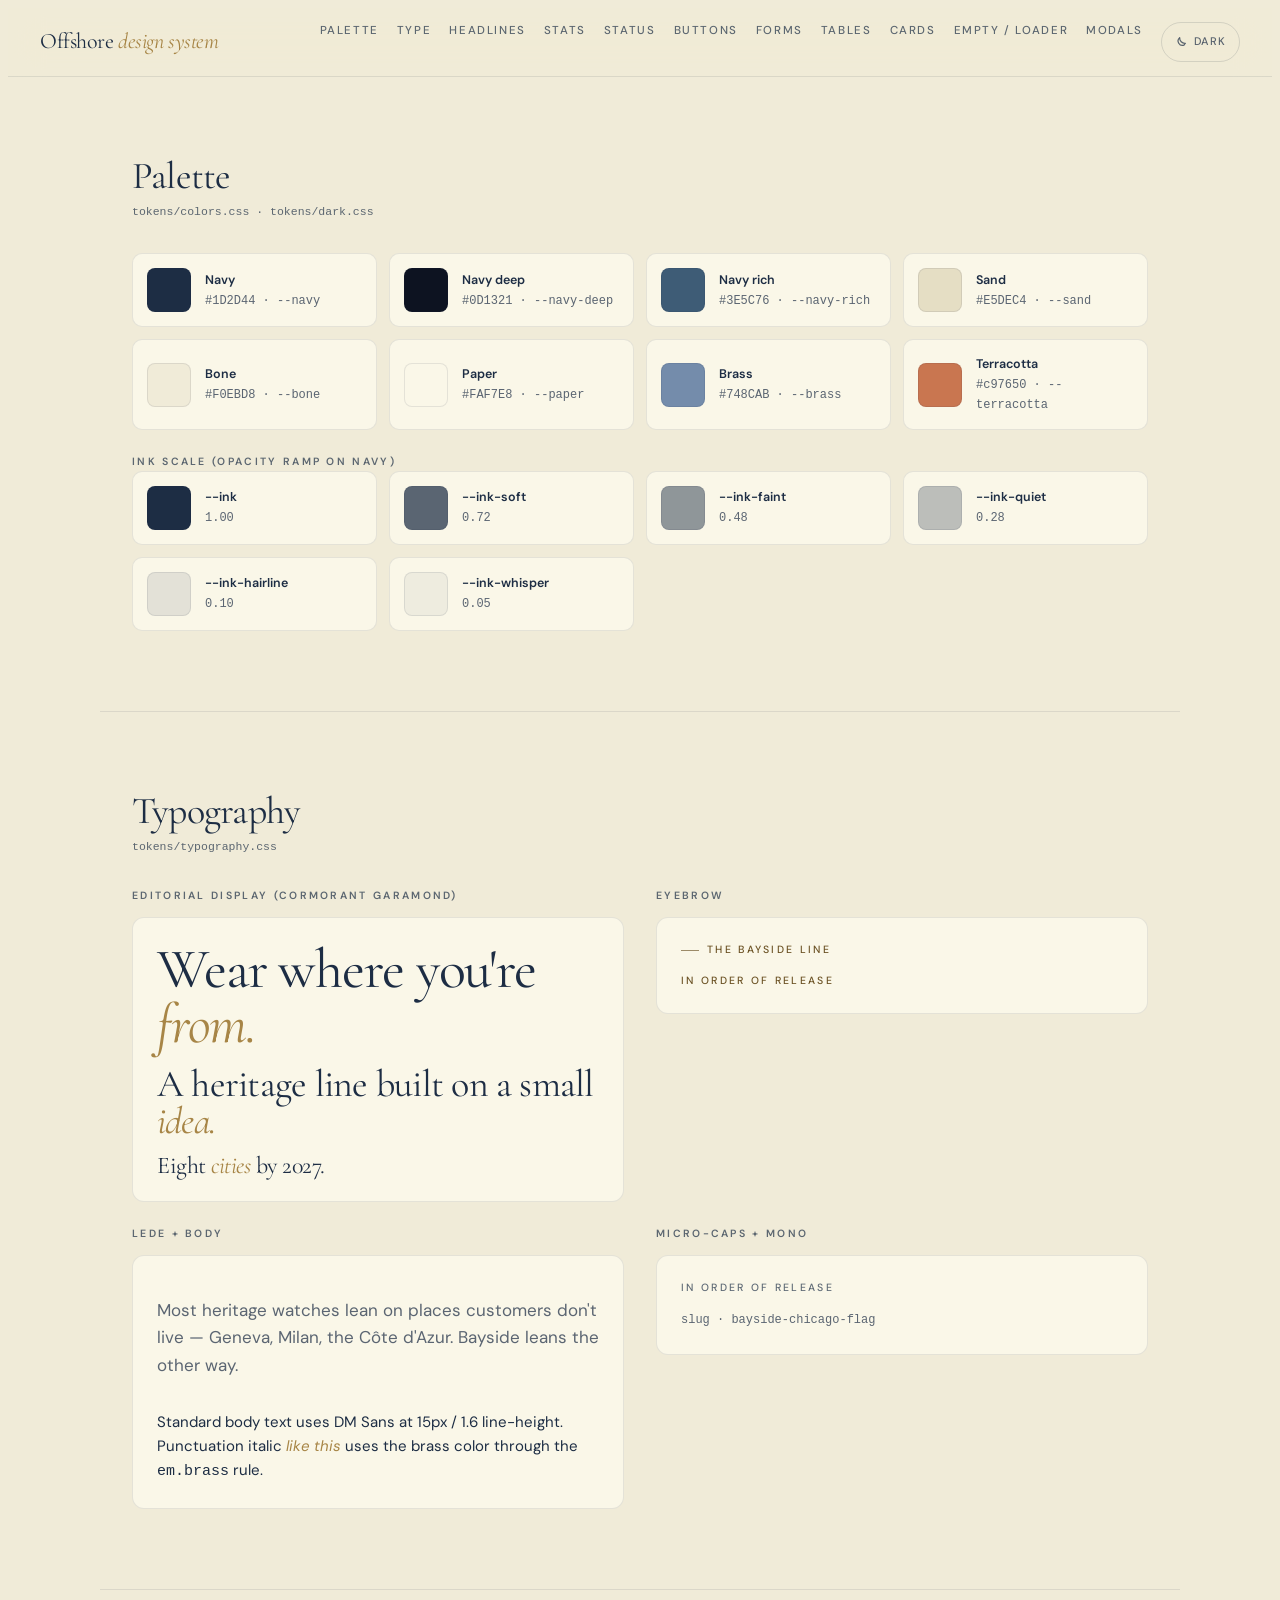
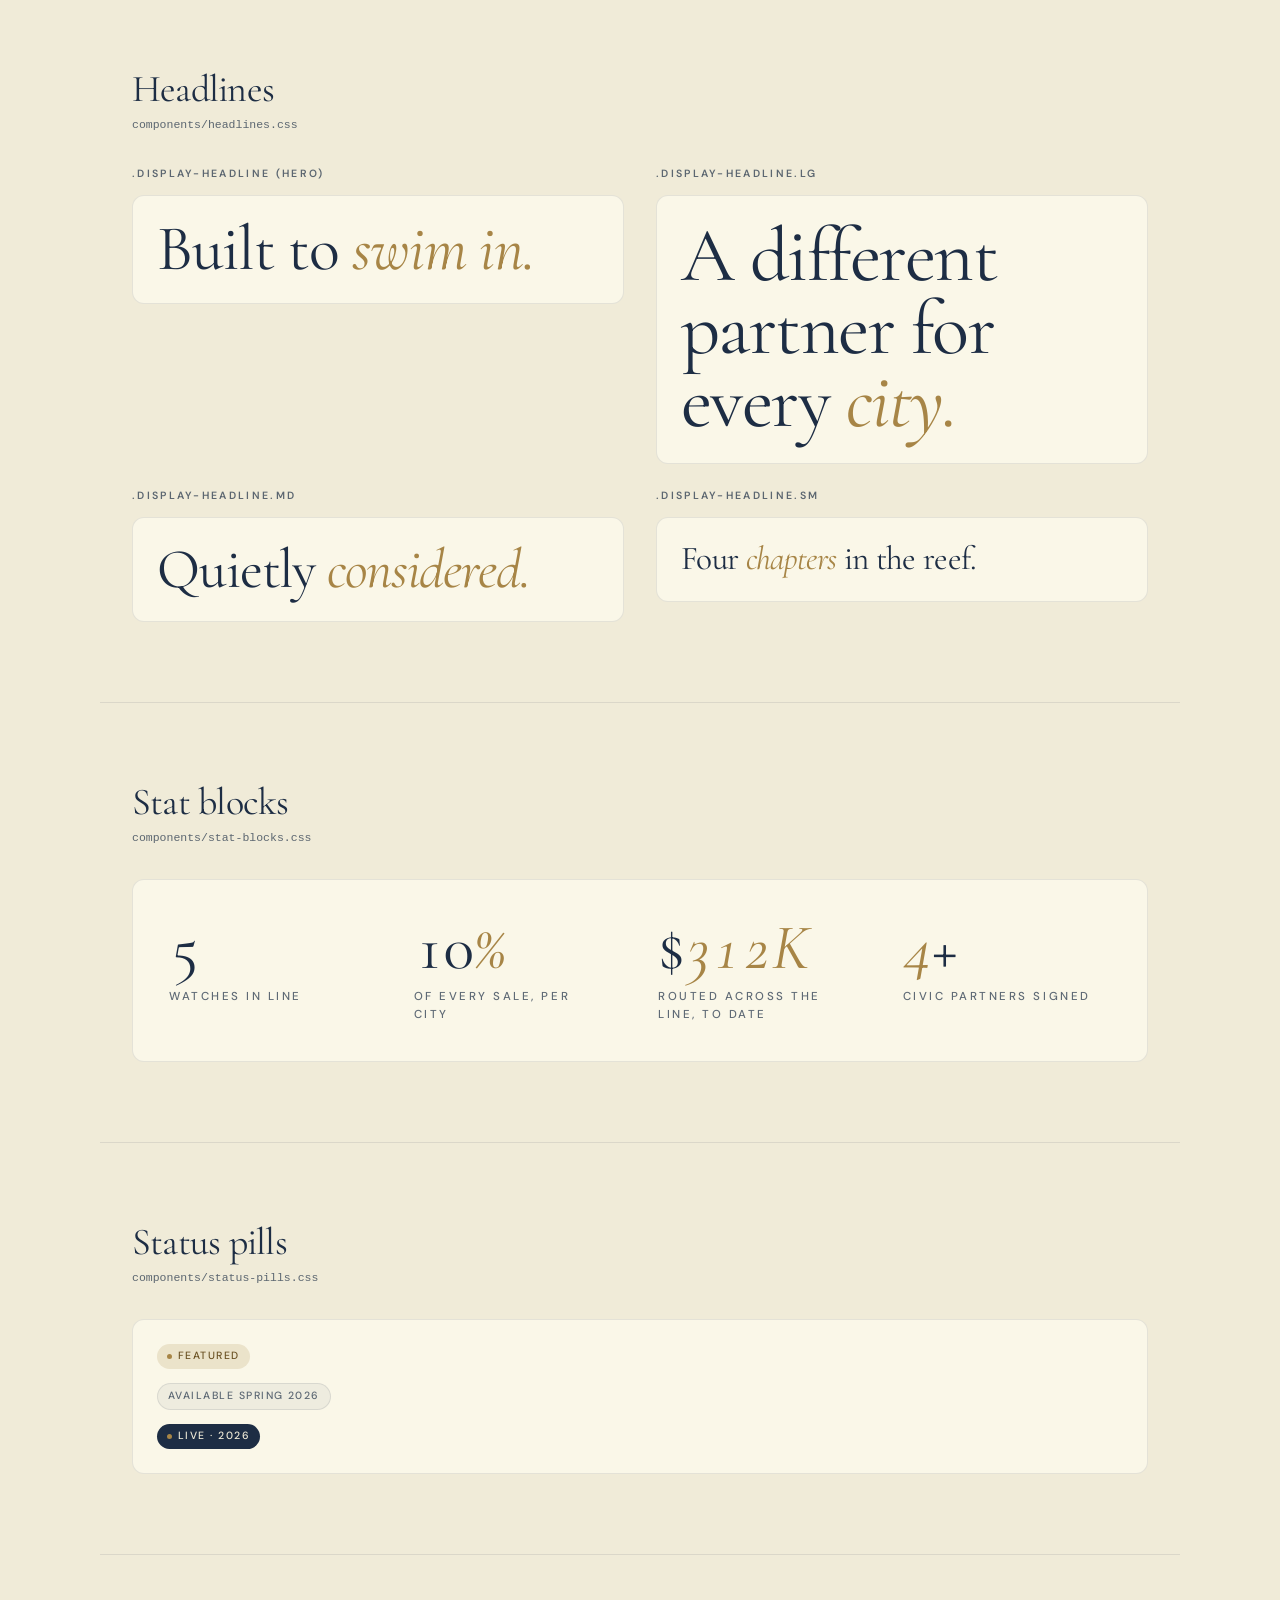
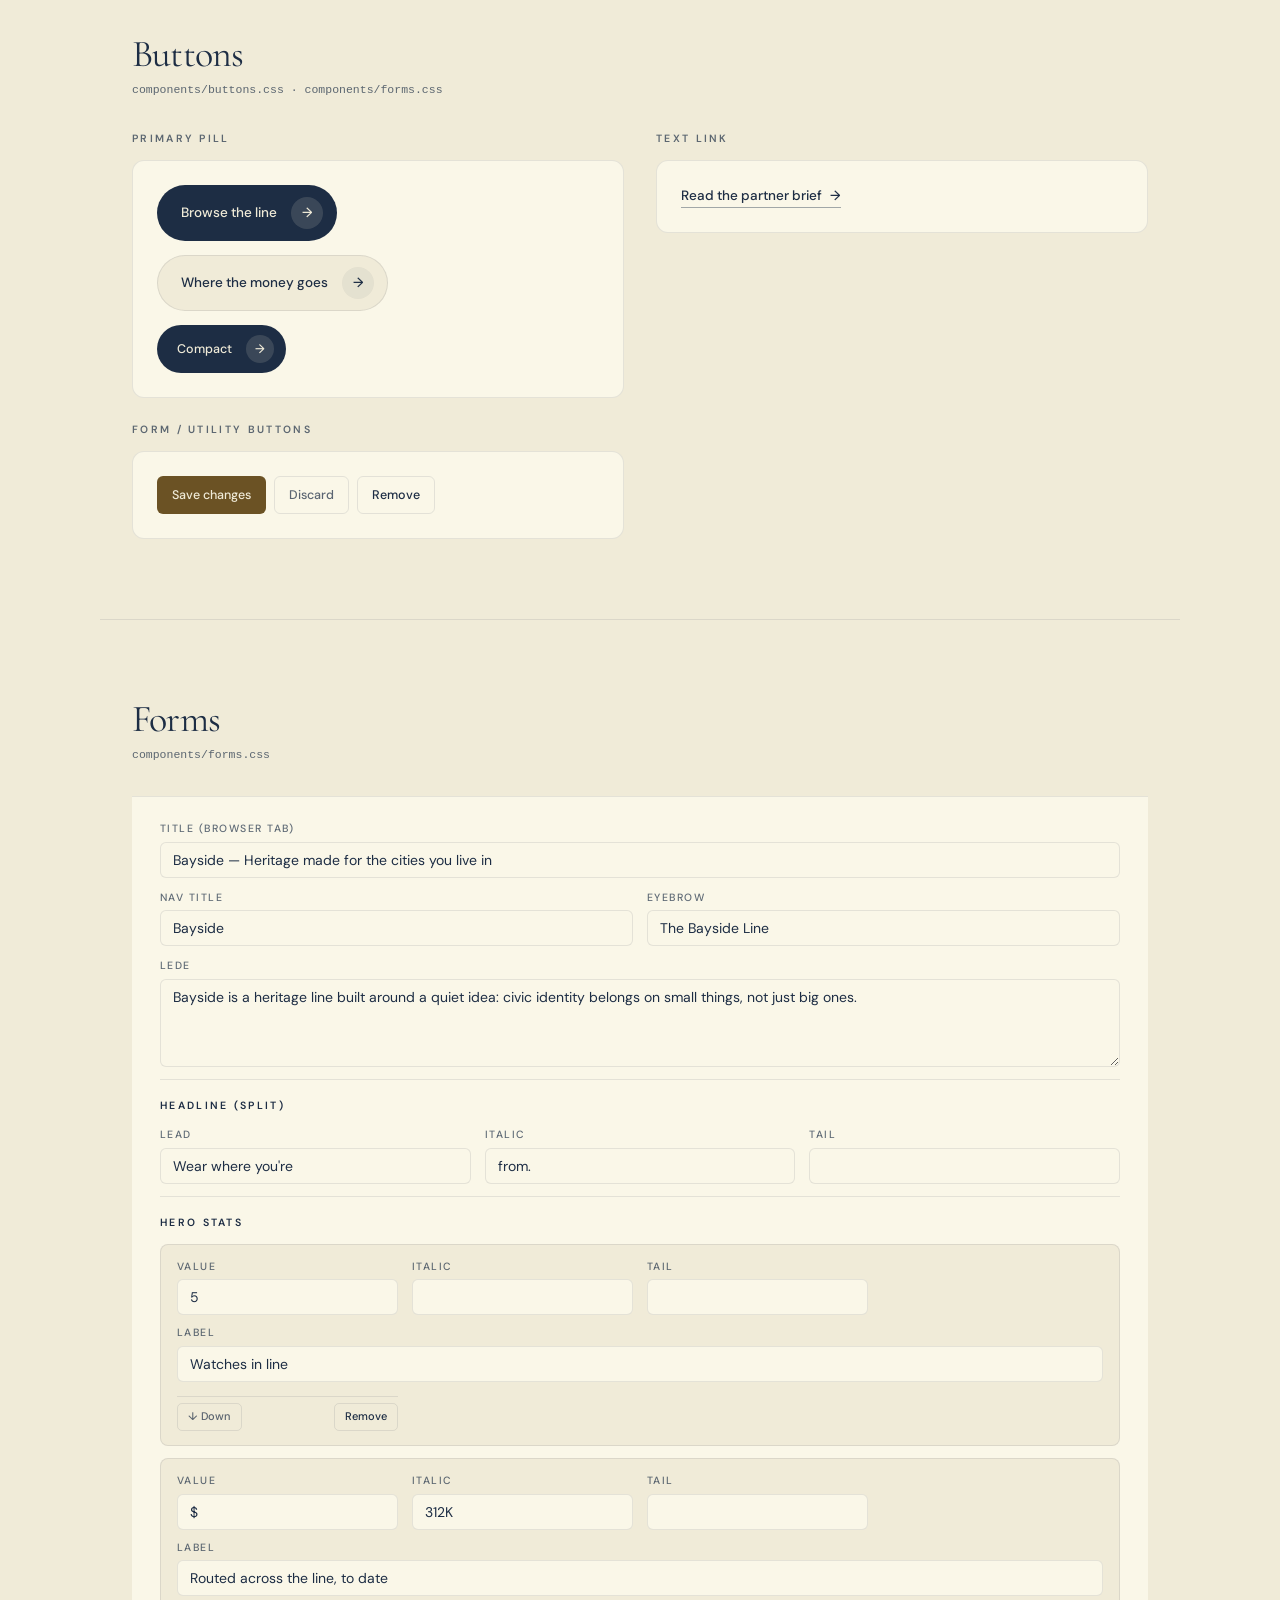
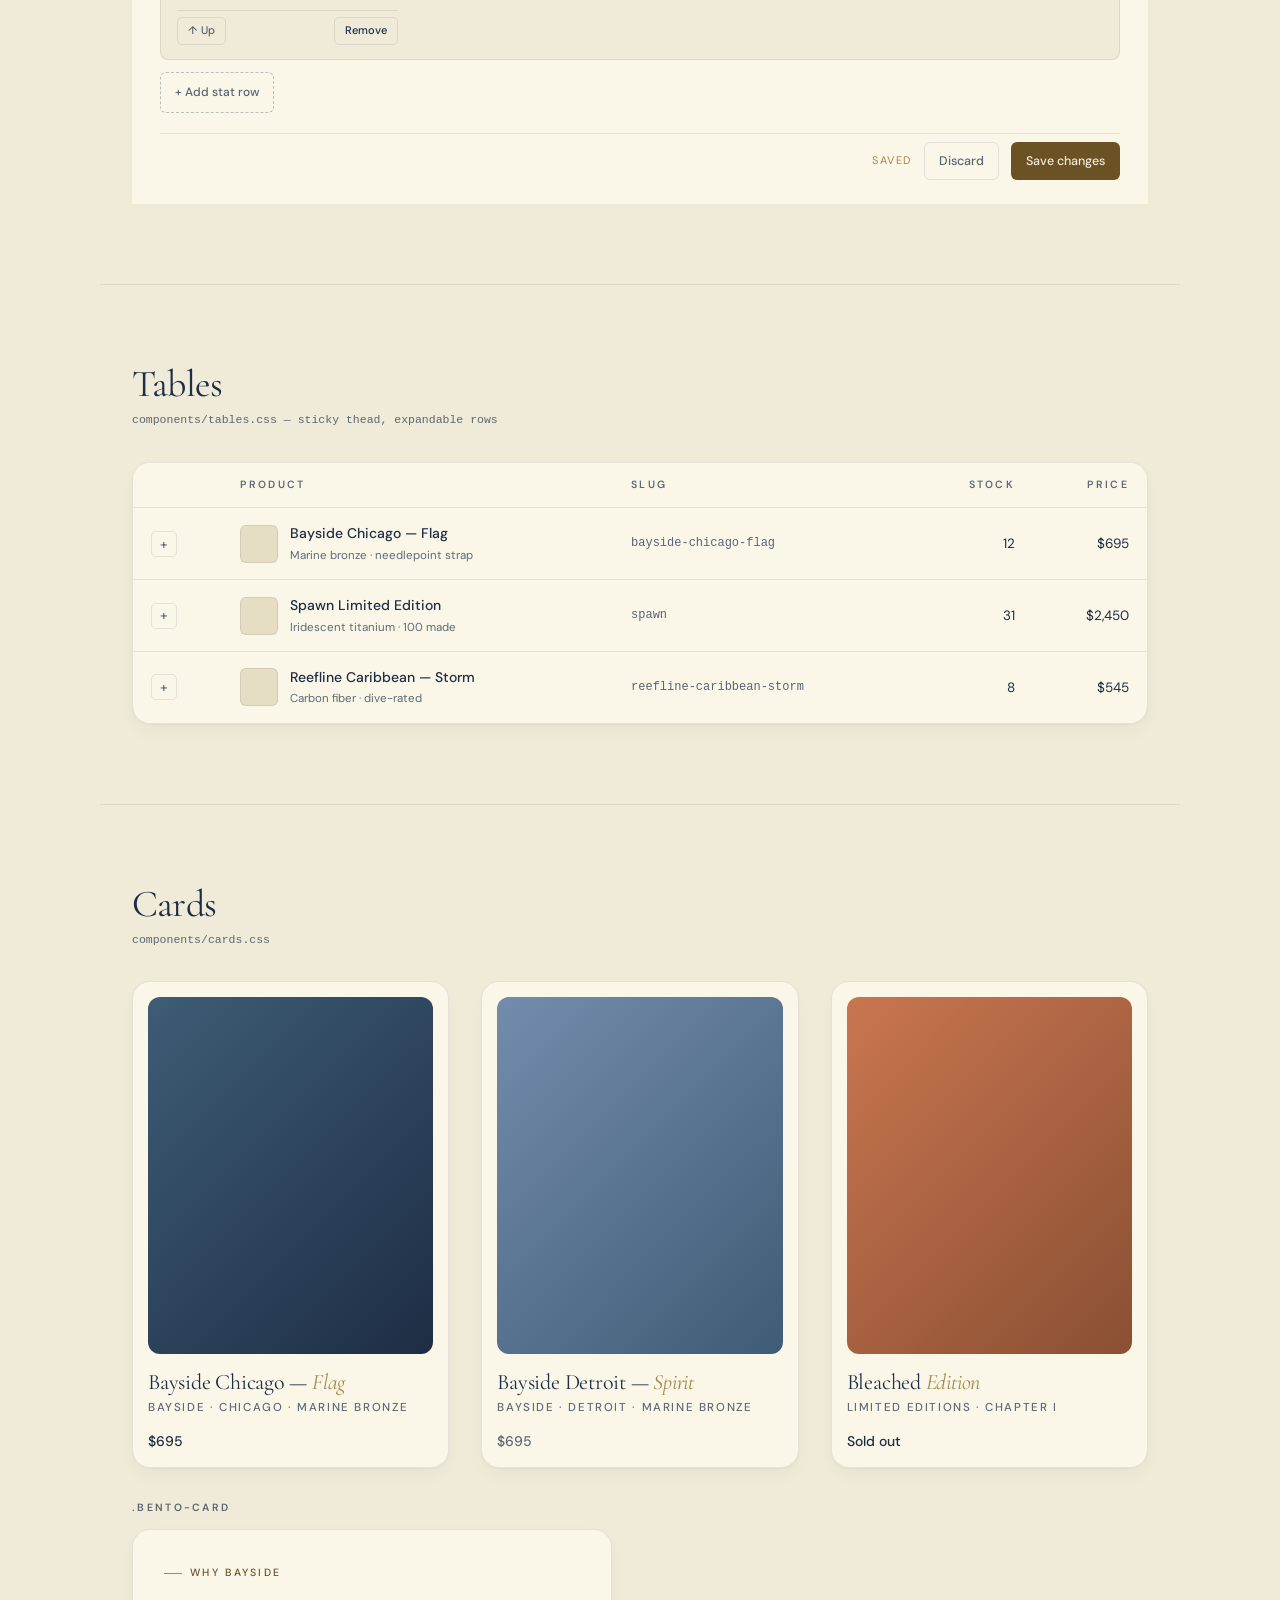
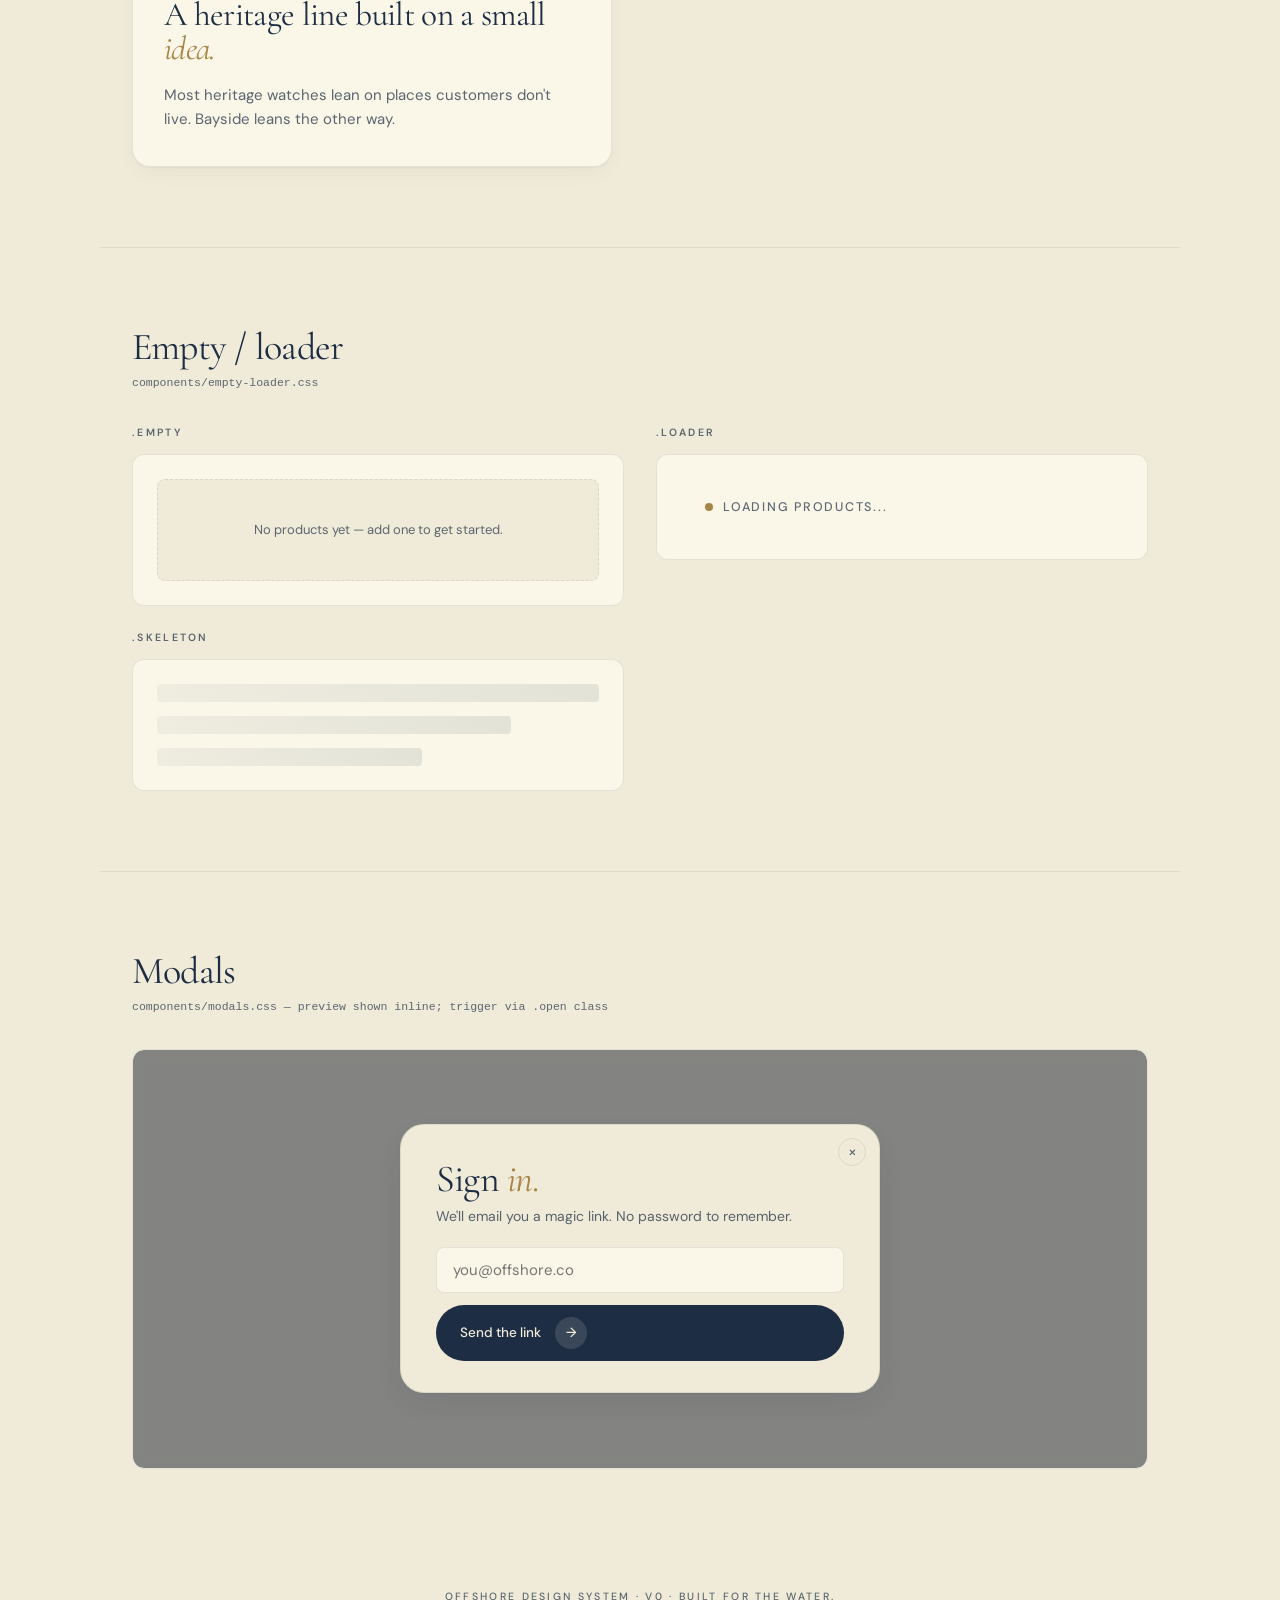
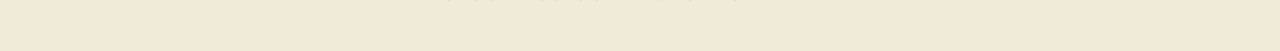
==== commit 67814da9: "Merge pull request #2 from 4qfzhzxprr-png/refine/type-cormorant-dm-sans tokens: swap type pair to Co" ====
--- a/preview/index.html
+++ b/preview/index.html
@@ -203,7 +203,7 @@
     <div class="swatch"><div class="swatch-chip" style="background:#F0EBD8;"></div><div class="swatch-meta"><strong>Bone</strong>#F0EBD8 · --bone</div></div>
     <div class="swatch"><div class="swatch-chip" style="background:#FAF7E8;"></div><div class="swatch-meta"><strong>Paper</strong>#FAF7E8 · --paper</div></div>
     <div class="swatch"><div class="swatch-chip" style="background:#748CAB;"></div><div class="swatch-meta"><strong>Brass</strong>#748CAB · --brass</div></div>
-    <div class="swatch"><div class="swatch-chip" style="background:#c97650;"></div><div class="swatch-meta"><strong>Coral</strong>#c97650 · --coral</div></div>
+    <div class="swatch"><div class="swatch-chip" style="background:#c97650;"></div><div class="swatch-meta"><strong>Terracotta</strong>#c97650 · --terracotta</div></div>
   </div>
 
   <div class="demo-label">Ink scale (opacity ramp on navy)</div>
--- a/tokens/colors.css
+++ b/tokens/colors.css
@@ -6,8 +6,7 @@
    The palette is built around a hierarchy of warm cream surfaces against deep
    navy ink. Brass (warm aged brass, the marine-instrument accent) is the only
    accent — used for italic punctuation, eyebrows, and small details.
-   Coral is a warm second accent used sparingly for cause-aligned moments
-   (formerly named --terracotta; the old name is kept as a deprecated alias).
+   Terracotta is a warm second accent used sparingly for cause-aligned moments.
 
    --bone is the primary background. --paper is a slightly warmer secondary
    surface for cards and lifted regions. --sand is a warmer still tertiary
@@ -26,7 +25,7 @@
      --bone → dark navy   (background inverts)
      --navy → cream       (ink inverts)
      --navy-deep stays    (deep sections keep their character)
-     --brass / --coral unchanged (work on both)
+     --brass / --terracotta unchanged (work on both)
 ============================================================================= */
 
 :root {
@@ -49,20 +48,11 @@
      (see tokens/dark.css + js/theme.js). */
   --brass-deep:  #6B5224;
 
-  --coral:       #c97650;
+  --terracotta:  #c97650;
   /* Same brand-vs-AA pattern as brass-deep — used for .btn.danger text and
-     inline coral warnings. ~5:1 on bone. Dark mode override flips to a
+     inline terracotta warnings. ~5:1 on bone. Dark mode override flips to a
      lighter shade so contrast holds against dark surfaces too. */
-  --coral-deep:  #99502E;
-
-  /* DEPRECATED ALIASES — use --coral / --coral-deep in new code.
-     Renamed in v0.2 (decision 05) to align naming with the brand's
-     ocean-preservation mission (coral bleaching is the cause story).
-     Old names still resolve via var() so external consumers don't break;
-     remove these aliases after a release once the storefront and pipeline
-     have migrated. */
-  --terracotta:      var(--coral);
-  --terracotta-deep: var(--coral-deep);
+  --terracotta-deep: #99502E;
 
   /* INK SCALE — opacity ramp on navy */
   --ink:           var(--navy);
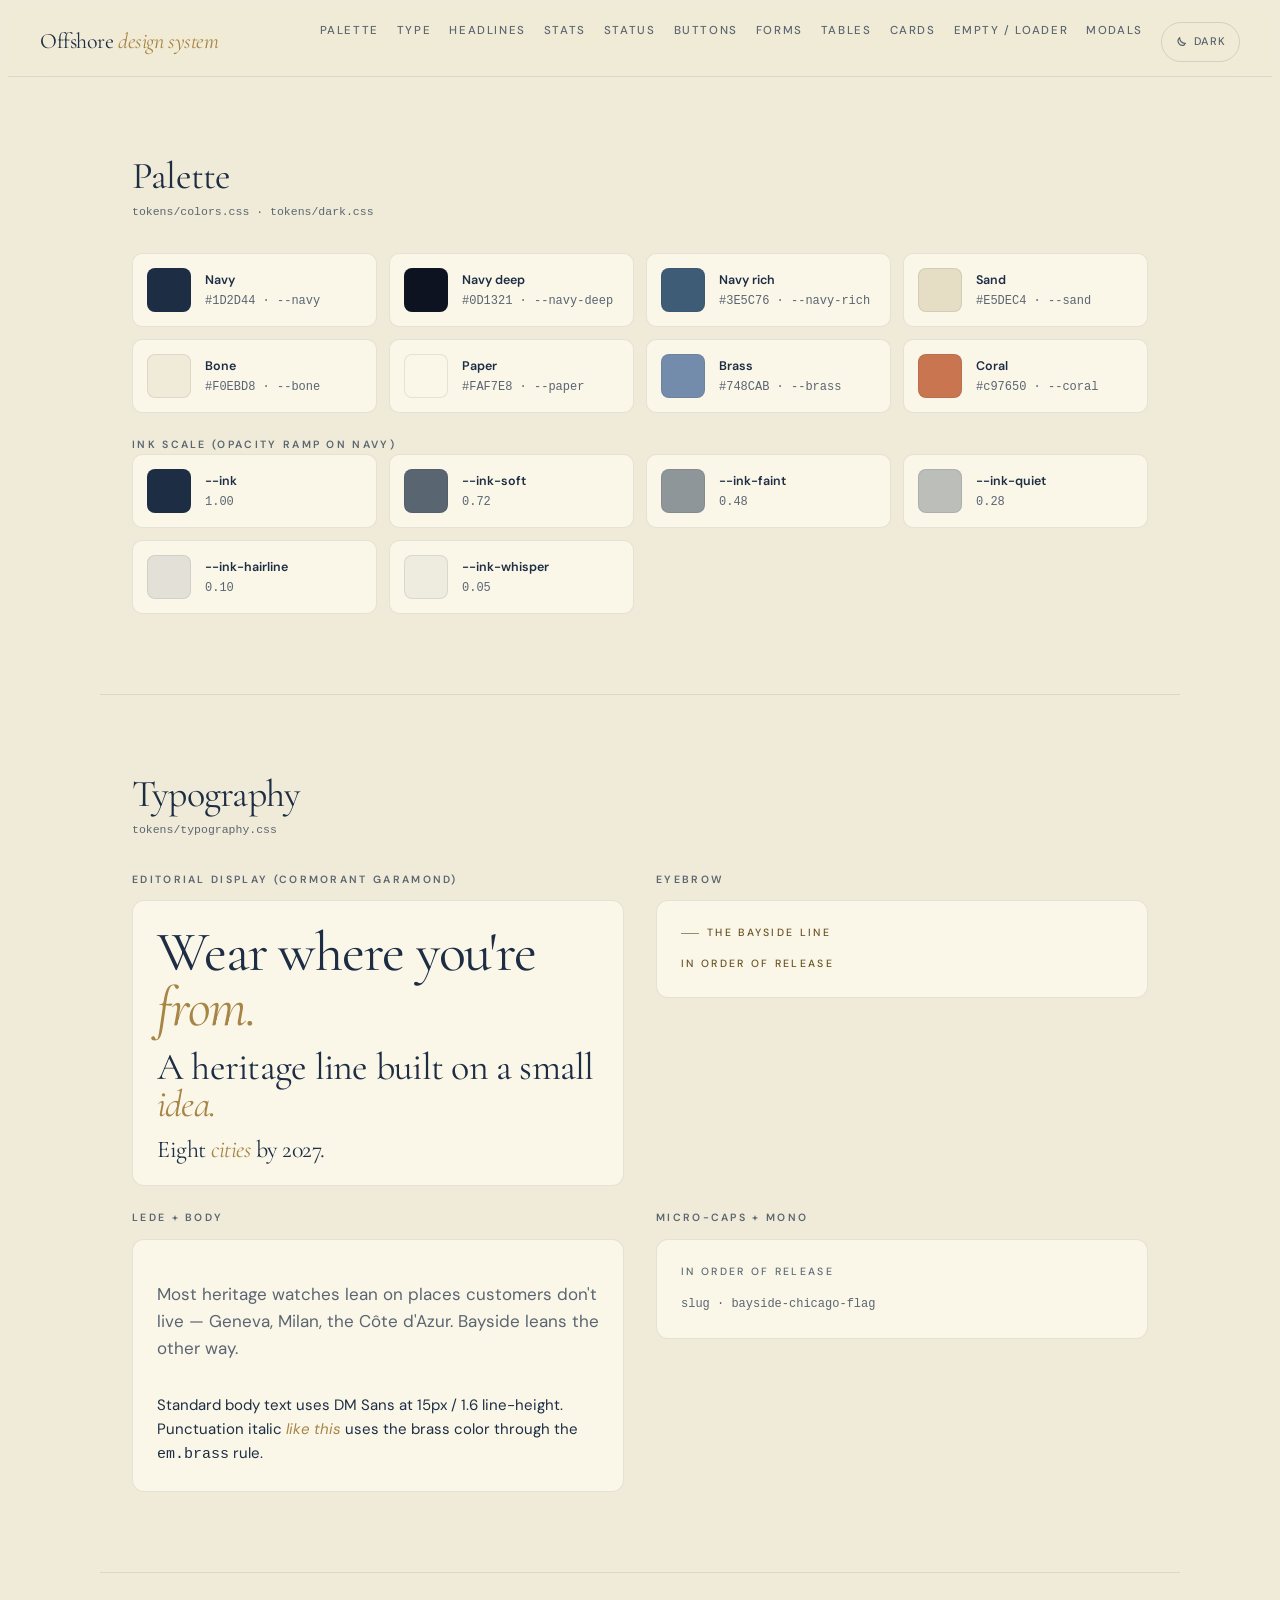
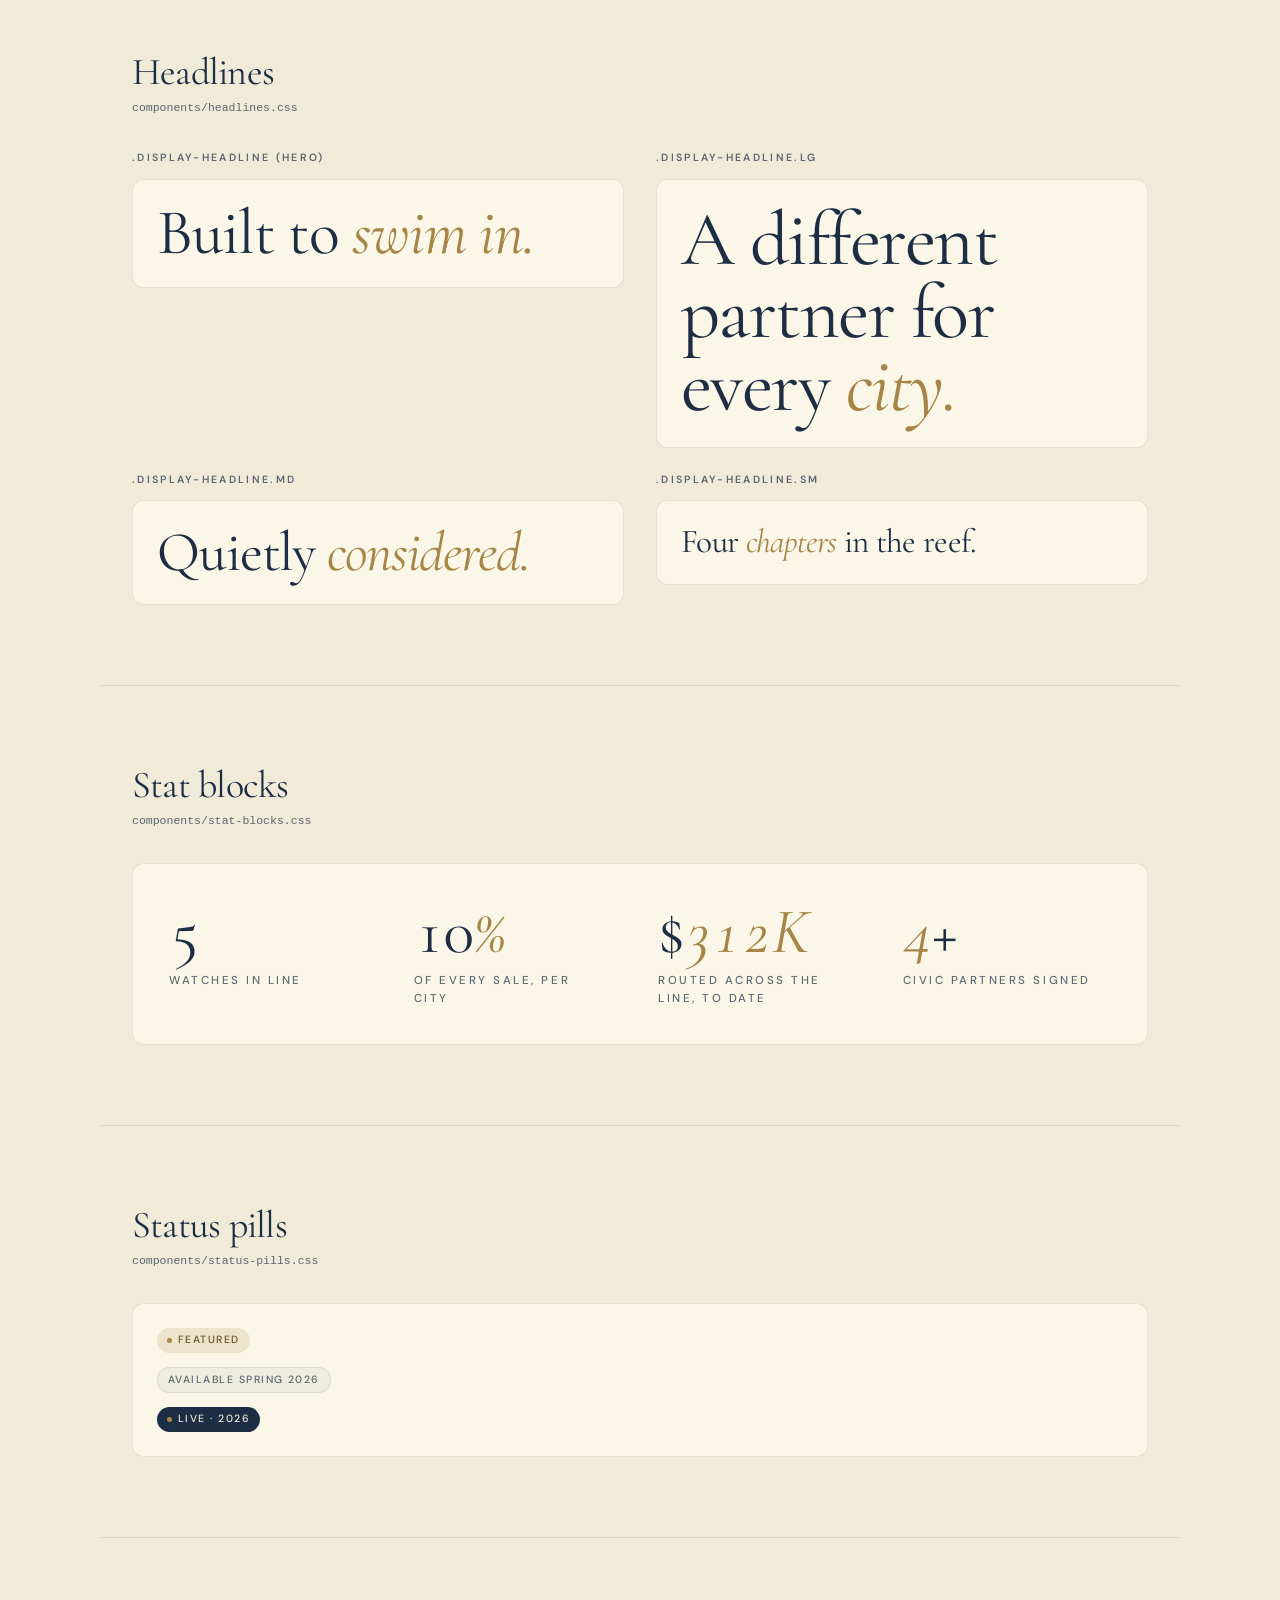
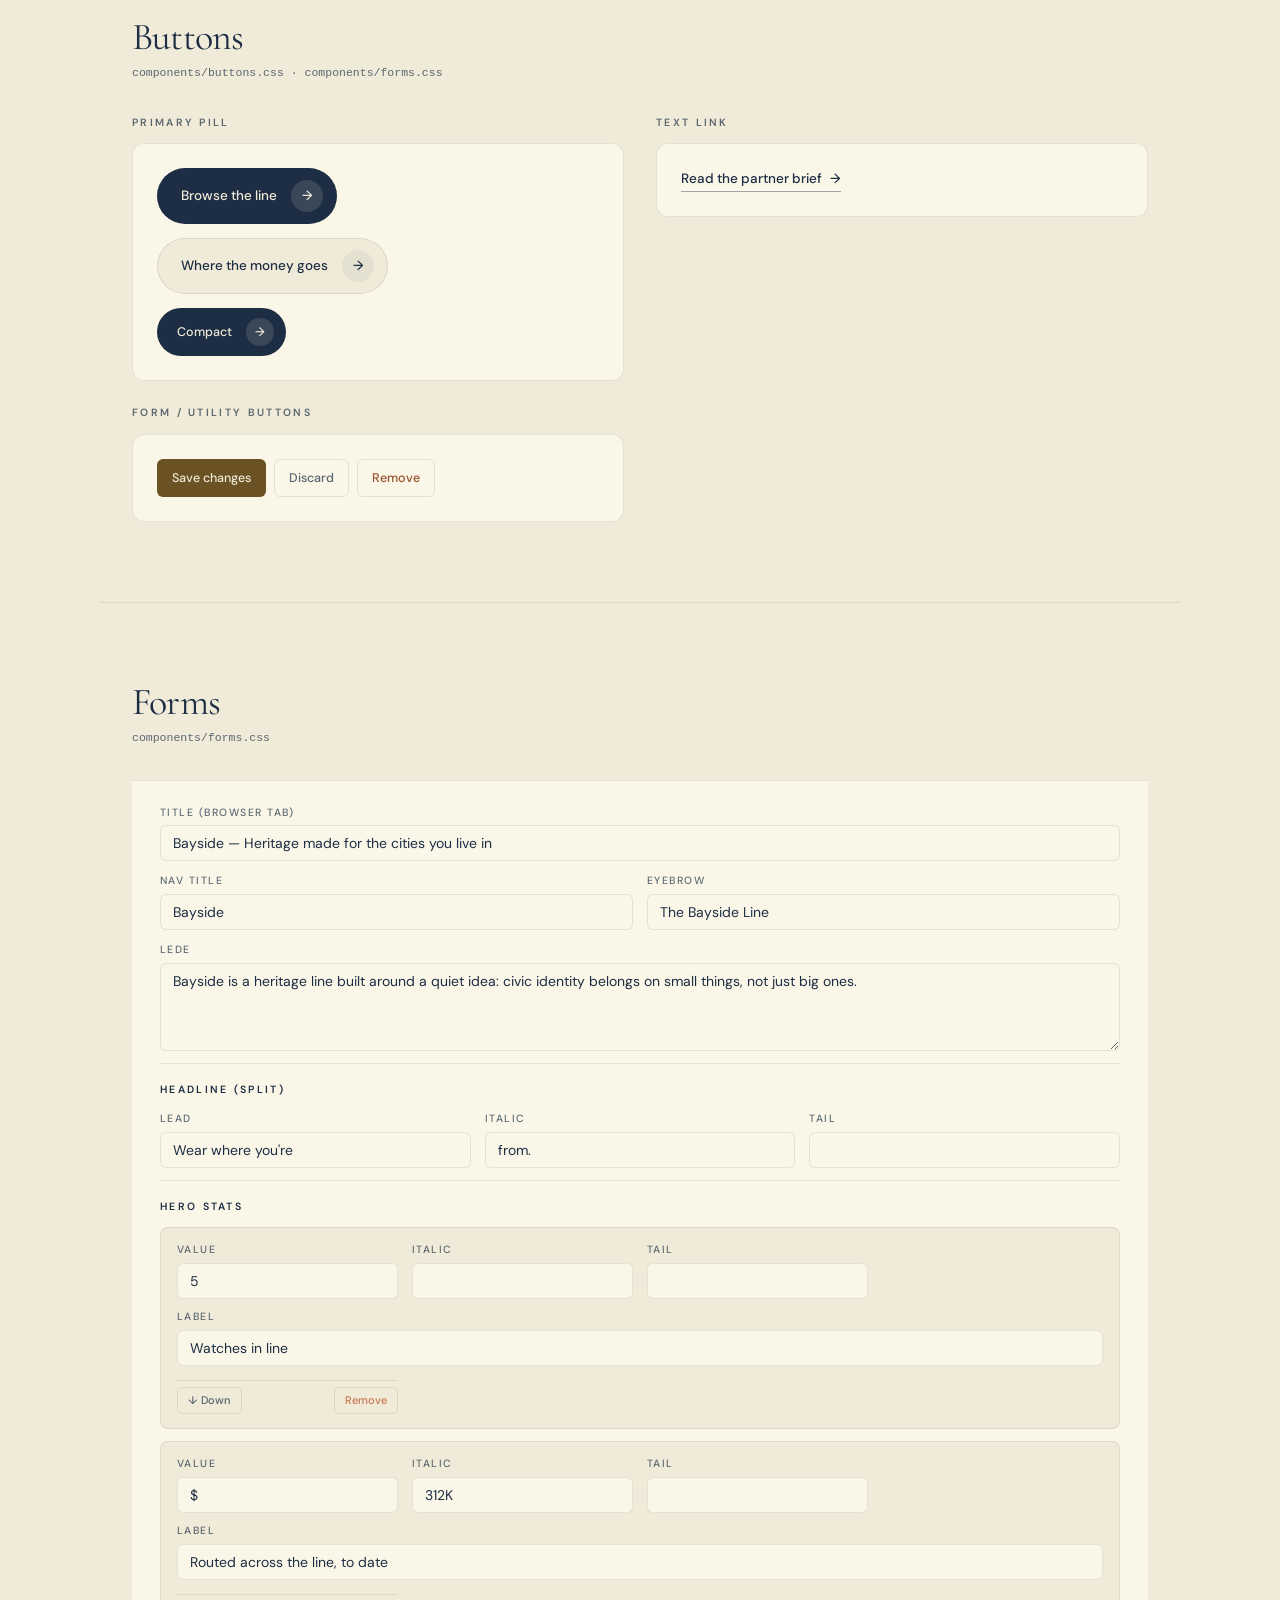
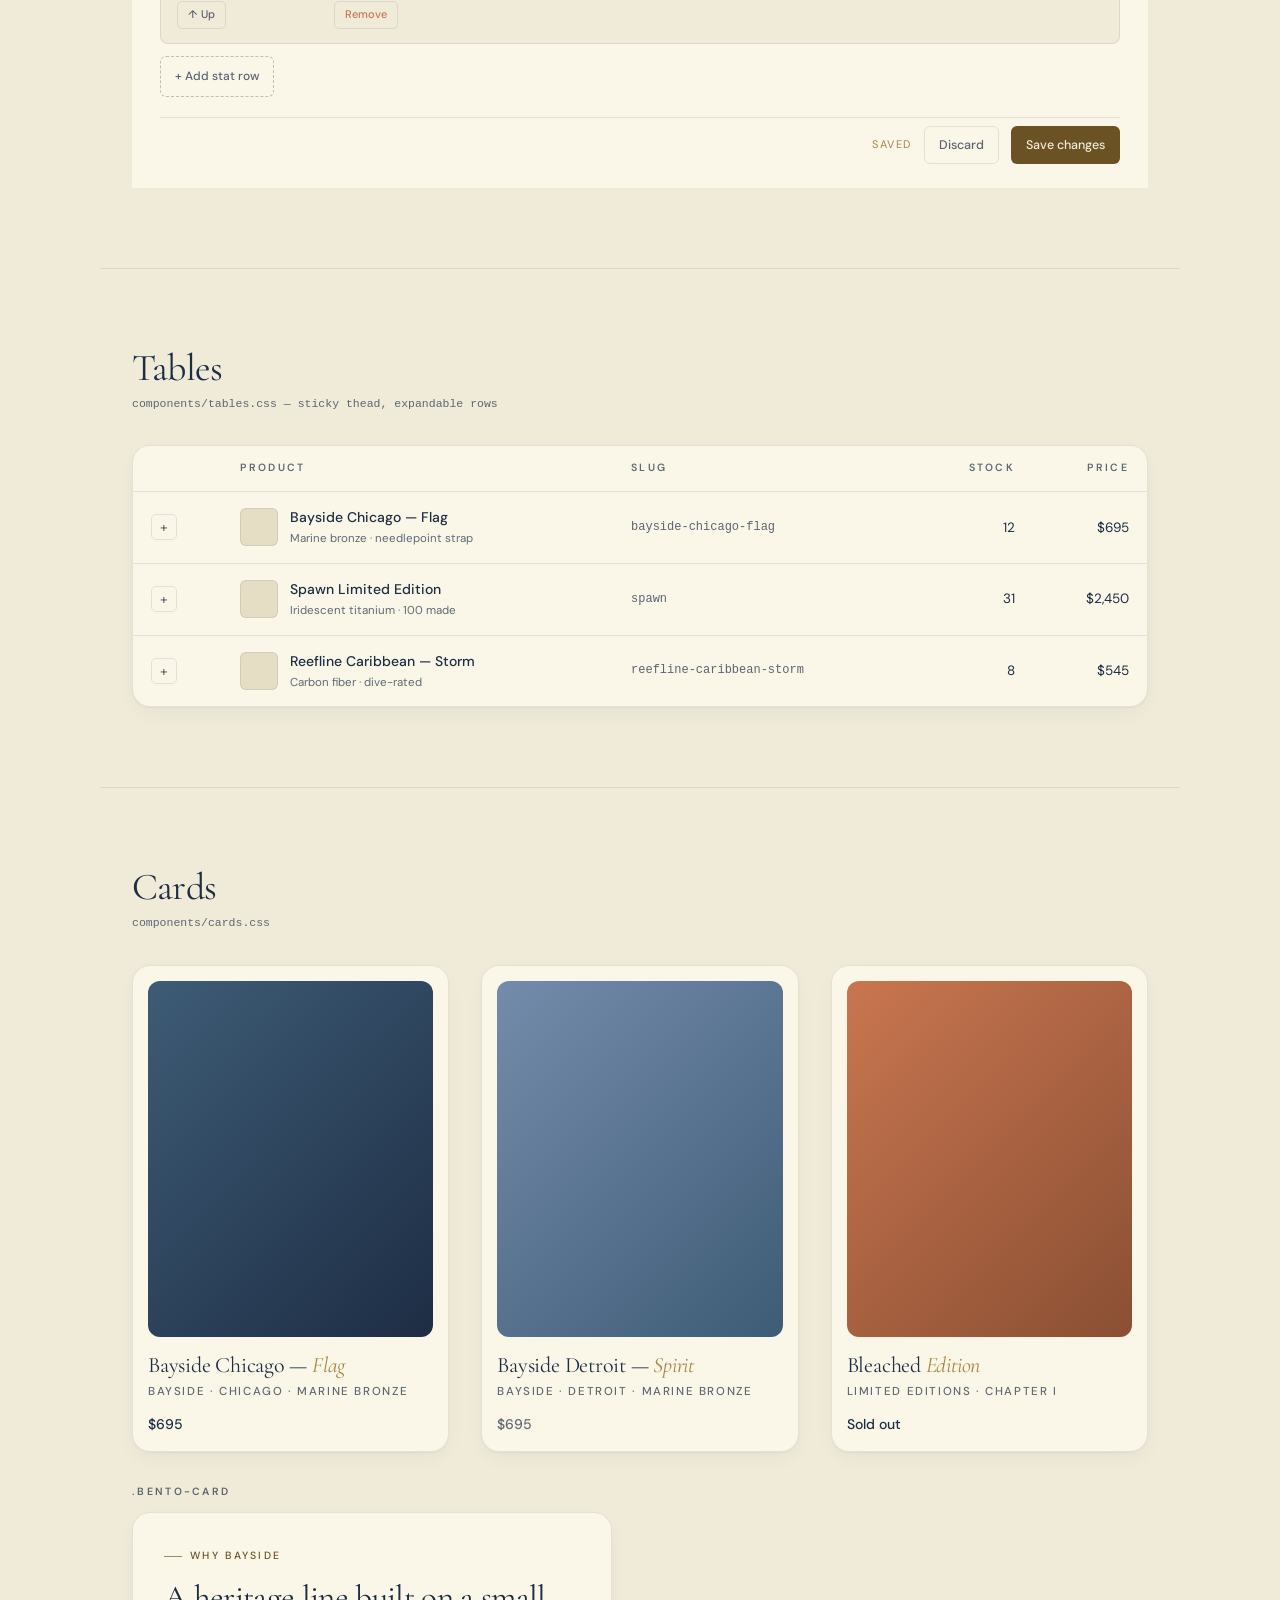
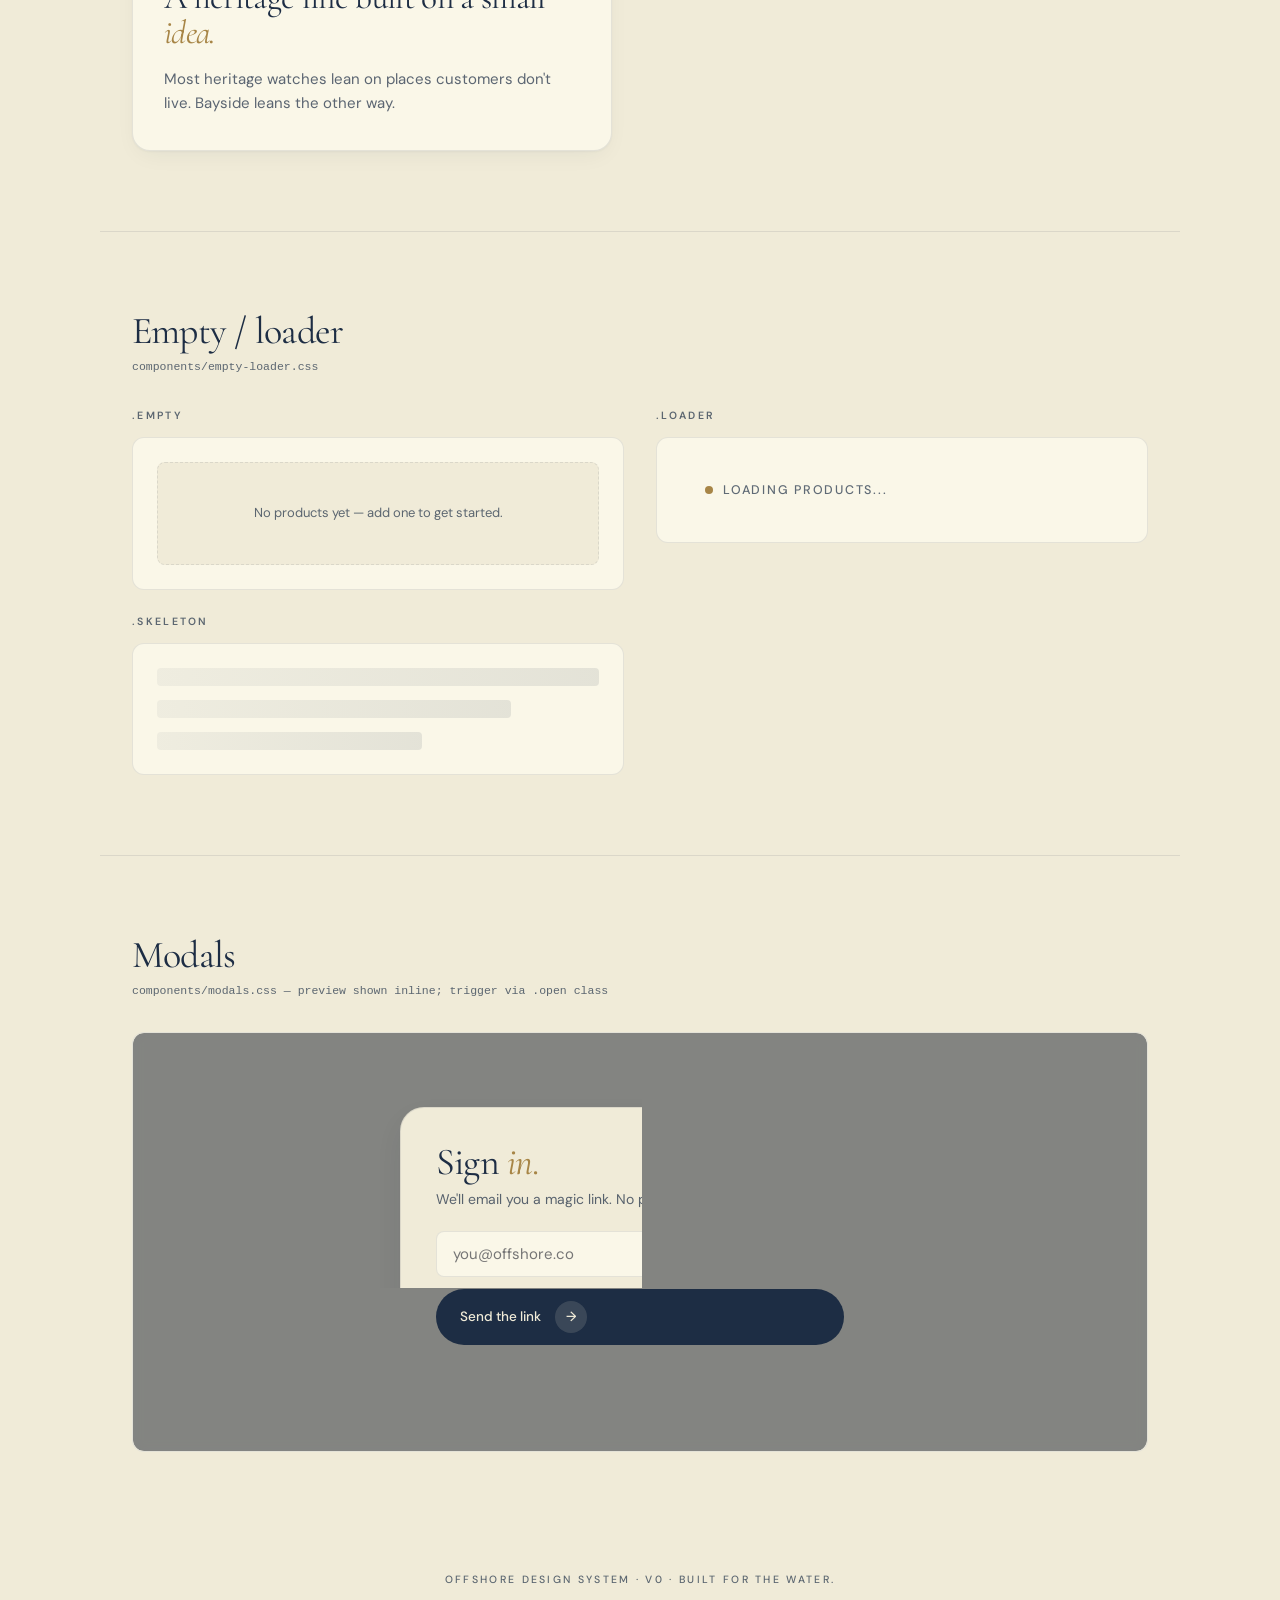
==== commit 2ad2a97f: "Merge pull request #5 from 4qfzhzxprr-png/refine/coral-rename tokens: rename --terracotta to --coral" ====
--- a/preview/index.html
+++ b/preview/index.html
@@ -203,7 +203,7 @@
     <div class="swatch"><div class="swatch-chip" style="background:#F0EBD8;"></div><div class="swatch-meta"><strong>Bone</strong>#F0EBD8 · --bone</div></div>
     <div class="swatch"><div class="swatch-chip" style="background:#FAF7E8;"></div><div class="swatch-meta"><strong>Paper</strong>#FAF7E8 · --paper</div></div>
     <div class="swatch"><div class="swatch-chip" style="background:#748CAB;"></div><div class="swatch-meta"><strong>Brass</strong>#748CAB · --brass</div></div>
-    <div class="swatch"><div class="swatch-chip" style="background:#c97650;"></div><div class="swatch-meta"><strong>Terracotta</strong>#c97650 · --terracotta</div></div>
+    <div class="swatch"><div class="swatch-chip" style="background:#c97650;"></div><div class="swatch-meta"><strong>Coral</strong>#c97650 · --coral</div></div>
   </div>
 
   <div class="demo-label">Ink scale (opacity ramp on navy)</div>
--- a/tokens/colors.css
+++ b/tokens/colors.css
@@ -6,7 +6,8 @@
    The palette is built around a hierarchy of warm cream surfaces against deep
    navy ink. Brass (warm aged brass, the marine-instrument accent) is the only
    accent — used for italic punctuation, eyebrows, and small details.
-   Terracotta is a warm second accent used sparingly for cause-aligned moments.
+   Coral is a warm second accent used sparingly for cause-aligned moments
+   (formerly named --terracotta; the old name is kept as a deprecated alias).
 
    --bone is the primary background. --paper is a slightly warmer secondary
    surface for cards and lifted regions. --sand is a warmer still tertiary
@@ -25,7 +26,7 @@
      --bone → dark navy   (background inverts)
      --navy → cream       (ink inverts)
      --navy-deep stays    (deep sections keep their character)
-     --brass / --terracotta unchanged (work on both)
+     --brass / --coral unchanged (work on both)
 ============================================================================= */
 
 :root {
@@ -48,11 +49,20 @@
      (see tokens/dark.css + js/theme.js). */
   --brass-deep:  #6B5224;
 
-  --terracotta:  #c97650;
+  --coral:       #c97650;
   /* Same brand-vs-AA pattern as brass-deep — used for .btn.danger text and
-     inline terracotta warnings. ~5:1 on bone. Dark mode override flips to a
+     inline coral warnings. ~5:1 on bone. Dark mode override flips to a
      lighter shade so contrast holds against dark surfaces too. */
-  --terracotta-deep: #99502E;
+  --coral-deep:  #99502E;
+
+  /* DEPRECATED ALIASES — use --coral / --coral-deep in new code.
+     Renamed in v0.2 (decision 05) to align naming with the brand's
+     ocean-preservation mission (coral bleaching is the cause story).
+     Old names still resolve via var() so external consumers don't break;
+     remove these aliases after a release once the storefront and pipeline
+     have migrated. */
+  --terracotta:      var(--coral);
+  --terracotta-deep: var(--coral-deep);
 
   /* INK SCALE — opacity ramp on navy */
   --ink:           var(--navy);
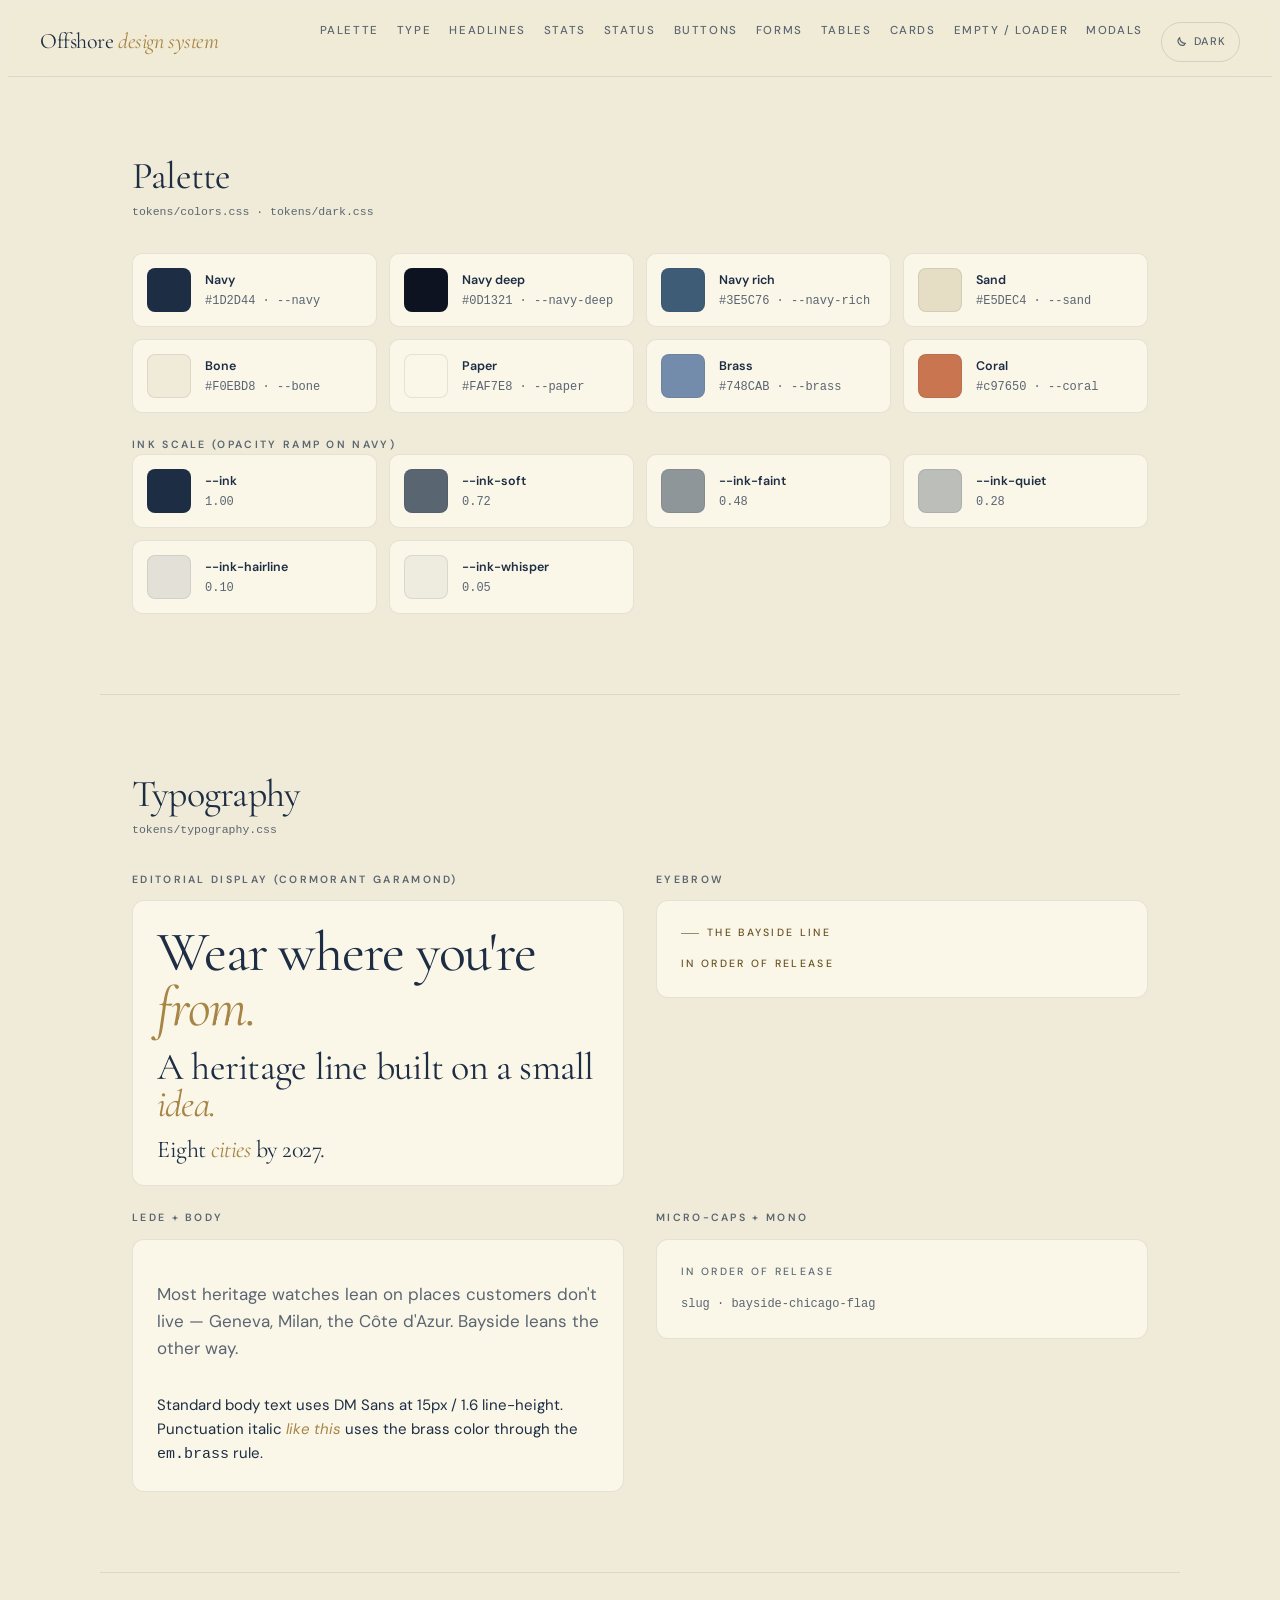
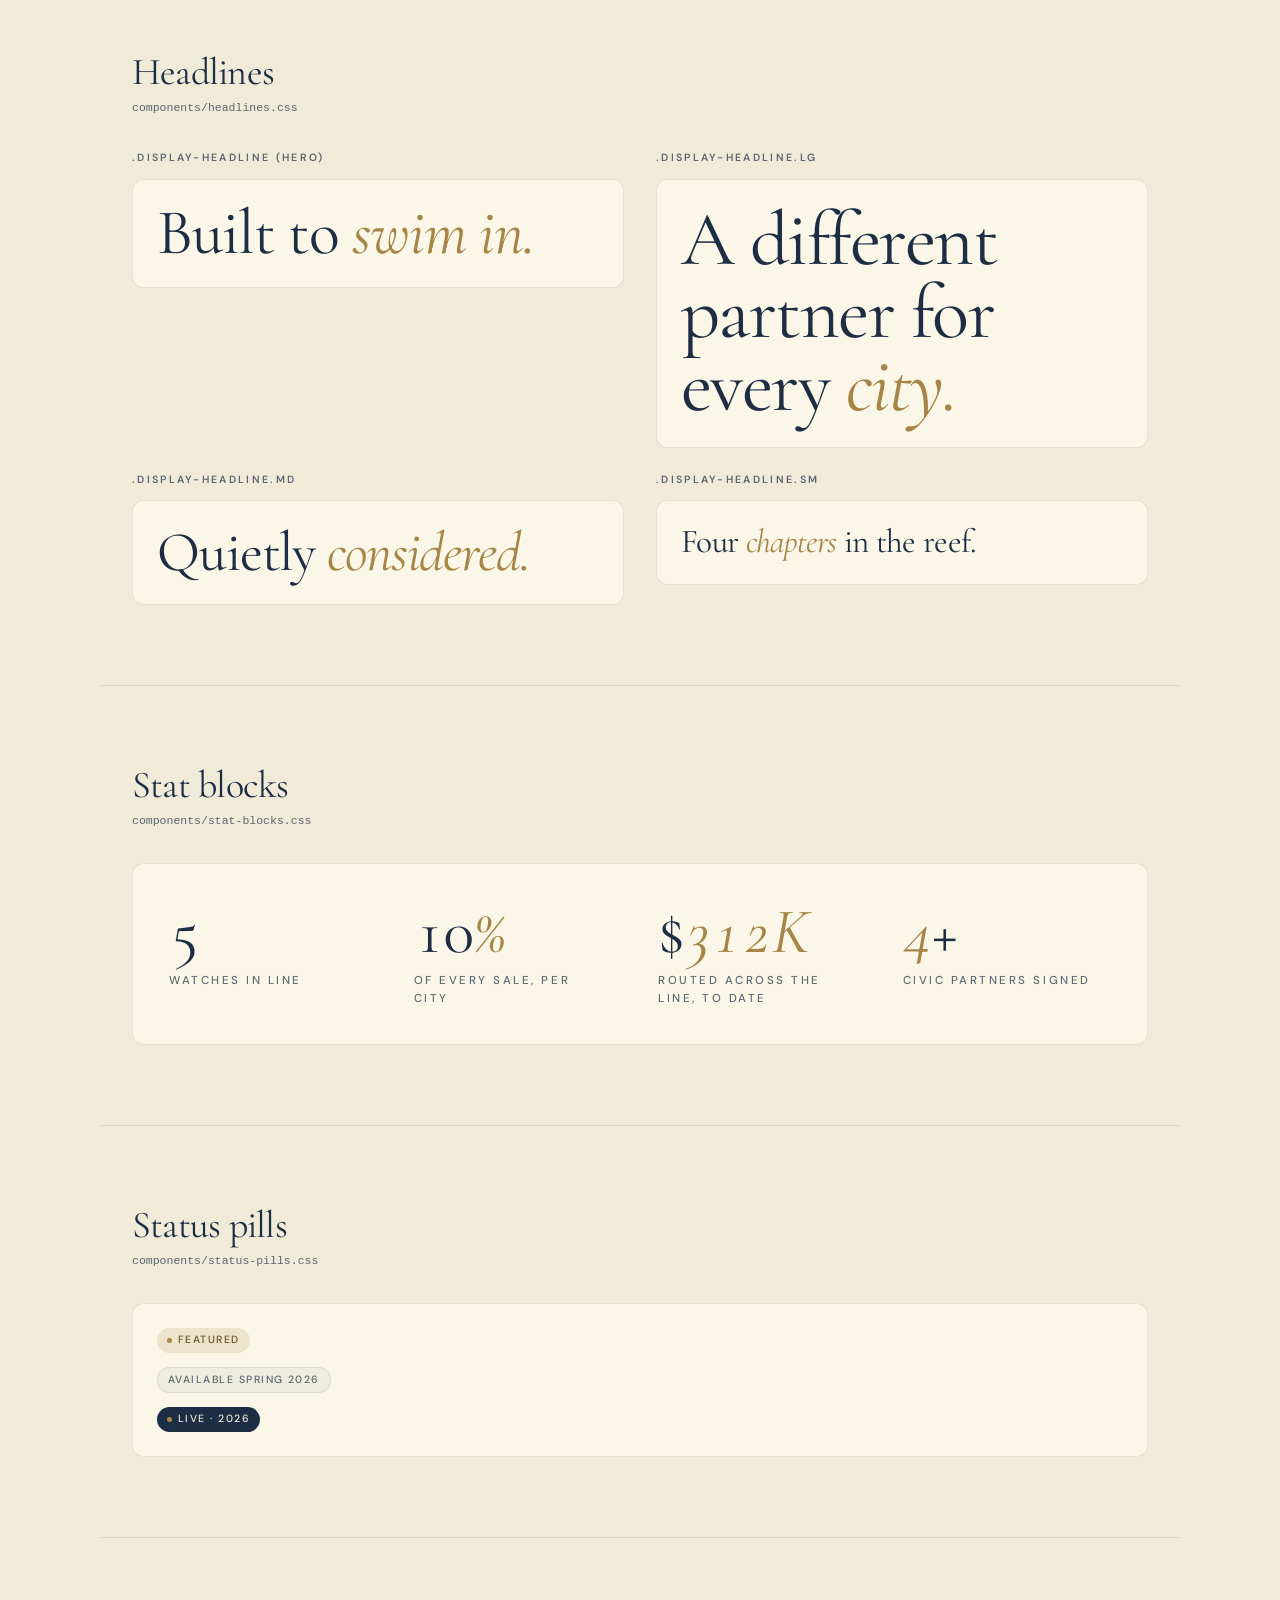
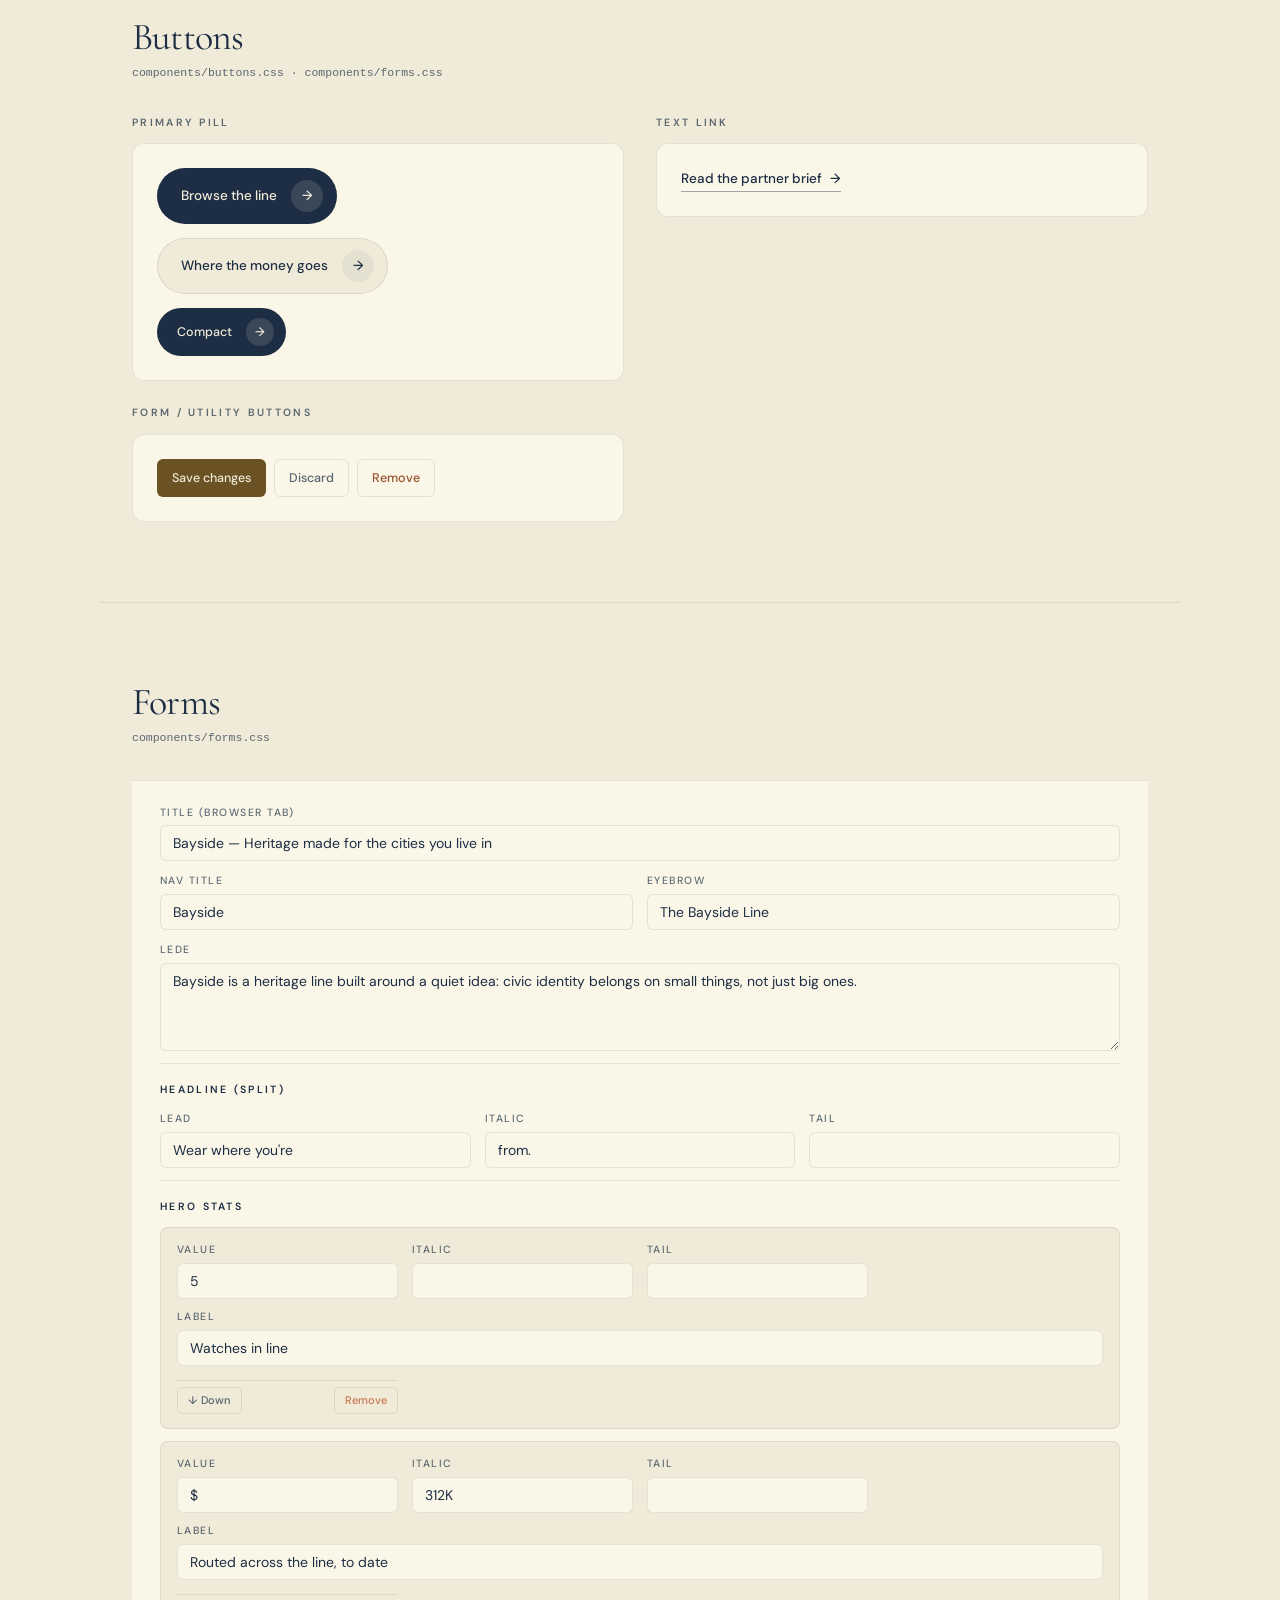
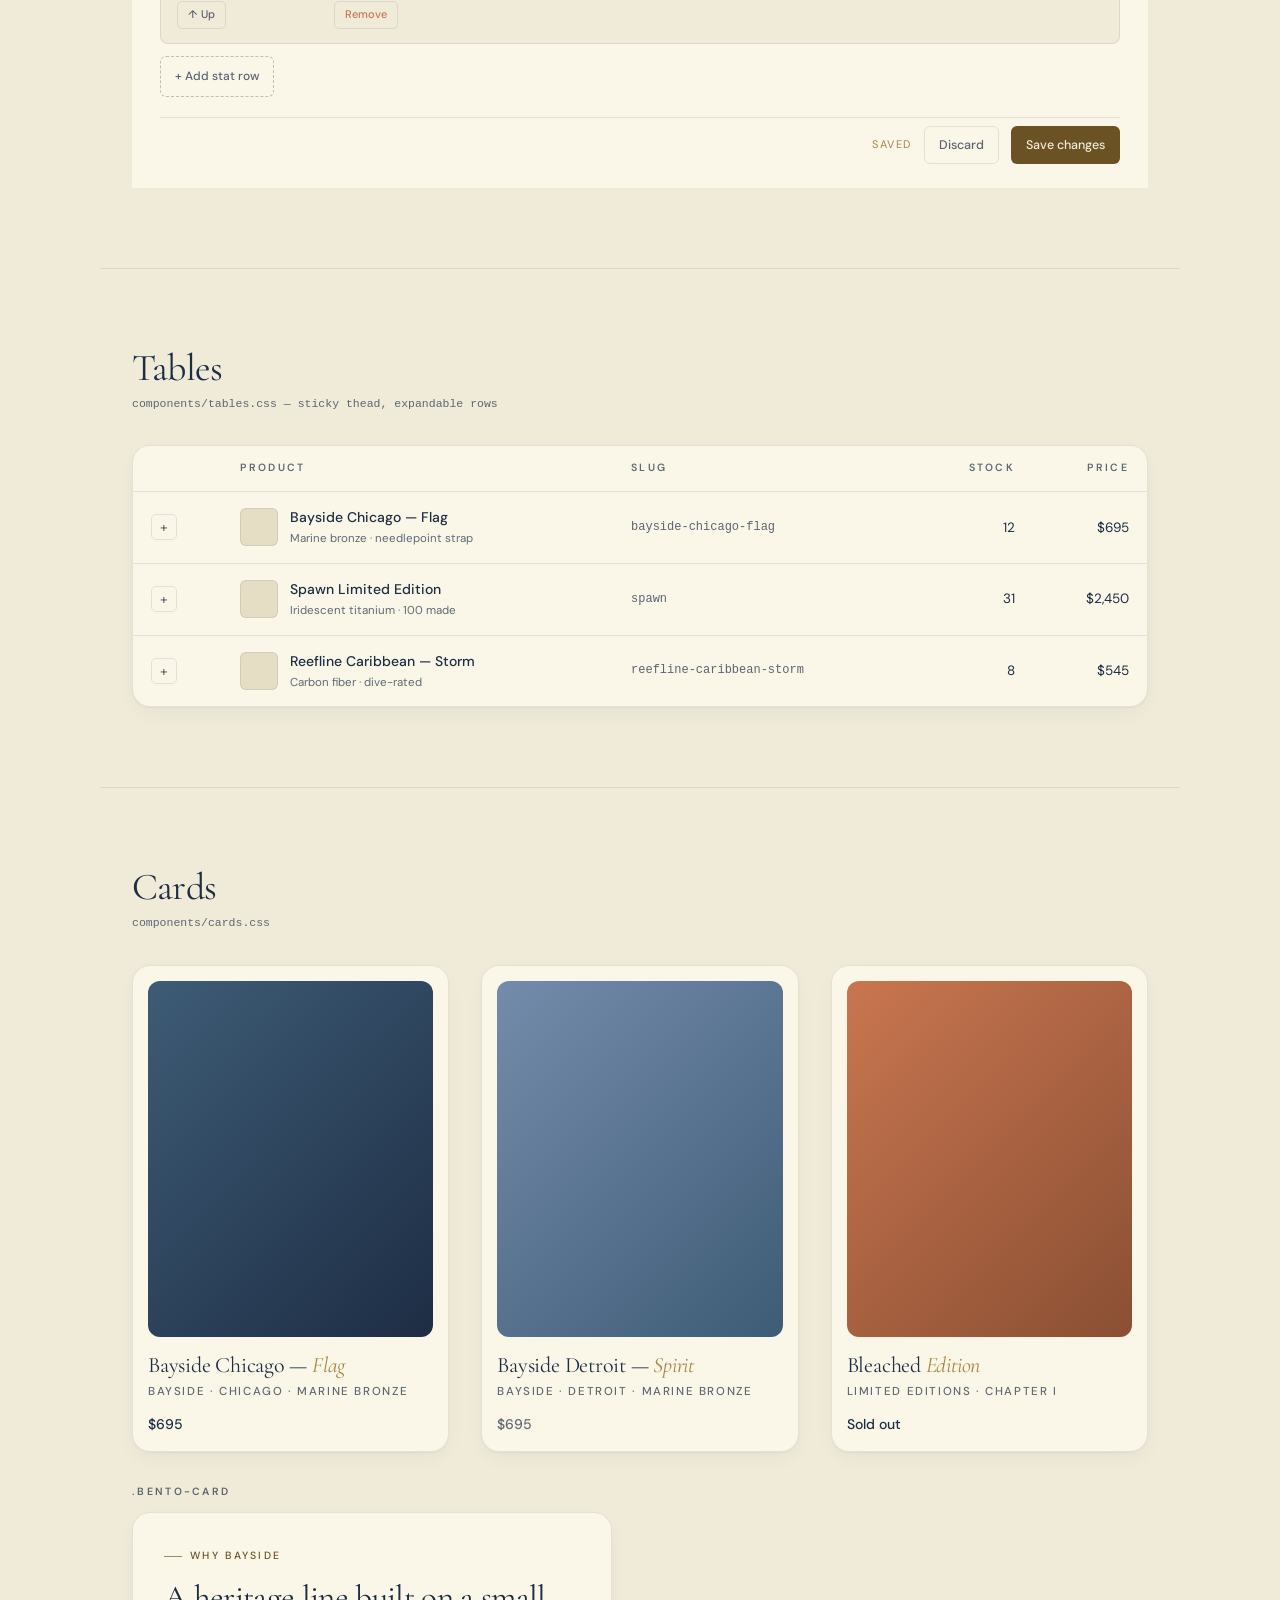
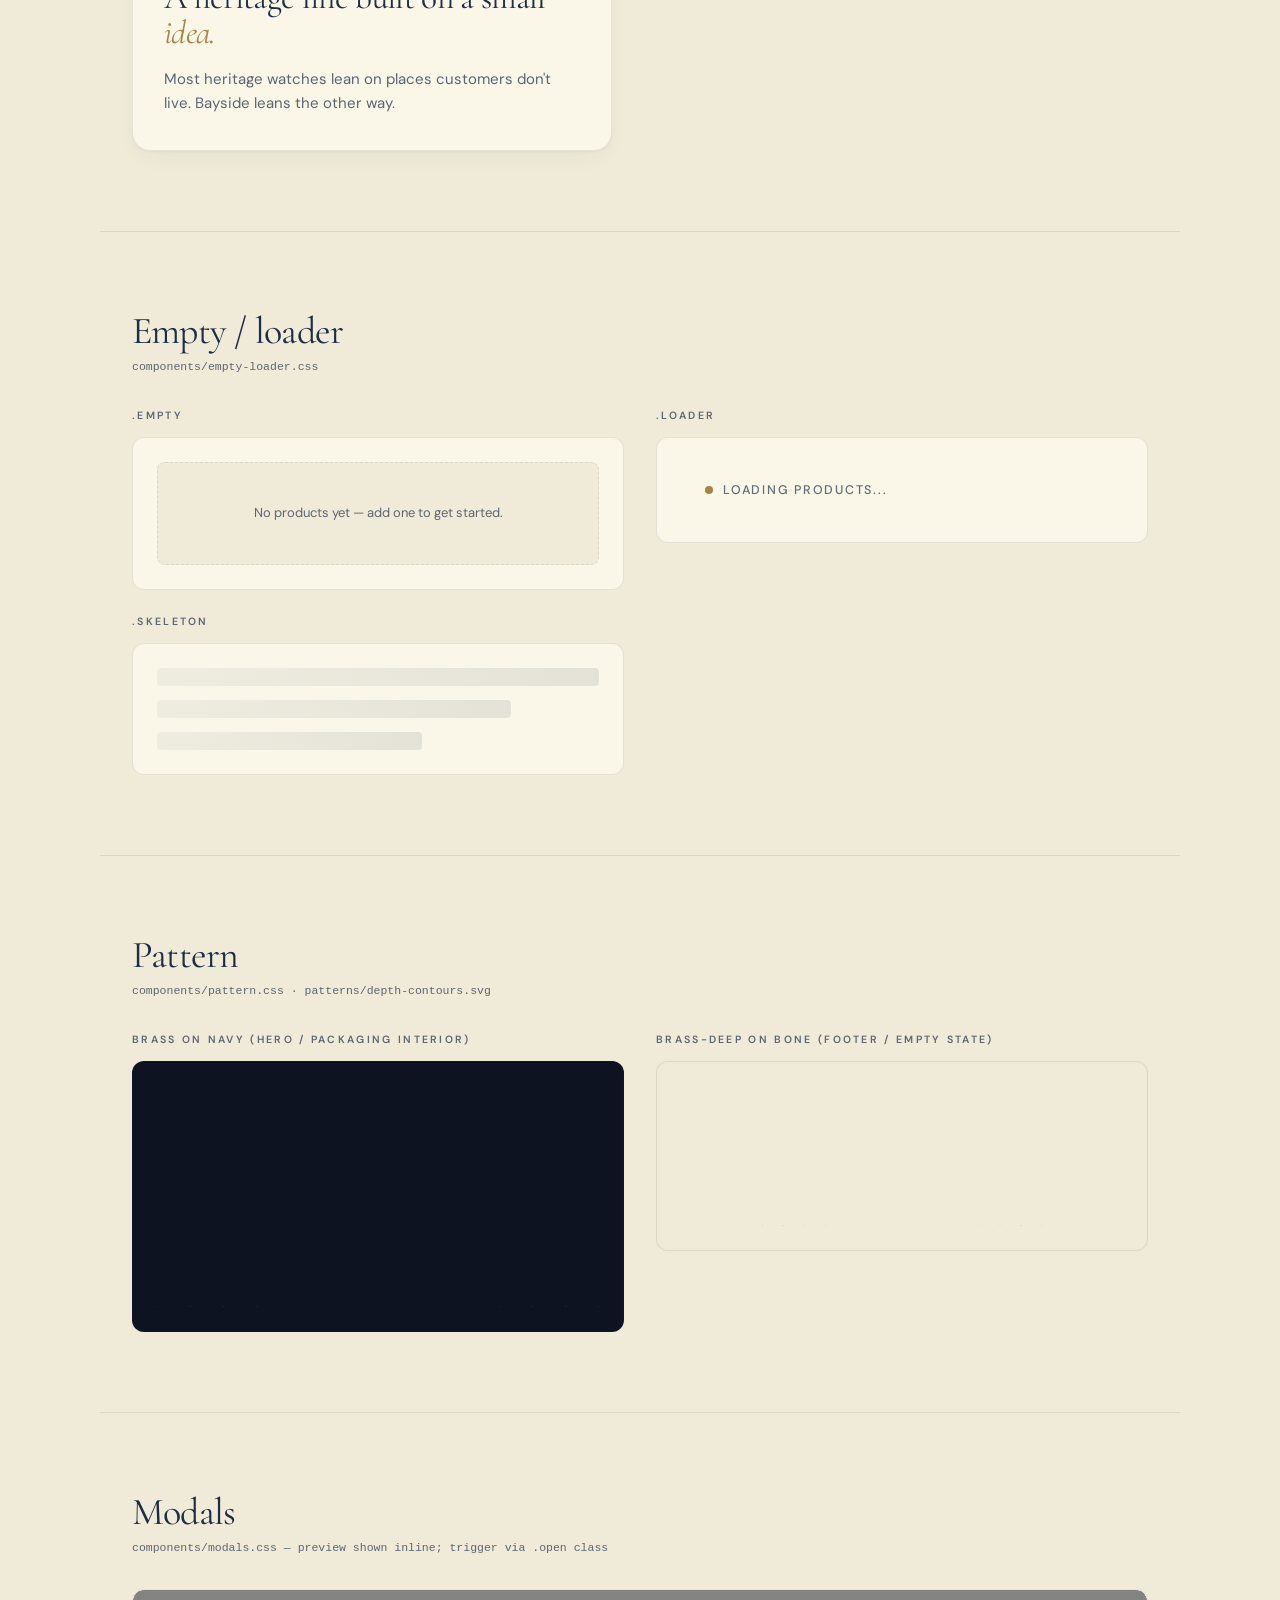
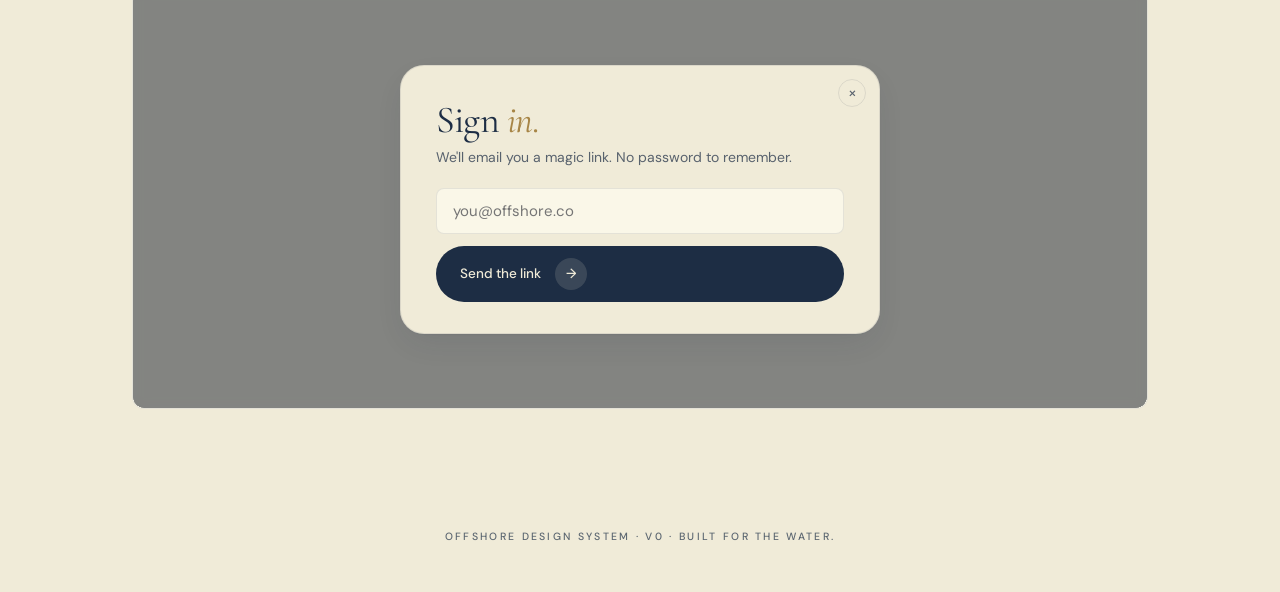
==== commit c6a3738f: "Merge pull request #3 from 4qfzhzxprr-png/refine/pattern-depth-contours patterns: introduce depth-co" ====
--- a/preview/index.html
+++ b/preview/index.html
@@ -30,6 +30,7 @@
 <link rel="stylesheet" href="../components/modals.css">
 <link rel="stylesheet" href="../components/empty-loader.css">
 <link rel="stylesheet" href="../components/nav.css">
+<link rel="stylesheet" href="../components/pattern.css">
 
 <style>
   /* Preview-page-only chrome — not part of the design system */
@@ -571,6 +572,52 @@
 </section>
 
 <!-- ============================================================== -->
+<section class="section-block" id="patterns">
+  <h2>Pattern</h2>
+  <div class="section-meta">components/pattern.css · patterns/depth-contours.svg</div>
+
+  <div class="demo-grid">
+    <div class="demo">
+      <div class="demo-label">Brass on navy (hero / packaging interior)</div>
+      <div class="demo-stage" style="background: var(--navy-deep); padding: 24px; border-radius: 12px;">
+        <div class="pattern-depth on-navy" aria-hidden="true">
+          <svg xmlns="http://www.w3.org/2000/svg" viewBox="0 0 400 200" preserveAspectRatio="xMidYMax slice" fill="none" stroke="currentColor">
+            <g stroke-width="1" stroke-linecap="round">
+              <path d="M 0 200 A 200 200 0 0 0 400 200" opacity="0.78"/>
+              <path d="M 30 200 A 170 170 0 0 0 370 200" opacity="0.64"/>
+              <path d="M 60 200 A 140 140 0 0 0 340 200" opacity="0.52"/>
+              <path d="M 90 200 A 110 110 0 0 0 310 200" opacity="0.40"/>
+              <path d="M 120 200 A 80 80 0 0 0 280 200" opacity="0.30"/>
+              <path d="M 150 200 A 50 50 0 0 0 250 200" opacity="0.20"/>
+              <path d="M 180 200 A 20 20 0 0 0 220 200" opacity="0.12"/>
+            </g>
+          </svg>
+        </div>
+      </div>
+    </div>
+
+    <div class="demo">
+      <div class="demo-label">Brass-deep on bone (footer / empty state)</div>
+      <div class="demo-stage" style="background: var(--bone); padding: 24px; border-radius: 12px;">
+        <div class="pattern-depth on-bone compact" aria-hidden="true">
+          <svg xmlns="http://www.w3.org/2000/svg" viewBox="0 0 400 200" preserveAspectRatio="xMidYMax slice" fill="none" stroke="currentColor">
+            <g stroke-width="1" stroke-linecap="round">
+              <path d="M 0 200 A 200 200 0 0 0 400 200" opacity="0.78"/>
+              <path d="M 30 200 A 170 170 0 0 0 370 200" opacity="0.64"/>
+              <path d="M 60 200 A 140 140 0 0 0 340 200" opacity="0.52"/>
+              <path d="M 90 200 A 110 110 0 0 0 310 200" opacity="0.40"/>
+              <path d="M 120 200 A 80 80 0 0 0 280 200" opacity="0.30"/>
+              <path d="M 150 200 A 50 50 0 0 0 250 200" opacity="0.20"/>
+              <path d="M 180 200 A 20 20 0 0 0 220 200" opacity="0.12"/>
+            </g>
+          </svg>
+        </div>
+      </div>
+    </div>
+  </div>
+</section>
+
+<!-- ============================================================== -->
 <section class="section-block" id="modals">
   <h2>Modals</h2>
   <div class="section-meta">components/modals.css — preview shown inline; trigger via .open class</div>
--- a/components/pattern.css
+++ b/components/pattern.css
@@ -0,0 +1,57 @@
+/* =============================================================================
+   Component — Pattern (the brand pattern system)
+   -----------------------------------------------------------------------------
+   Wraps inline SVG pattern assets and controls their color via currentColor.
+
+   Usage:
+
+     <div class="pattern-depth on-navy" aria-hidden="true">
+       <svg>...patterns/depth-contours.svg contents...</svg>
+     </div>
+
+   Modifiers:
+
+     .on-navy         brass stroke on dark navy surface (default if unset)
+     .on-bone         brass-deep stroke on bone surface
+     .on-paper        brass-deep stroke on paper surface
+     .compact         max-width 280px, centered (empty-state scale)
+     .full            max-width none (hero / banner scale, default)
+
+   For <img> or background-image use, generate color-baked SVG variants;
+   see patterns/README.md.
+
+   Decorative by default — wrap the parent with aria-hidden="true". When the
+   pattern is the centerpiece of an empty state, omit aria-hidden so the
+   SVG's <title> is announced.
+============================================================================= */
+
+.pattern-depth {
+  display: block;
+  width: 100%;
+  height: auto;
+  color: var(--brass);
+}
+
+.pattern-depth > svg {
+  display: block;
+  width: 100%;
+  height: auto;
+}
+
+.pattern-depth.on-navy {
+  color: var(--brass);
+}
+
+.pattern-depth.on-bone,
+.pattern-depth.on-paper {
+  color: var(--brass-deep);
+}
+
+.pattern-depth.compact {
+  max-width: 280px;
+  margin-inline: auto;
+}
+
+.pattern-depth.full {
+  max-width: none;
+}
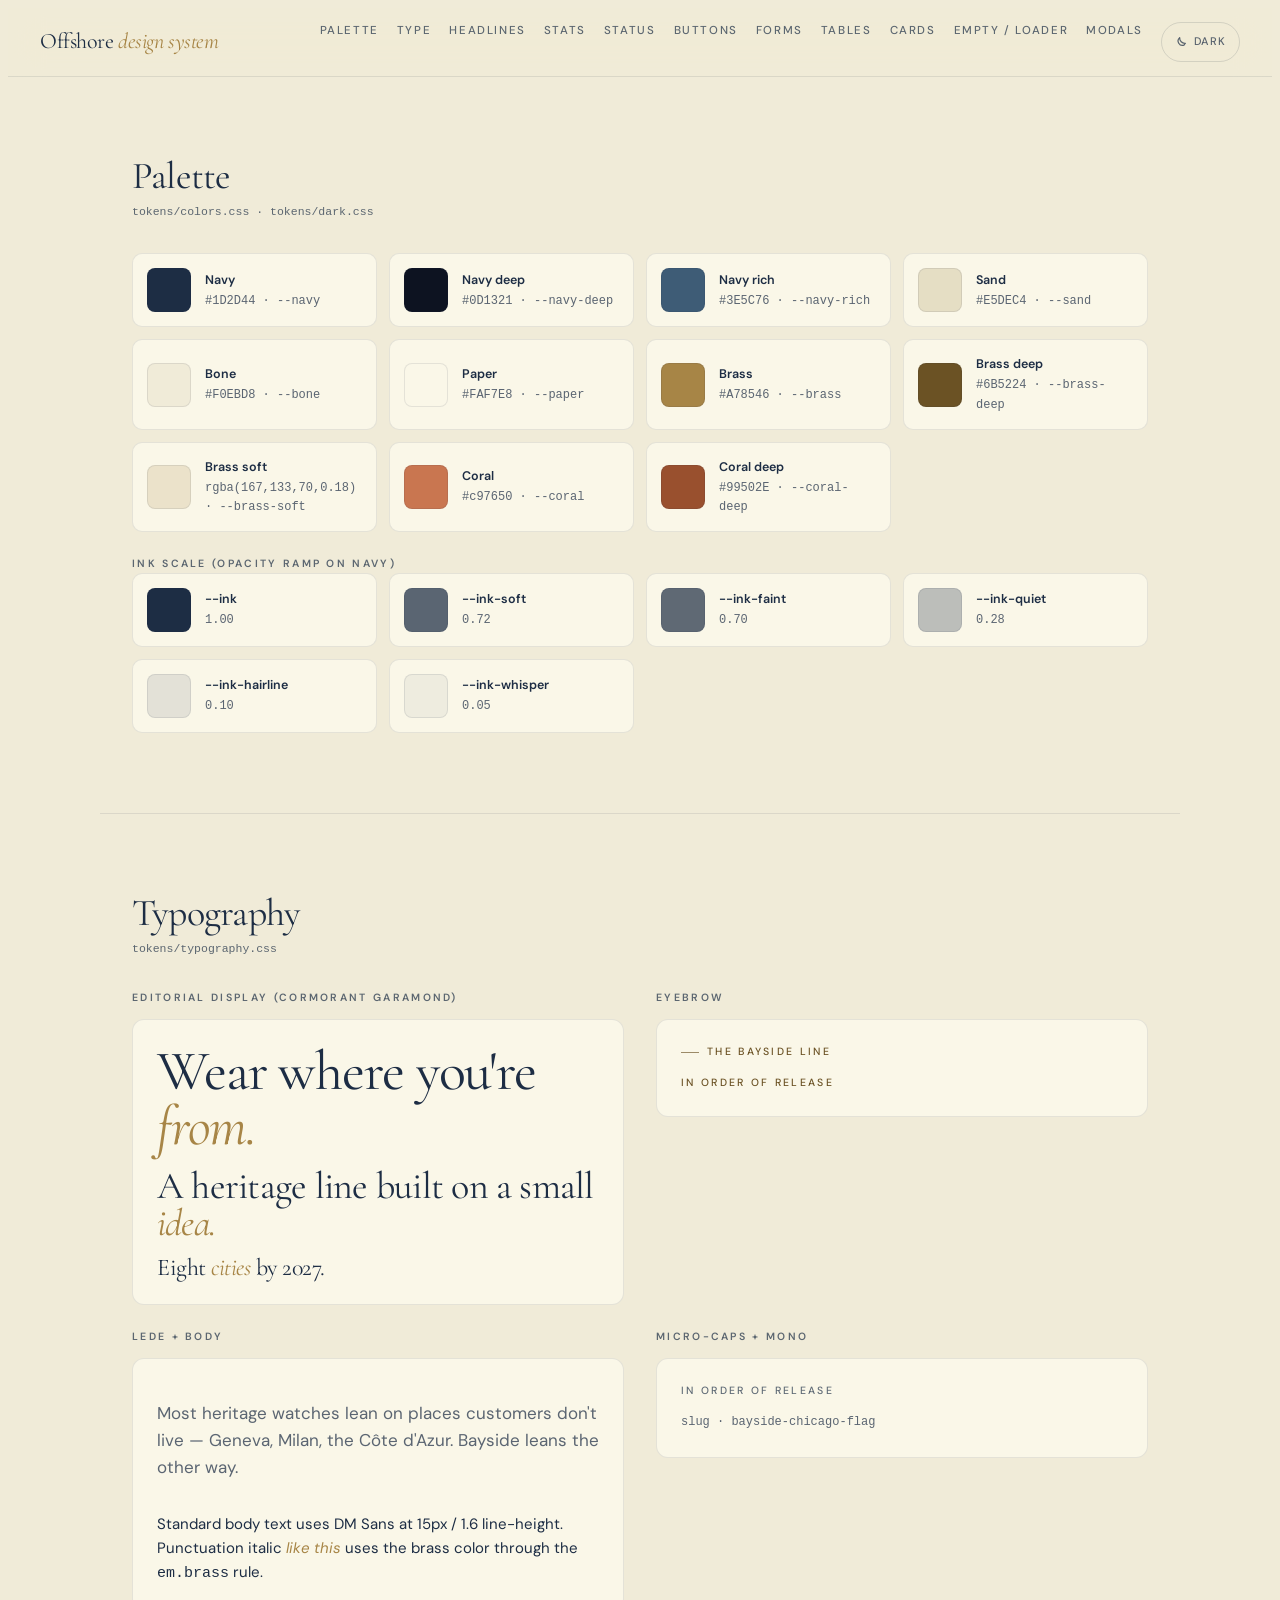
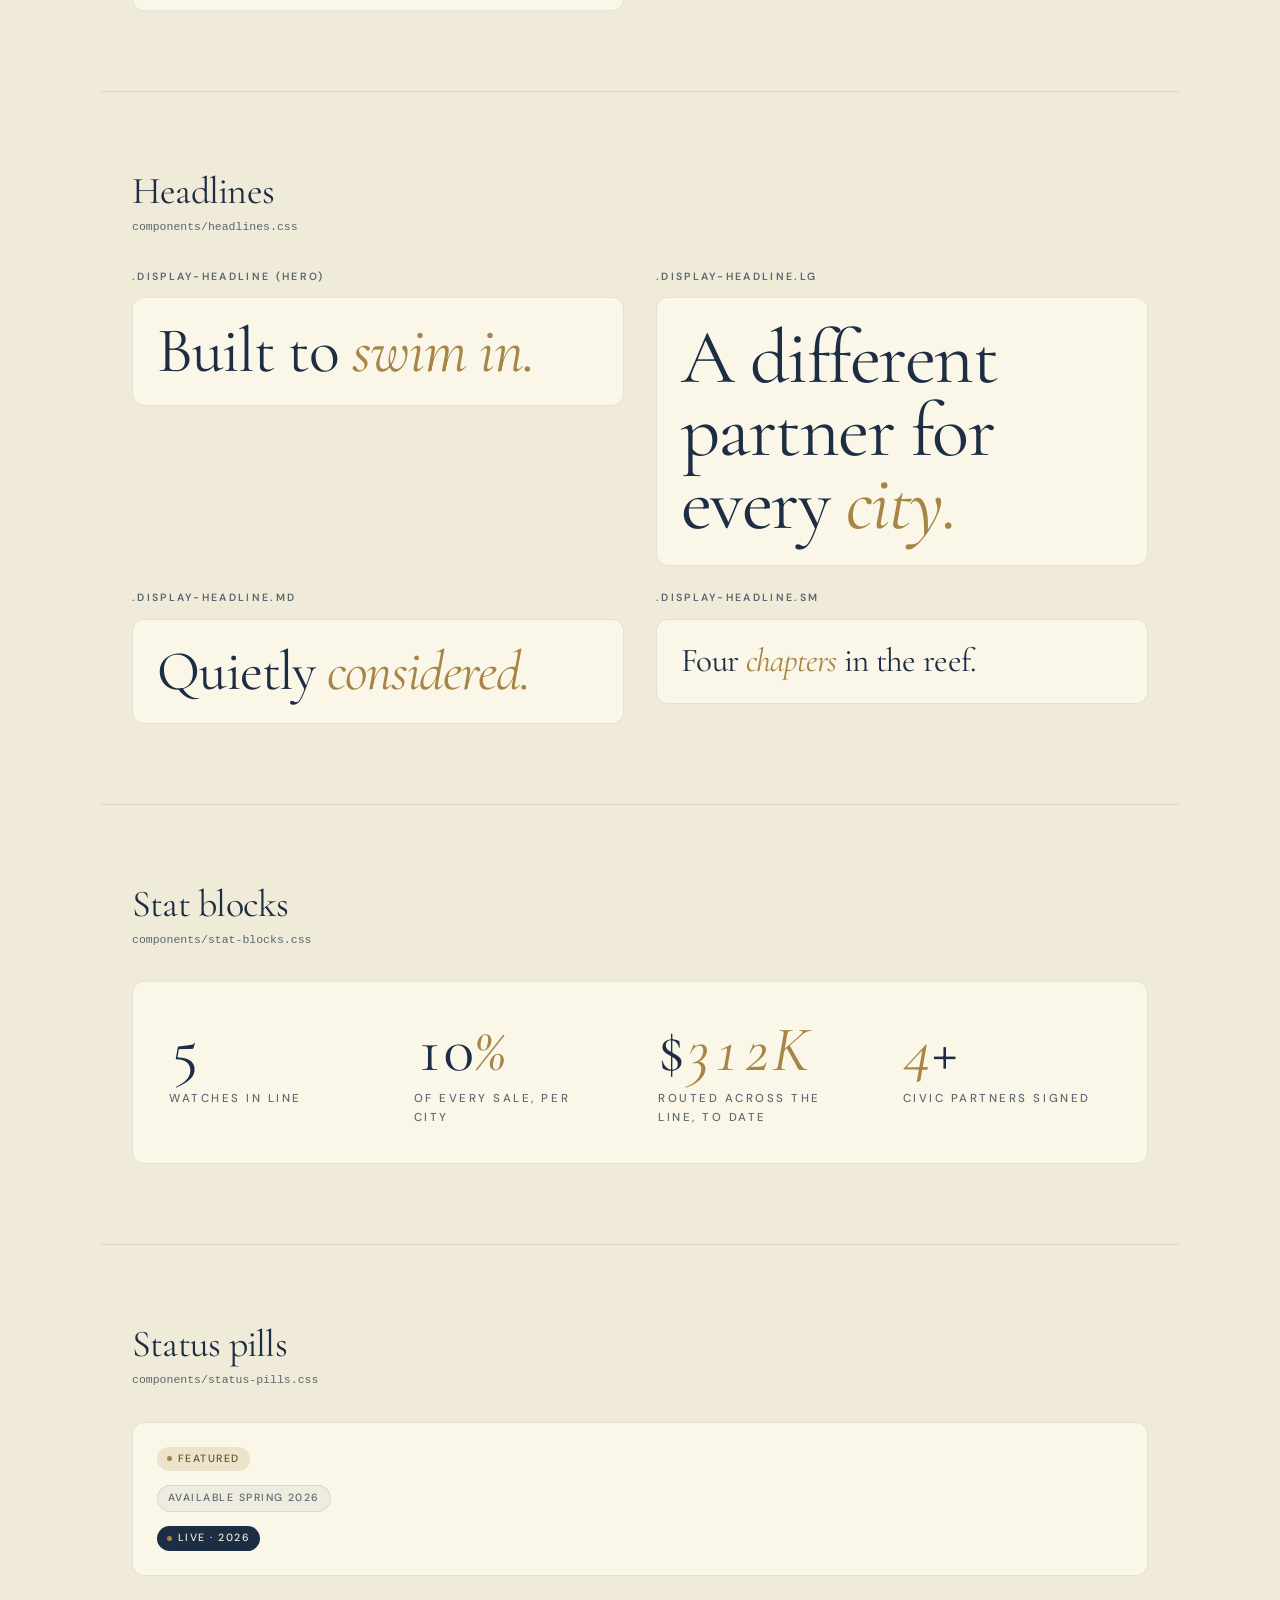
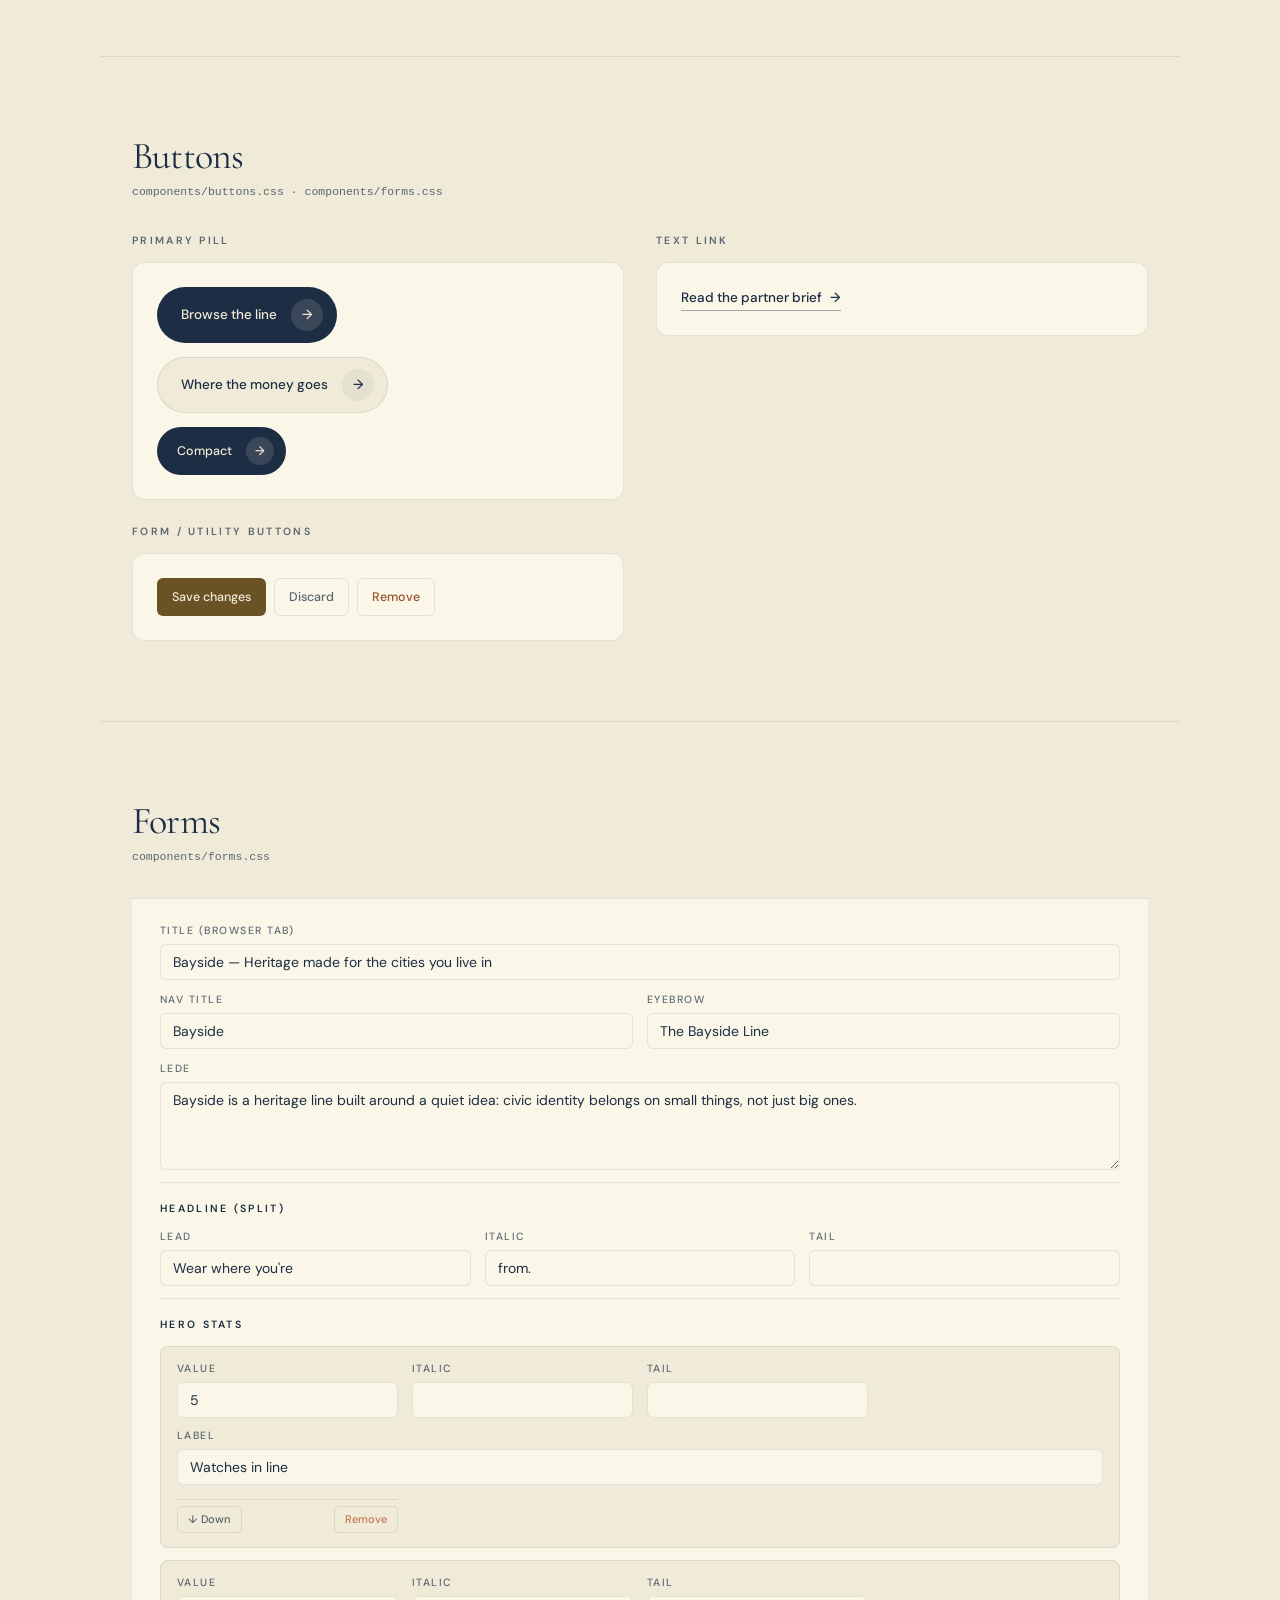
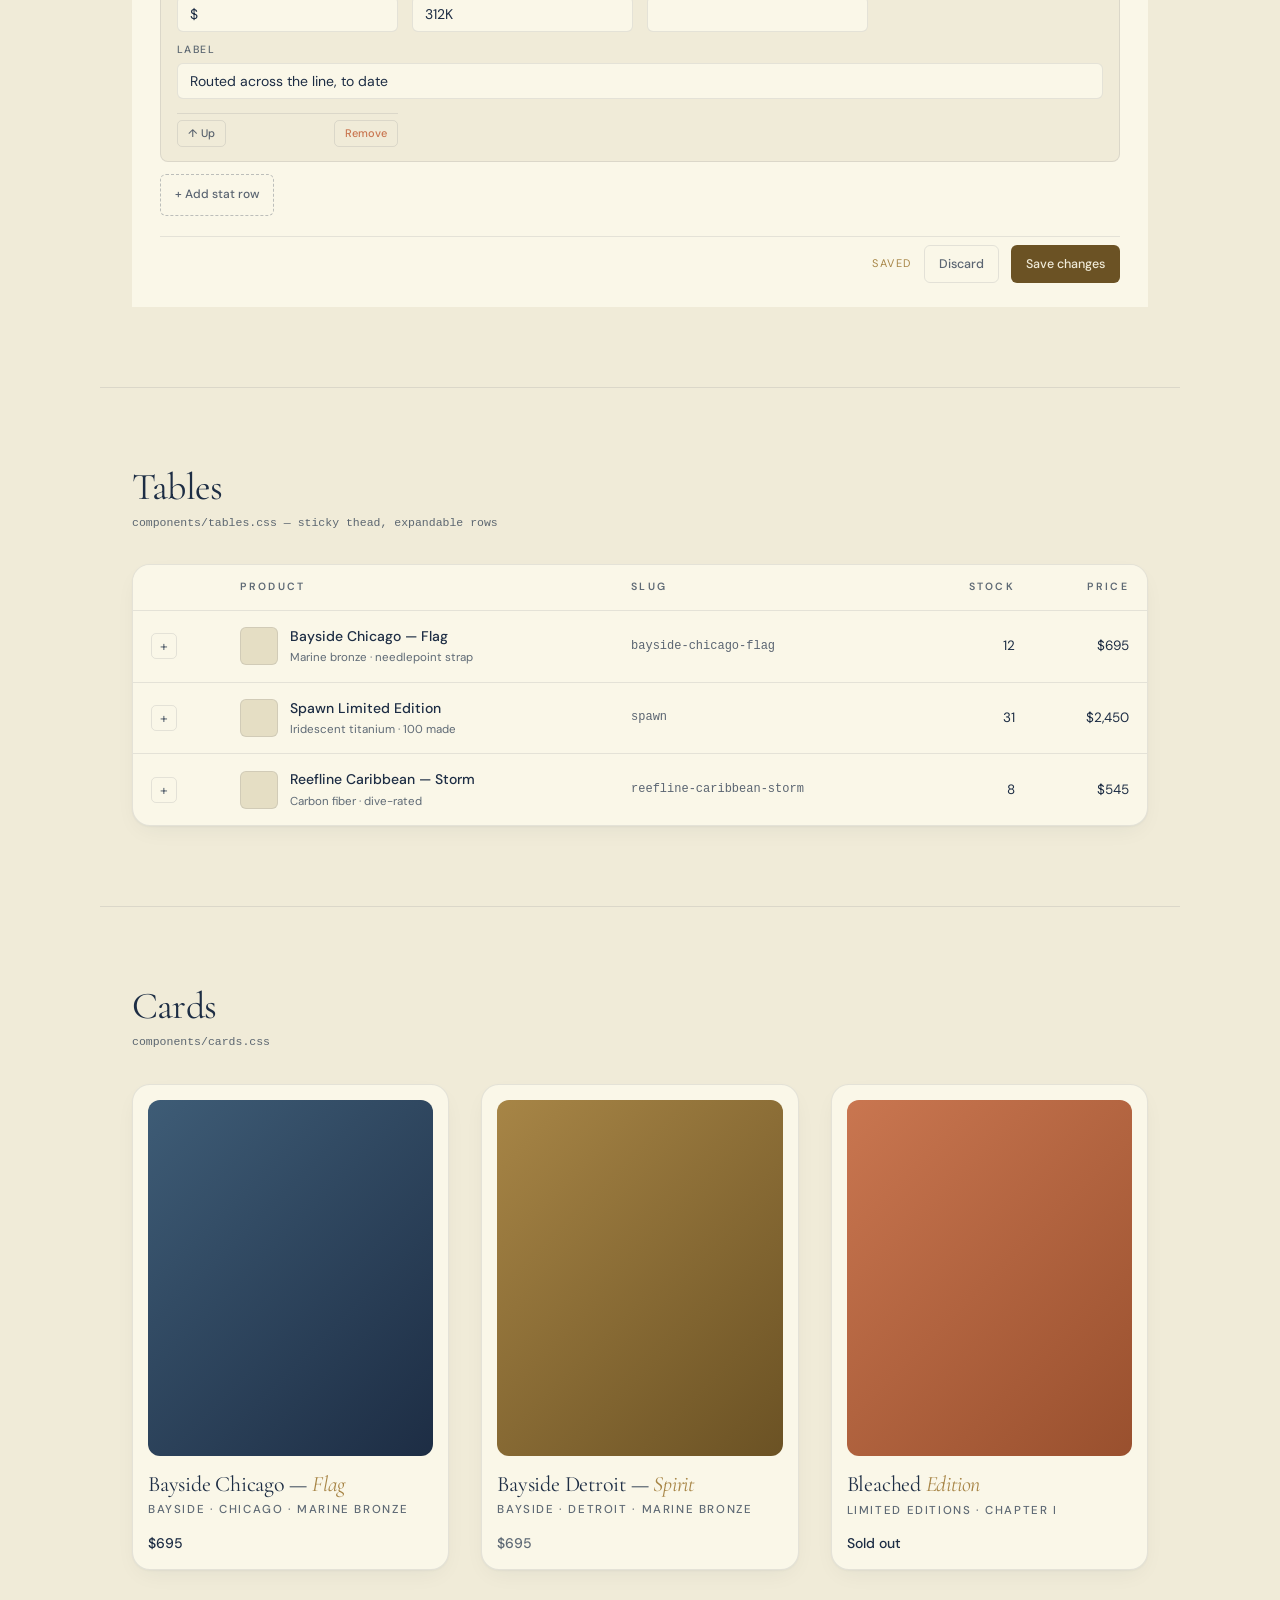
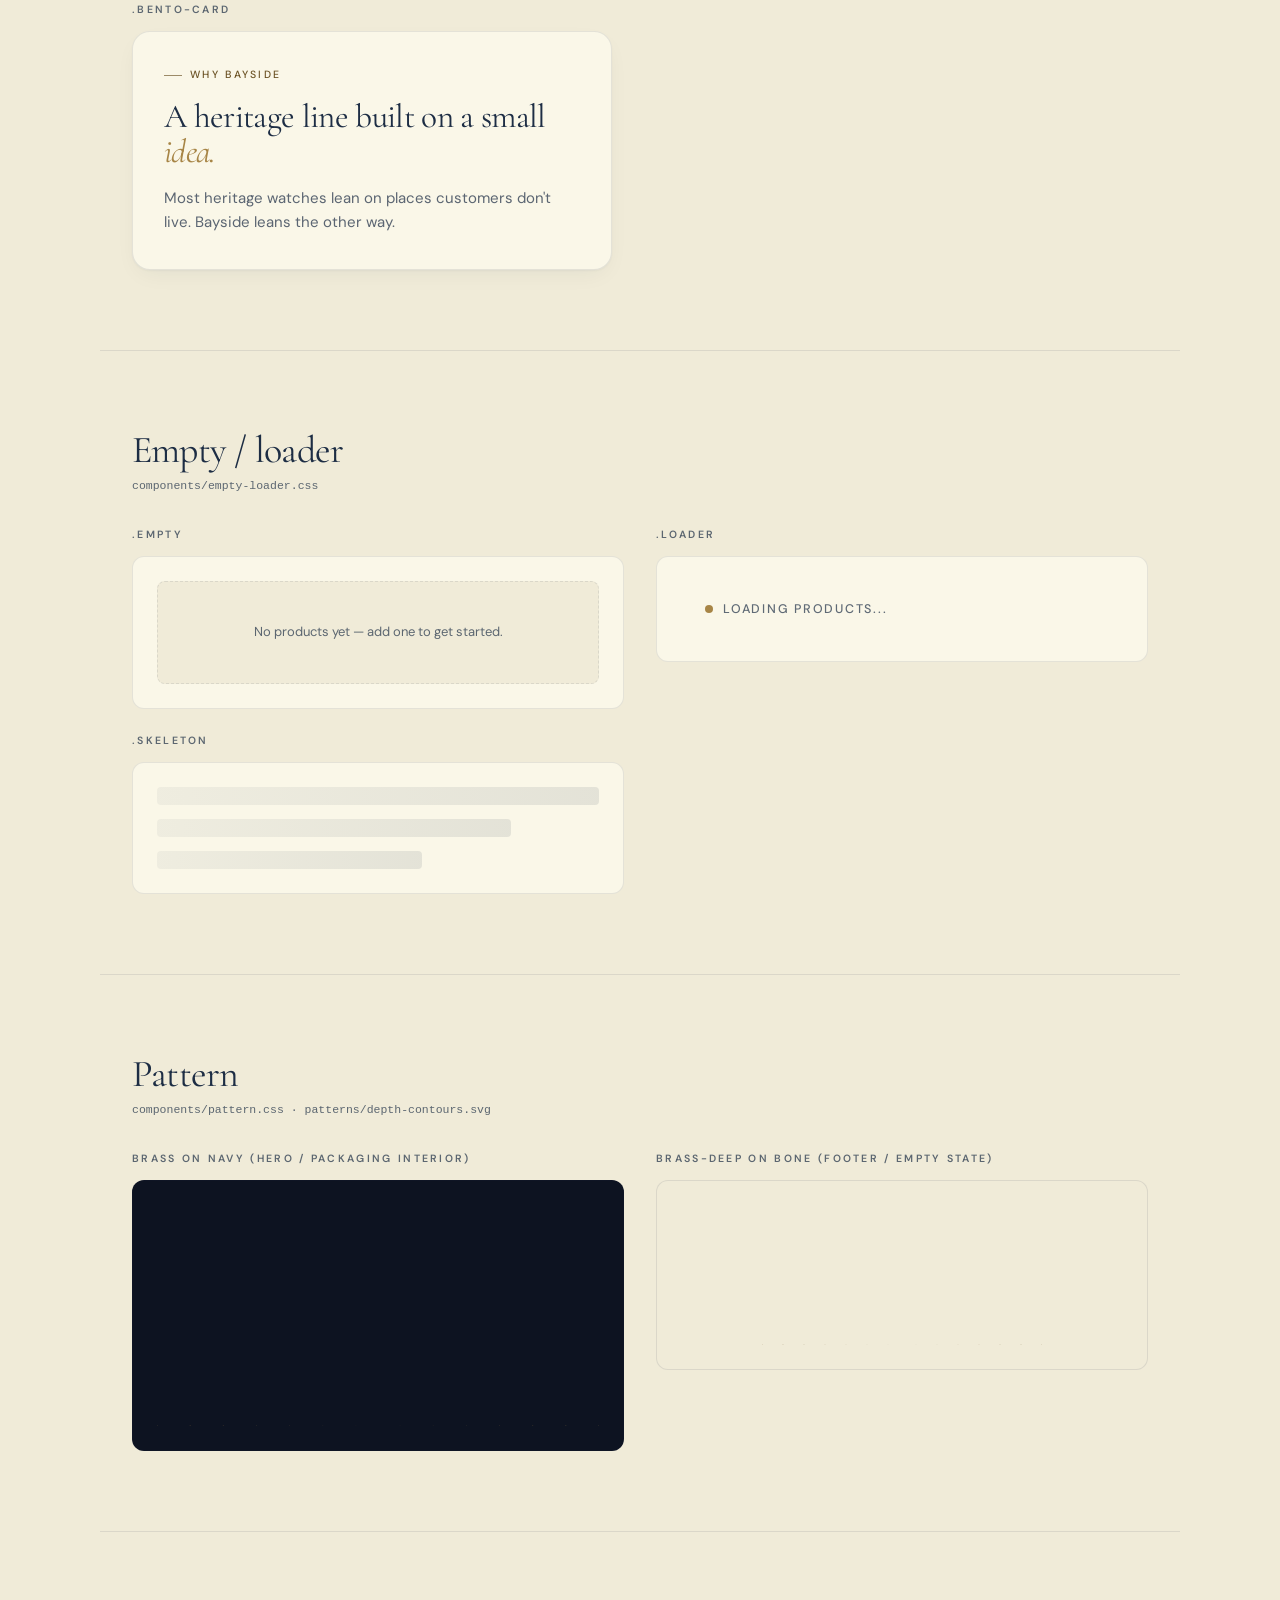
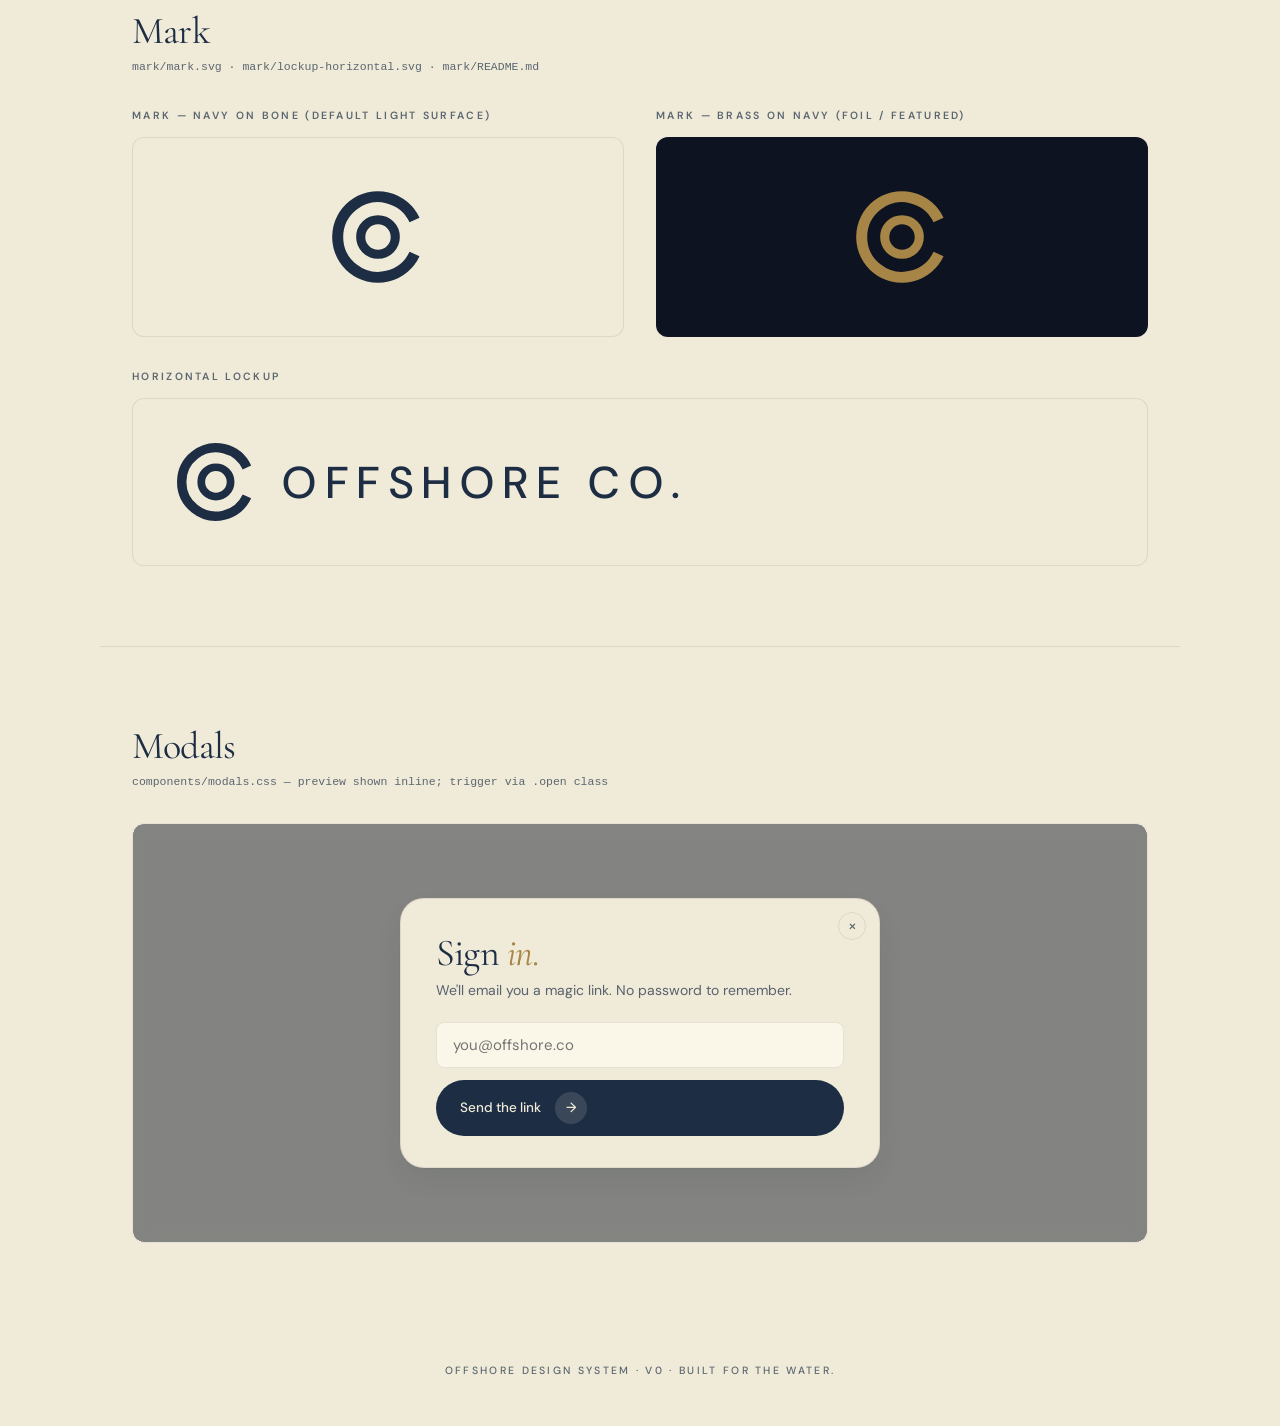
==== commit 8027a6e4: "preview: consistency pass — refresh palette, fix drift, add mark section (decision 07) The preview p" ====
--- a/preview/index.html
+++ b/preview/index.html
@@ -203,15 +203,18 @@
     <div class="swatch"><div class="swatch-chip" style="background:#E5DEC4;"></div><div class="swatch-meta"><strong>Sand</strong>#E5DEC4 · --sand</div></div>
     <div class="swatch"><div class="swatch-chip" style="background:#F0EBD8;"></div><div class="swatch-meta"><strong>Bone</strong>#F0EBD8 · --bone</div></div>
     <div class="swatch"><div class="swatch-chip" style="background:#FAF7E8;"></div><div class="swatch-meta"><strong>Paper</strong>#FAF7E8 · --paper</div></div>
-    <div class="swatch"><div class="swatch-chip" style="background:#748CAB;"></div><div class="swatch-meta"><strong>Brass</strong>#748CAB · --brass</div></div>
+    <div class="swatch"><div class="swatch-chip" style="background:#A78546;"></div><div class="swatch-meta"><strong>Brass</strong>#A78546 · --brass</div></div>
+    <div class="swatch"><div class="swatch-chip" style="background:#6B5224;"></div><div class="swatch-meta"><strong>Brass deep</strong>#6B5224 · --brass-deep</div></div>
+    <div class="swatch"><div class="swatch-chip" style="background:rgba(167,133,70,0.18);"></div><div class="swatch-meta"><strong>Brass soft</strong>rgba(167,133,70,0.18) · --brass-soft</div></div>
     <div class="swatch"><div class="swatch-chip" style="background:#c97650;"></div><div class="swatch-meta"><strong>Coral</strong>#c97650 · --coral</div></div>
+    <div class="swatch"><div class="swatch-chip" style="background:#99502E;"></div><div class="swatch-meta"><strong>Coral deep</strong>#99502E · --coral-deep</div></div>
   </div>
 
   <div class="demo-label">Ink scale (opacity ramp on navy)</div>
   <div class="palette-grid">
     <div class="swatch"><div class="swatch-chip" style="background:rgba(29,45,68,1);"></div><div class="swatch-meta"><strong>--ink</strong>1.00</div></div>
     <div class="swatch"><div class="swatch-chip" style="background:rgba(29,45,68,0.72);"></div><div class="swatch-meta"><strong>--ink-soft</strong>0.72</div></div>
-    <div class="swatch"><div class="swatch-chip" style="background:rgba(29,45,68,0.48);"></div><div class="swatch-meta"><strong>--ink-faint</strong>0.48</div></div>
+    <div class="swatch"><div class="swatch-chip" style="background:rgba(29,45,68,0.7);"></div><div class="swatch-meta"><strong>--ink-faint</strong>0.70</div></div>
     <div class="swatch"><div class="swatch-chip" style="background:rgba(29,45,68,0.28);"></div><div class="swatch-meta"><strong>--ink-quiet</strong>0.28</div></div>
     <div class="swatch"><div class="swatch-chip" style="background:rgba(29,45,68,0.10);"></div><div class="swatch-meta"><strong>--ink-hairline</strong>0.10</div></div>
     <div class="swatch"><div class="swatch-chip" style="background:rgba(29,45,68,0.05);"></div><div class="swatch-meta"><strong>--ink-whisper</strong>0.05</div></div>
@@ -519,13 +522,13 @@
       <div class="card-price">$695</div>
     </div>
     <div class="card">
-      <div class="card-image dimmed" style="background: linear-gradient(135deg, #748CAB, #3E5C76);"></div>
+      <div class="card-image dimmed" style="background: linear-gradient(135deg, #A78546, #6B5224);"></div>
       <h3 class="card-name">Bayside Detroit — <em>Spirit</em></h3>
       <div class="card-meta">Bayside · Detroit · Marine bronze</div>
       <div class="card-price dimmed">$695</div>
     </div>
     <div class="card">
-      <div class="card-image" style="background: linear-gradient(135deg, #c97650, #8a4f33);"></div>
+      <div class="card-image" style="background: linear-gradient(135deg, #c97650, #99502E);"></div>
       <h3 class="card-name">Bleached <em>Edition</em></h3>
       <div class="card-meta">Limited Editions · Chapter I</div>
       <div class="card-price">Sold out</div>
@@ -618,6 +621,47 @@
 </section>
 
 <!-- ============================================================== -->
+<section class="section-block" id="mark">
+  <h2>Mark</h2>
+  <div class="section-meta">mark/mark.svg · mark/lockup-horizontal.svg · mark/README.md</div>
+
+  <div class="demo-grid">
+    <div class="demo">
+      <div class="demo-label">Mark — navy on bone (default light surface)</div>
+      <div class="demo-stage" style="background: var(--bone); padding: 32px; border-radius: 12px; display: flex; align-items: center; justify-content: center; min-height: 200px;">
+        <svg xmlns="http://www.w3.org/2000/svg" viewBox="0 0 512 512" fill="none" stroke="#1D2D44" style="width: 96px; height: 96px;">
+          <path d="M 450.89 346.88 A 215.04 215.04 0 1 1 450.89 165.12" stroke-width="58.88" stroke-linecap="butt"/>
+          <circle cx="256" cy="256" r="92.16" stroke-width="48.64"/>
+        </svg>
+      </div>
+    </div>
+
+    <div class="demo">
+      <div class="demo-label">Mark — brass on navy (foil / featured)</div>
+      <div class="demo-stage" style="background: var(--navy-deep); padding: 32px; border-radius: 12px; display: flex; align-items: center; justify-content: center; min-height: 200px;">
+        <svg xmlns="http://www.w3.org/2000/svg" viewBox="0 0 512 512" fill="none" stroke="#A78546" style="width: 96px; height: 96px;">
+          <path d="M 450.89 346.88 A 215.04 215.04 0 1 1 450.89 165.12" stroke-width="58.88" stroke-linecap="butt"/>
+          <circle cx="256" cy="256" r="92.16" stroke-width="48.64"/>
+        </svg>
+      </div>
+    </div>
+  </div>
+
+  <div style="margin-top: 32px;">
+    <div class="demo-label" style="margin-bottom: 12px;">Horizontal lockup</div>
+    <div class="demo-stage" style="background: var(--bone); padding: 32px; border-radius: 12px;">
+      <svg xmlns="http://www.w3.org/2000/svg" viewBox="0 0 1760 320" fill="none" stroke="#1D2D44" style="width: 100%; height: auto; max-width: 560px; display: block;">
+        <g transform="translate(32 32) scale(0.5)">
+          <path d="M 450.89 346.88 A 215.04 215.04 0 1 1 450.89 165.12" stroke-width="58.88" stroke-linecap="butt"/>
+          <circle cx="256" cy="256" r="92.16" stroke-width="48.64"/>
+        </g>
+        <text x="368" y="210" font-family="'DM Sans', system-ui, sans-serif" font-weight="500" font-size="140" letter-spacing="30" fill="#1D2D44" stroke="none">OFFSHORE CO.</text>
+      </svg>
+    </div>
+  </div>
+</section>
+
+<!-- ============================================================== -->
 <section class="section-block" id="modals">
   <h2>Modals</h2>
   <div class="section-meta">components/modals.css — preview shown inline; trigger via .open class</div>
